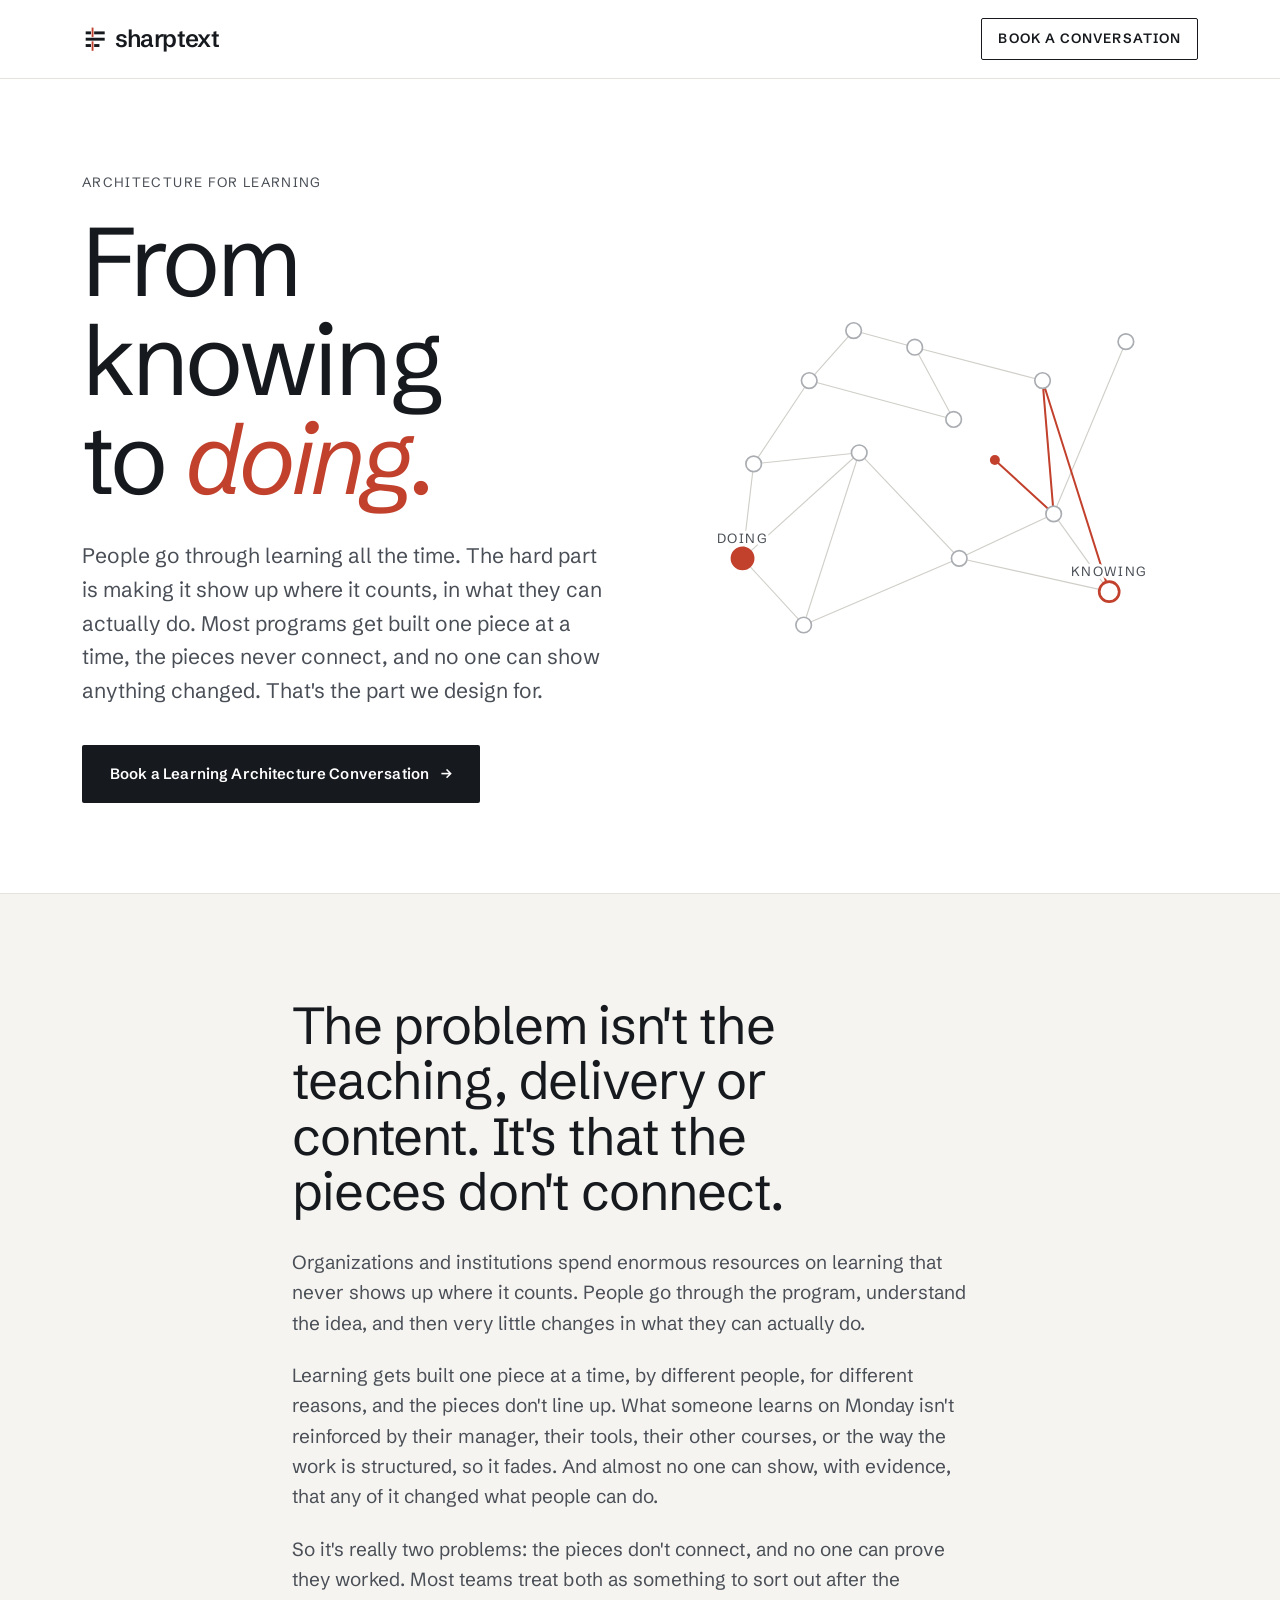
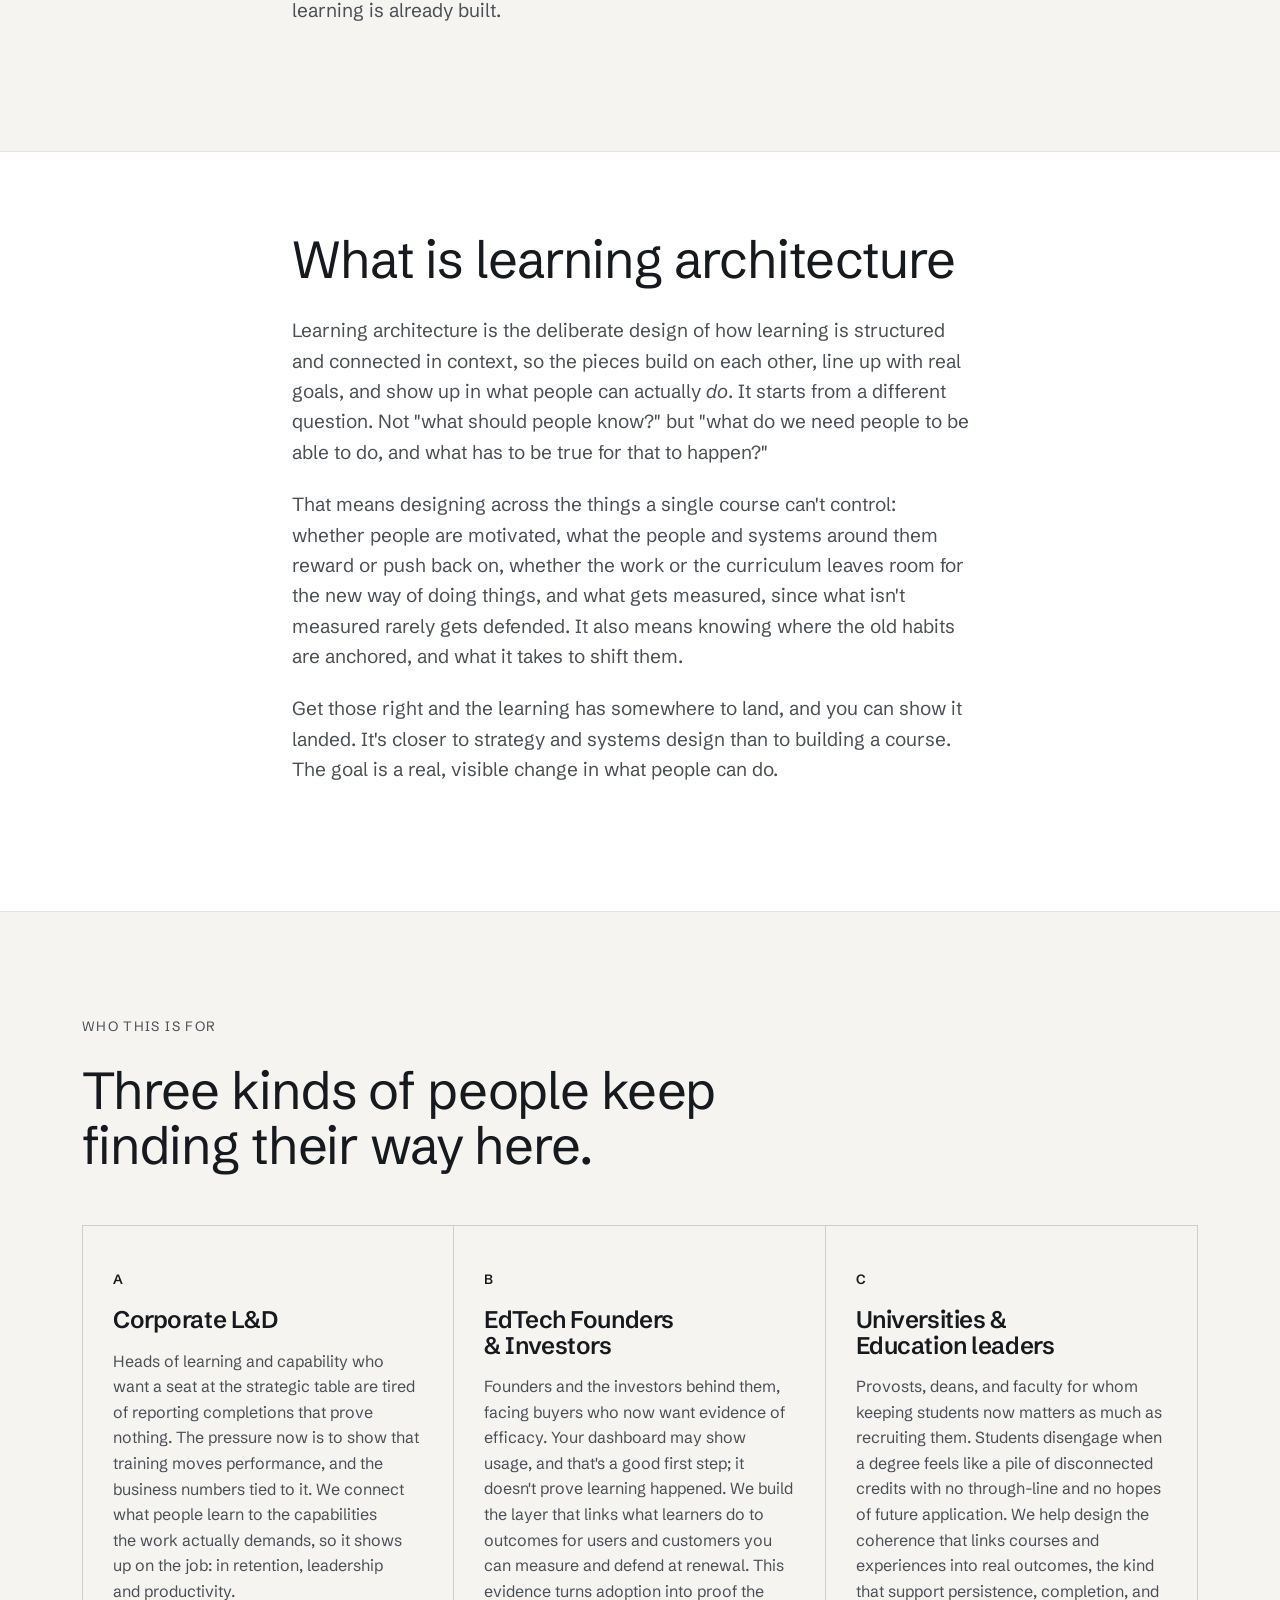
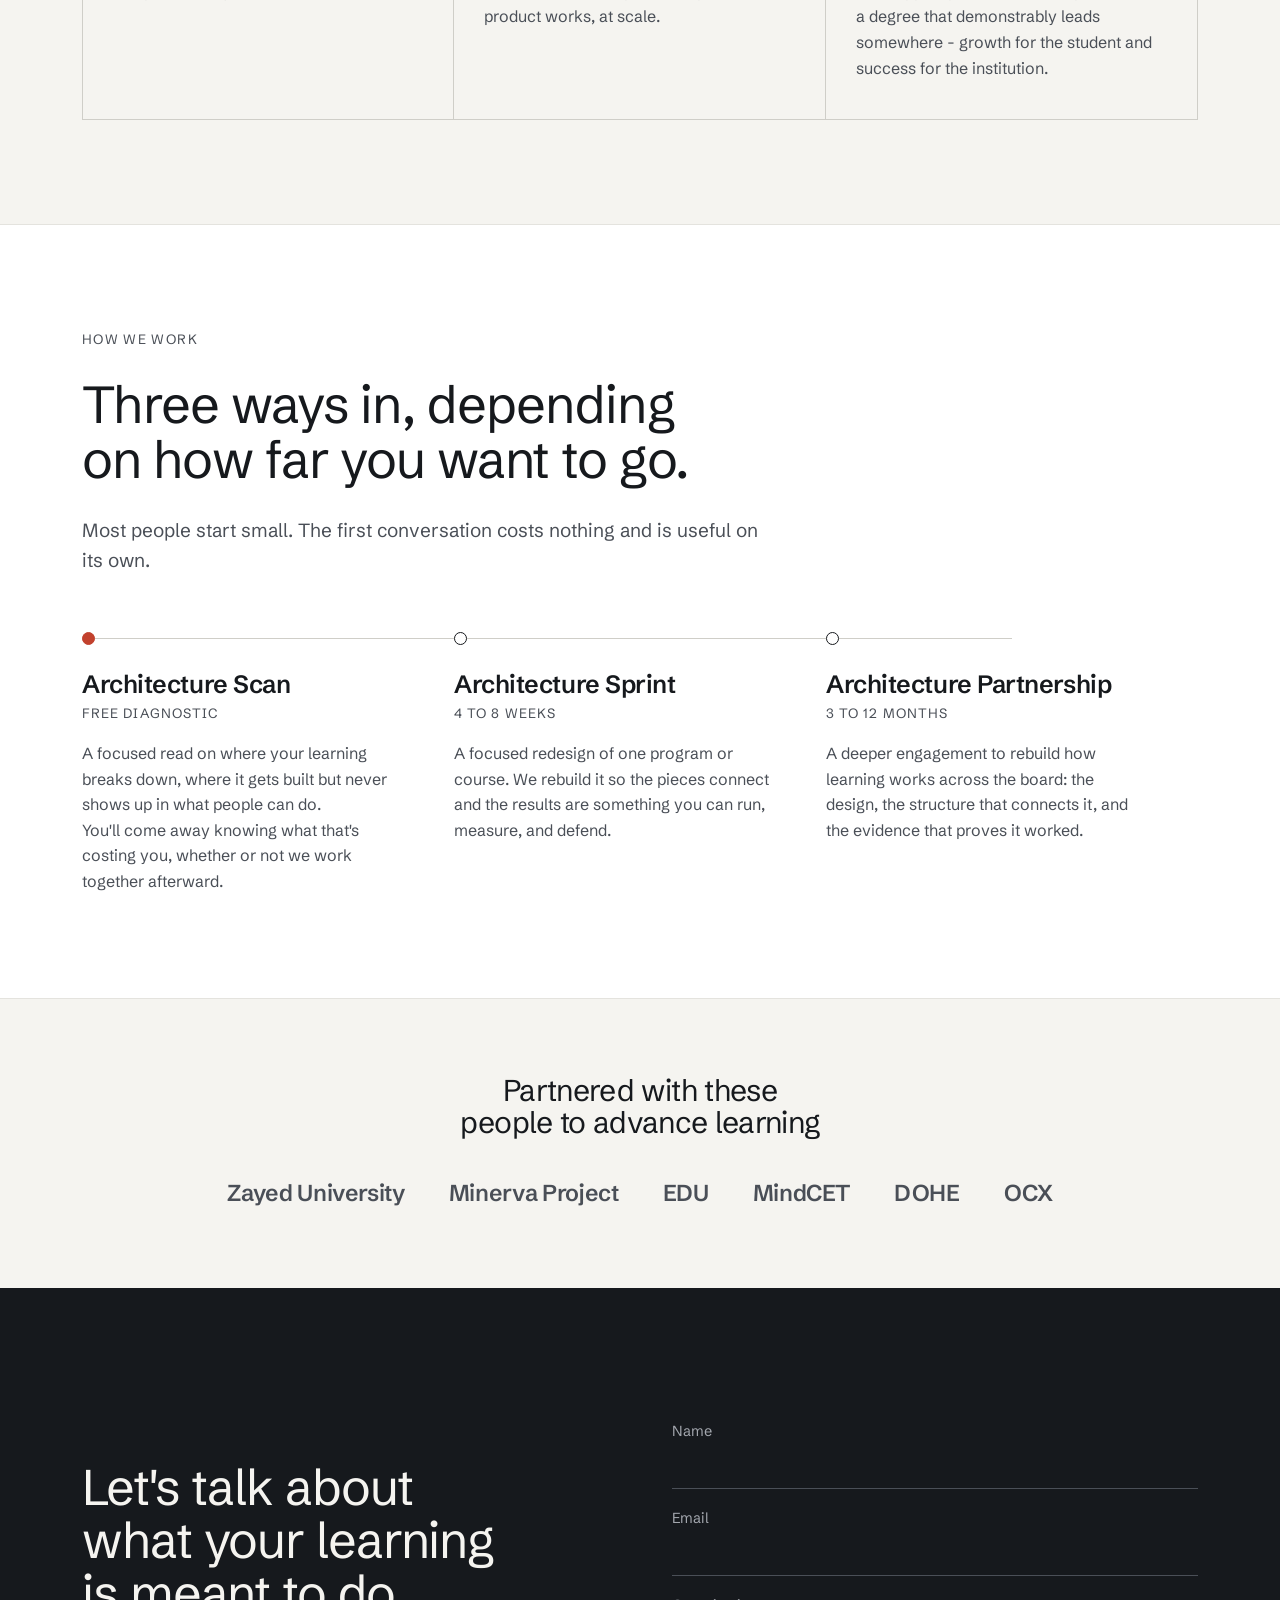
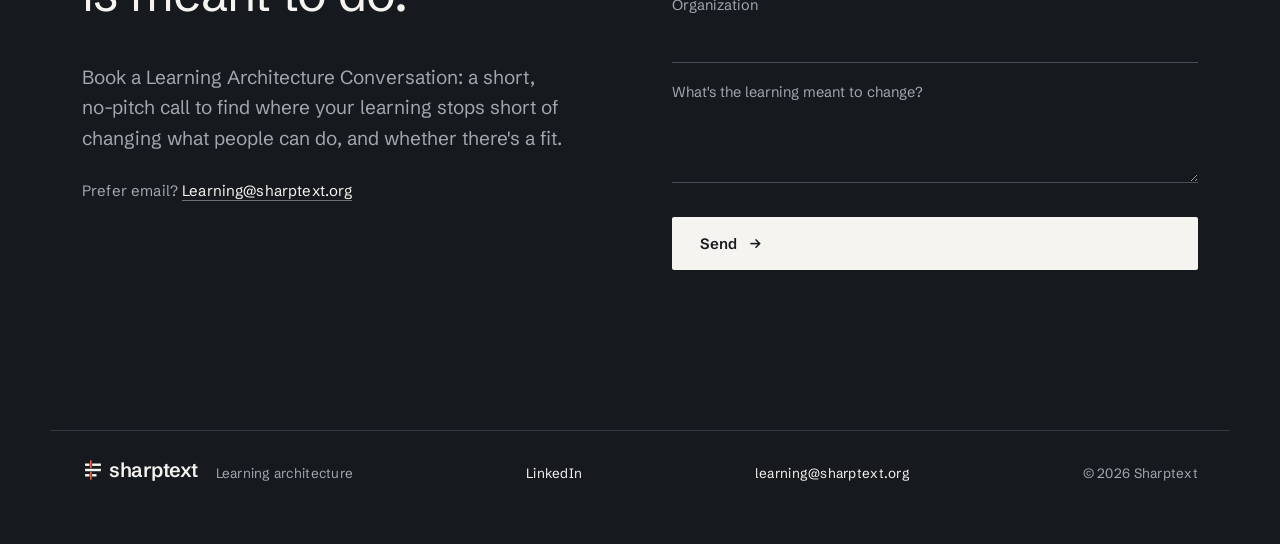
==== index.html @ fb8ef8d9 "Remove generic design habits flagged in the slop audit Partner names set in type instead of placehol" ====
<!DOCTYPE html>
<html lang="en">
<head>
<meta charset="UTF-8">
<meta name="viewport" content="width=device-width, initial-scale=1.0">
<title>Sharptext: Architecture for learning</title>
<meta name="description" content="Sharptext is a learning architecture consultancy. We design how learning is structured and connected so it shows up in what people can actually do, with the evidence to prove it.">
<meta name="author" content="Sharptext">
<meta name="robots" content="index, follow">
<meta name="theme-color" content="#16191D">
<link rel="canonical" href="https://sharptext.org/">
    <!-- Google tag (gtag.js) -->
    <script async src="https://www.googletagmanager.com/gtag/js?id=G-4YLD39527L"></script>
    <script>
      window.dataLayer = window.dataLayer || [];
      function gtag(){dataLayer.push(arguments);}
      gtag('js', new Date());

      gtag('config', 'G-4YLD39527L');
    </script>

<!-- Icons & manifest -->
<link rel="icon" href="favicon.ico" sizes="32x32">
<link rel="icon" href="favicon.svg" type="image/svg+xml">
<link rel="apple-touch-icon" href="apple-touch-icon.png">
<link rel="manifest" href="site.webmanifest">

<!-- Social sharing (Open Graph + Twitter) -->
<meta property="og:title" content="Sharptext: Architecture for learning">
<meta property="og:description" content="We design how learning connects so it shows up in what people can do, with the evidence to prove it.">
<meta property="og:type" content="website">
<meta property="og:url" content="https://sharptext.org/">
<meta property="og:site_name" content="Sharptext">
<meta property="og:locale" content="en">
<meta property="og:image" content="https://sharptext.org/og-image.png">
<meta property="og:image:width" content="1200">
<meta property="og:image:height" content="630">
<meta property="og:image:alt" content="The Sharptext logo: three lines of text with a red thread woven through them, next to the word sharptext.">
<meta name="twitter:card" content="summary_large_image">
<meta name="twitter:title" content="Sharptext: Architecture for learning">
<meta name="twitter:description" content="We design how learning connects so it shows up in what people can do, with the evidence to prove it.">
<meta name="twitter:image" content="https://sharptext.org/og-image.png">
<meta name="twitter:image:alt" content="The Sharptext logo: three lines of text with a red thread woven through them, next to the word sharptext.">

<!-- Fonts: preconnect first, then the stylesheet. Edit the families below to change type. -->
<link rel="preconnect" href="https://fonts.googleapis.com">
<link rel="preconnect" href="https://fonts.gstatic.com" crossorigin>
<link href="https://fonts.googleapis.com/css2?family=Schibsted+Grotesk:ital,wght@0,400;0,600;1,400&display=swap" rel="stylesheet">

<!-- Logo component (<st-logo>) -->
<link rel="stylesheet" href="assets/brand/st-logo.css">
<script src="assets/brand/st-logo.js" defer></script>

<!-- Structured data: helps search engines understand who Sharptext is -->
<script type="application/ld+json">
{
  "@context": "https://schema.org",
  "@type": "ProfessionalService",
  "name": "Sharptext",
  "logo": "https://sharptext.org/icon-512.png",
  "description": "Learning architecture consultancy. We design how learning is structured and connected so it shows up in what people can actually do, with the evidence to prove it.",
  "url": "https://sharptext.org/",
  "email": "learning@sharptext.org",
  "founder": { "@type": "Person", "name": "Lucian Cosinschi", "sameAs": "https://www.linkedin.com/in/cosinschi/" },
  "areaServed": "Worldwide",
  "knowsAbout": ["Learning architecture", "Corporate L&D", "Higher education", "EdTech"]
}
</script>

<style>
  /* ---------- Brand tokens (Sharptext identity) ---------- */
  :root {
    --st-ink: #16191D;            /* text and dark surfaces */
    --st-paper: #FFFFFF;          /* page background */
    --st-paper-warm: #F5F4F0;     /* alternate sections, text on dark */
    --st-thread: #C2412D;         /* the single accent: 5.1:1 on paper, 4.7:1 on paper-warm */
    --st-thread-on-dark: #EE6A52; /* accent on dark surfaces: 5.7:1 on ink */
    --st-muted: #4A4F57;          /* secondary text: 8.2:1 on paper */

    /* Derived neutrals (not part of the brand palette, used for structure only) */
    --st-line: #E4E3DE;           /* hairline */
    --st-line-strong: #CFCEC8;    /* stronger hairline */
    --st-node: #A9ACB1;           /* inactive diagram nodes */
    --st-on-dark-muted: #A3A7AE;  /* secondary text on ink: 7.3:1 */
    --st-on-dark-line: #343940;   /* hairlines on ink */

    --st-font-display: 'Schibsted Grotesk', 'Helvetica Neue', Arial, sans-serif;
    --st-font-body: 'Schibsted Grotesk', 'Helvetica Neue', Arial, sans-serif;

    --max: 1180px;
  }

  * { box-sizing: border-box; }
  html { scroll-behavior: smooth; }

  /* Visible focus for keyboard users: the thread as a focus ring */
  a:focus-visible, button:focus-visible, input:focus-visible, textarea:focus-visible {
    outline: 2px solid var(--st-thread);
    outline-offset: 3px;
    border-radius: 2px;
  }
  .contact a:focus-visible, .contact button:focus-visible, .contact input:focus-visible, .contact textarea:focus-visible,
  footer.site a:focus-visible { outline-color: var(--st-thread-on-dark); }

  /* Skip link for screen-reader / keyboard users */
  .skip {
    position: absolute; left: 12px; top: -60px; z-index: 100;
    background: var(--st-ink); color: var(--st-paper);
    padding: 10px 16px; border-radius: 4px;
    font-family: var(--st-font-display); font-size: 13px;
    transition: top .2s;
  }
  .skip:focus { top: 12px; color: var(--st-paper); }

  body {
    margin: 0;
    background: var(--st-paper);
    color: var(--st-ink);
    font-family: var(--st-font-body);
    font-size: 18px;
    line-height: 1.6;
    -webkit-font-smoothing: antialiased;
    position: relative;
    overflow-x: hidden;
  }

  .wrap { max-width: var(--max); margin: 0 auto; padding: 0 32px; position: relative; z-index: 1; }

  h1, h2, h3 {
    font-family: var(--st-font-display);
    font-weight: 400;
    line-height: 1.06;
    letter-spacing: -0.022em;
    color: var(--st-ink);
    text-wrap: balance;
  }
  p { color: var(--st-muted); text-wrap: pretty; }
  a { color: var(--st-ink); text-decoration: none; transition: color .18s; }
  em { font-style: italic; }

  .mono {
    font-family: var(--st-font-display);
    font-size: 13.5px;
    letter-spacing: 0.1em;
    text-transform: uppercase;
    color: var(--st-muted);
  }

  .index { margin: 0 0 26px; }

  section { padding: 104px 0; position: relative; }
  section.follow-on { padding-top: 80px; }    /* continues the previous section's argument */
  section.logos { padding: 76px 0; }          /* a short strip, not a chapter */
  section.contact { padding: 132px 0 120px; } /* the close: more room around it */
  section + section { border-top: 1px solid var(--st-line); }

  /* ---------- Header ---------- */
  header.site {
    position: sticky; top: 0; z-index: 20;
    background: rgba(255,255,255,0.86);
    backdrop-filter: blur(10px);
    border-bottom: 1px solid var(--st-line);
  }
  header.site .wrap { display: flex; align-items: center; justify-content: space-between; padding-top: 18px; padding-bottom: 18px; }
  .brand { display: inline-flex; align-items: center; }
  .brand .st-logo { font-size: 24px; }
  .nav-cta { font-family: var(--st-font-display); font-weight: 600; font-size: 13.5px; letter-spacing: 0.08em; text-transform: uppercase; border: 1px solid var(--st-ink); padding: 9px 16px; border-radius: 2px; color: var(--st-ink); transition: .2s; }
  .nav-cta:hover { background: var(--st-ink); color: var(--st-paper); }

  /* ---------- Buttons ---------- */
  .btn {
    display: inline-flex; align-items: center; gap: 12px;
    background: var(--st-ink); color: var(--st-paper);
    font-family: var(--st-font-display); font-weight: 600;
    font-size: 15px; letter-spacing: 0.01em;
    padding: 17px 28px; border: none; border-radius: 2px;
    cursor: pointer; transition: background .18s, color .18s, transform .18s;
  }
  .btn:hover { background: var(--st-thread); color: var(--st-paper); transform: translateY(-1px); }
  .btn .arr { font-family: var(--st-font-display); }

  /* ---------- Hero ---------- */
  .hero { padding: 80px 0 90px; }
  .hero-grid { display: grid; grid-template-columns: 1.05fr 0.95fr; gap: 40px; align-items: center; }
  .hero h1 { font-size: clamp(52px, 7.6vw, 106px); font-weight: 400; letter-spacing: -0.035em; line-height: 1.02; margin: 18px 0 30px; }
  .hero h1 .doing { font-style: italic; color: var(--st-thread); }
  .hero .lede { font-size: clamp(18px, 2vw, 21px); max-width: 520px; margin: 0 0 38px; }
  .system-stage { position: relative; }
  .system-stage svg { width: 100%; height: auto; display: block; overflow: visible; }

  /* SVG system (animated network): the signal leaves a red thread behind it */
  .sys-edge { stroke: var(--st-line-strong); stroke-width: 1; fill: none; }   /* faint static web */
  .n { fill: var(--st-paper); stroke: var(--st-node); stroke-width: 1.5; transition: stroke .45s ease, stroke-width .45s ease; }
  .n.kn { stroke: var(--st-thread); stroke-width: 2.4; }                     /* active "knowing" (hollow) */
  .n.dg { stroke: var(--st-thread); fill: var(--st-thread); }                /* active "doing" (filled) */
  .trail { stroke: var(--st-thread); stroke-width: 1.8; fill: none; stroke-linecap: round; stroke-linejoin: round; }
  .signal { fill: var(--st-thread); }
  .svg-label { font-family: var(--st-font-display); font-size: 12px; letter-spacing: 0.12em; text-transform: uppercase; fill: var(--st-muted); }
  /* paper outline so labels stay fully readable over the network lines */
  .svg-label.halo { paint-order: stroke; stroke: var(--st-paper); stroke-width: 5px; stroke-linejoin: round; }

  /* ---------- Lead-in prose ---------- */
  .lead-in { max-width: 760px; }
  .lead-in h2 { font-size: clamp(32px, 4.3vw, 52px); font-weight: 400; margin: 0 0 28px; }
  .lead-in p { font-size: 19px; margin: 0 0 22px; max-width: 680px; }
  .panel { background: var(--st-paper-warm); }

  /* ---------- Audience cards ---------- */
  .cards { display: grid; grid-template-columns: repeat(3, 1fr); gap: 0; margin-top: 52px; border: 1px solid var(--st-line-strong); }
  .card { padding: 38px 30px; border-right: 1px solid var(--st-line-strong); transition: background .2s; }
  .card:last-child { border-right: none; }
  .card:hover { background: var(--st-paper); }
  .card .ci { color: var(--st-ink); font-weight: 600; letter-spacing: 0.04em; }
  .card h3 { font-size: 24px; font-weight: 600; letter-spacing: -0.018em; margin: 14px 0 16px; }
  .card p { font-size: 16px; margin: 0; }

  /* ---------- Tiers progression ---------- */
  .tiers { margin-top: 56px; }
  .axis { display: grid; grid-template-columns: repeat(3,1fr); gap: 0; position: relative; }
  .stop { padding: 0 28px 0 0; position: relative; }
  .stop .dot { width: 13px; height: 13px; border-radius: 50%; background: var(--st-paper); border: 1.5px solid var(--st-ink); position: relative; z-index: 2; }
  .stop.free .dot { background: var(--st-thread); border-color: var(--st-thread); }
  .stop .rail { position: absolute; top: 6px; left: 0; right: 0; height: 1px; background: var(--st-line-strong); z-index: 1; }
  .stop:last-child .rail { right: 50%; }
  .stop h3 { font-size: 25px; font-weight: 600; letter-spacing: -0.018em; margin: 26px 0 6px; }
  .stop .meta { font-family: var(--st-font-display); font-size: 13.5px; letter-spacing: 0.08em; color: var(--st-muted); text-transform: uppercase; }
  .stop p { font-size: 16px; margin: 16px 0 0; padding-right: 24px; }

  /* ---------- Logos ---------- */
  .logos { text-align: center; }
  .logos h2 { font-family: var(--st-font-display); font-weight: 400; font-size: clamp(22px,3vw,30px); color: var(--st-ink); max-width: 620px; margin: 0 auto 36px; }
  /* Partner names set in type until real logo files are supplied (see README) */
  .partners { list-style: none; margin: 0 auto; padding: 0; max-width: 860px; display: flex; flex-wrap: wrap; justify-content: center; gap: 14px 44px; }
  .partners li { font-family: var(--st-font-display); font-weight: 600; font-size: clamp(19px, 2.2vw, 23px); letter-spacing: -0.015em; color: var(--st-muted); }

  /* ---------- Contact (dark surface) ---------- */
  .contact { background: var(--st-ink); color: var(--st-paper-warm); border-top: none; }
  .contact .wrap { z-index: 2; }
  .contact .mono { color: var(--st-on-dark-muted); }
  .contact-grid { display: grid; grid-template-columns: 1fr 1fr; gap: 64px; align-items: start; }
  .contact h2 { color: var(--st-paper-warm); font-size: clamp(32px,4.3vw,50px); font-weight: 400; max-width: 520px; }
  .contact .lede { color: var(--st-on-dark-muted); font-size: 19px; max-width: 480px; margin: 22px 0 0; }
  .contact .alt { color: var(--st-on-dark-muted); font-size: 15px; margin-top: 26px; font-family: var(--st-font-display); letter-spacing: 0.01em; }
  .contact .alt a { color: var(--st-paper-warm); border-bottom: 1px solid rgba(245,244,240,0.4); transition: color .18s, border-color .18s; }
  .contact .alt a:hover { color: var(--st-thread-on-dark); border-bottom-color: var(--st-thread-on-dark); }
  form { display: grid; gap: 18px; }
  form label { font-family: var(--st-font-display); font-size: 14.5px; color: var(--st-on-dark-muted); display:block; margin-bottom: 8px; }
  form input, form textarea { width:100%; background: transparent; border:none; border-bottom: 1px solid #4A4F57; color: var(--st-paper); font-family: inherit; font-size: 17px; padding: 8px 2px; transition: border-color .2s; }
  form input:focus, form textarea:focus { outline:none; border-color: var(--st-thread-on-dark); }
  form textarea { resize: vertical; min-height: 70px; }
  .contact form .btn { margin-top: 8px; background: var(--st-paper-warm); color: var(--st-ink); }
  .contact form .btn:hover { background: var(--st-thread-on-dark); color: var(--st-ink); }

  /* ---------- Footer (dark surface) ---------- */
  footer.site { background: var(--st-ink); color: var(--st-on-dark-muted); padding: 40px 0 56px; font-family: var(--st-font-display); font-size: 13.5px; letter-spacing: 0.02em; }
  footer.site .wrap { display:flex; justify-content: space-between; align-items: center; flex-wrap: wrap; gap: 14px 28px; border-top:1px solid var(--st-on-dark-line); padding-top: 28px; }
  footer.site a { color: var(--st-paper-warm); }
  footer.site a:hover { color: var(--st-thread-on-dark); }
  footer.site .foot-brand { display: inline-flex; align-items: center; gap: 18px; }
  footer.site .foot-brand .st-logo { font-size: 20px; }
  footer.site .foot-brand a:hover .st-logo { color: #F5F4F0; } /* the wordmark never takes the thread colour */

  /* ---------- Reveal ---------- */
  .js .reveal { opacity: 0; transform: translateY(18px); transition: opacity .7s ease, transform .7s ease; }
  .js .reveal.in { opacity: 1; transform: none; }
  @media print { .js .reveal { opacity: 1; transform: none; } }

  @media (prefers-reduced-motion: reduce) {
    .edge.draw { animation: none; stroke-dashoffset: 0; }
    .pulse { animation: none; opacity: .8; }
    .reveal, .js .reveal { opacity: 1; transform: none; transition: none; }
  }

  /* ---------- Responsive ---------- */
  @media (max-width: 900px) {
    .hero-grid { grid-template-columns: 1fr; gap: 8px; }
    .system-stage { order: -1; max-width: 420px; margin: 0 auto 10px; }
    .cards { grid-template-columns: 1fr; }
    .card { border-right: none; border-bottom: 1px solid var(--st-line-strong); }
    .card:last-child { border-bottom: none; }
    .axis { grid-template-columns: 1fr; gap: 38px; }
    .stop .rail { display: none; }
    .contact-grid { grid-template-columns: 1fr; gap: 40px; }
  }
  @media (max-width: 760px) {
    .wrap { padding: 0 22px; }
    section { padding: 76px 0; }
    section.follow-on { padding-top: 60px; }
    section.logos { padding: 60px 0; }
    section.contact { padding: 92px 0 84px; }
    .brand .st-logo { font-size: 19px; }
  }
</style>
</head>
<body>
<script>document.documentElement.className += ' js';</script>

<a href="#top" class="skip">Skip to content</a>

<header class="site">
  <div class="wrap">
    <a href="./" class="brand" aria-label="Sharptext home">
      <st-logo class="st-logo"><span class="st-logo__word">sharptext</span></st-logo>
    </a>
    <a href="#talk" class="nav-cta">Book a conversation</a>
  </div>
</header>

<main id="top">

  <!-- HERO -->
  <section class="hero">
    <div class="wrap hero-grid">
      <div>
        <p class="mono">Architecture&nbsp;for&nbsp;learning</p>
        <h1>From knowing<br>to <span class="doing">doing.</span></h1>
        <p class="lede">People go through learning all the time. The hard part is making it show up where it counts, in what they can actually do. Most programs get built one piece at a time, the pieces never connect, and no one can show anything changed. That's the part we design for.</p>
        <a href="#talk" class="btn">Book a Learning Architecture Conversation <span class="arr">&rarr;</span></a>
      </div>

      <div class="system-stage" aria-hidden="true">
        <!-- Animated network. Node positions and behavior live in the script at the bottom of the page. -->
        <svg id="sys" viewBox="0 0 460 460" role="img">
          <title>An animated learning network: a signal finds a wandering path from a highlighted knowing node to a doing node, drawing a red thread behind it that stays in place.</title>
          <g id="sys-edges"></g>
          <path id="sys-trail" class="trail" fill="none"></path>
          <g id="sys-nodes"></g>
          <circle id="sys-dot" class="signal" r="4.5" style="display:none"></circle>
          <text id="sys-lblK" class="svg-label halo" style="display:none">knowing</text>
          <text id="sys-lblD" class="svg-label halo" style="display:none">doing</text>
        </svg>
      </div>
    </div>
  </section>

  <!-- THE PROBLEM -->
  <section class="panel">
    <div class="wrap lead-in">
      <h2>The problem isn't the teaching, delivery or content. It's that the pieces don't connect.</h2>
      <p>Organizations and institutions spend enormous resources on learning that never shows up where it counts. People go through the program, understand the idea, and then very little changes in what they can actually do.</p>
      <p>Learning gets built one piece at a time, by different people, for different reasons, and the pieces don't line up. What someone learns on Monday isn't reinforced by their manager, their tools, their other courses, or the way the work is structured, so it fades. And almost no one can show, with evidence, that any of it changed what people can do.</p>
      <p>So it's really two problems: the pieces don't connect, and no one can prove they worked. Most teams treat both as something to sort out after the learning is already built.</p>
    </div>
  </section>

  <!-- THE APPROACH -->
  <section class="follow-on">
    <div class="wrap lead-in">
      <h2>What is learning architecture</h2>
      <p>Learning architecture is the deliberate design of how learning is structured and connected in context, so the pieces build on each other, line up with real goals, and show up in what people can actually <em>do</em>. It starts from a different question. Not "what should people know?" but "what do we need people to be able to do, and what has to be true for that to happen?"</p>
      <p>That means designing across the things a single course can't control: whether people are motivated, what the people and systems around them reward or push back on, whether the work or the curriculum leaves room for the new way of doing things, and what gets measured, since what isn't measured rarely gets defended. It also means knowing where the old habits are anchored, and what it takes to shift them.</p>
      <p>Get those right and the learning has somewhere to land, and you can show it landed. It's closer to strategy and systems design than to building a course. The goal is a real, visible change in what people can do.</p>
    </div>
  </section>

  <!-- AUDIENCES -->
  <section class="panel">
    <div class="wrap">
      <p class="mono index">Who this is for</p>
      <div class="lead-in"><h2>Three kinds of people keep finding their way here.</h2></div>
      <div class="cards">
        <div class="card">
          <span class="mono ci">A</span>
          <h3>Corporate L&amp;D</h3>
          <p>Heads of learning and capability who want a seat at the strategic table are tired of reporting completions that prove nothing. The pressure now is to show that training moves performance, and the business numbers tied to it. We connect what people learn to the capabilities the work actually demands, so it shows up on the job: in retention, leadership and productivity.</p>
        </div>
        <div class="card">
          <span class="mono ci">B</span>
          <h3>EdTech Founders &amp; Investors</h3>
          <p>Founders and the investors behind them, facing buyers who now want evidence of efficacy. Your dashboard may show usage, and that's a good first step; it doesn't prove learning happened. We build the layer that links what learners do to outcomes for users and customers you can measure and defend at renewal. This evidence turns adoption into proof the product works, at scale.</p>
        </div>
        <div class="card">
          <span class="mono ci">C</span>
          <h3>Universities &amp; Education leaders</h3>
          <p>Provosts, deans, and faculty for whom keeping students now matters as much as recruiting them. Students disengage when a degree feels like a pile of disconnected credits with no through-line and no hopes of future application. We help design the coherence that links courses and experiences into real outcomes, the kind that support persistence, completion, and a degree that demonstrably leads somewhere - growth for the student and success for the institution.</p>
        </div>
      </div>
    </div>
  </section>

  <!-- TIERS -->
  <section>
    <div class="wrap">
      <p class="mono index">How we work</p>
      <div class="lead-in"><h2>Three ways in, depending on how far you want to go.</h2><p>Most people start small. The first conversation costs nothing and is useful on its own.</p></div>
      <div class="tiers">
        <div class="axis">
          <div class="stop free">
            <div class="rail"></div><div class="dot"></div>
            <h3>Architecture Scan</h3>
            <div class="meta">Free diagnostic</div>
            <p>A focused read on where your learning breaks down, where it gets built but never shows up in what people can do. You'll come away knowing what that's costing you, whether or not we work together afterward.</p>
          </div>
          <div class="stop">
            <div class="rail"></div><div class="dot"></div>
            <h3>Architecture Sprint</h3>
            <div class="meta">4 to 8 weeks</div>
            <p>A focused redesign of one program or course. We rebuild it so the pieces connect and the results are something you can run, measure, and defend.</p>
          </div>
          <div class="stop">
            <div class="rail"></div><div class="dot"></div>
            <h3>Architecture Partnership</h3>
            <div class="meta">3 to 12 months</div>
            <p>A deeper engagement to rebuild how learning works across the board: the design, the structure that connects it, and the evidence that proves it worked.</p>
          </div>
        </div>
      </div>
    </div>
  </section>

  <!-- LOGOS -->
  <section class="panel logos">
    <div class="wrap">
      <h2>Partnered with these people to advance learning</h2>
      <ul class="partners">
        <li>Zayed University</li>
        <li>Minerva Project</li>
        <li>EDU</li>
        <li>MindCET</li>
        <li>DOHE</li>
        <li>OCX</li>
      </ul>
    </div>
  </section>

  <!-- CONTACT -->
  <section class="contact" id="talk">
    <div class="wrap">
      <div class="contact-grid">
        <div>
          <h2>Let's talk about what your learning is meant to do.</h2>
          <p class="lede">Book a Learning Architecture Conversation: a short, no-pitch call to find where your learning stops short of changing what people can do, and whether there's a fit.</p>
          <p class="alt">Prefer email? <a href="mailto:Learning@sharptext.org">Learning@sharptext.org</a></p>
        </div>
        <div>
          <!-- FORMSPREE: replace YOUR_FORM_ID with the ID from your Formspree form (see README) -->
          <form action="https://formspree.io/f/xjgdvzky" method="POST">
            <div><label for="name">Name</label><input type="text" id="name" name="name" required></div>
            <div><label for="email">Email</label><input type="email" id="email" name="email" required></div>
            <div><label for="org">Organization</label><input type="text" id="org" name="organization"></div>
            <div><label for="message">What's the learning meant to change?</label><textarea id="message" name="message"></textarea></div>
            <input type="hidden" name="_subject" value="Learning Architecture Conversation: new enquiry">
            <button type="submit" class="btn">Send <span class="arr">&rarr;</span></button>
          </form>
        </div>
      </div>
    </div>
  </section>

</main>

<footer class="site">
  <div class="wrap">
    <span class="foot-brand">
      <a href="./" aria-label="Sharptext home"><st-logo class="st-logo st-logo--dark"><span class="st-logo__word">sharptext</span></st-logo></a>
      <span>Learning architecture</span>
    </span>
    <span><a href="https://www.linkedin.com/in/cosinschi/" target="_blank" rel="noopener">LinkedIn</a></span>
    <span><a href="mailto:learning@sharptext.org">learning@sharptext.org</a></span>
    <span>© 2026 Sharptext</span>
  </div>
</footer>

<script>
  // Fade sections in on scroll. Content is visible by default: it is only hidden
  // when the observer exists to show it again, and everything shows for printing.
  if ('IntersectionObserver' in window) {
    const showAll = () => document.querySelectorAll('.reveal').forEach(el => el.classList.add('in'));
    const obs = new IntersectionObserver((entries) => {
      entries.forEach(e => { if (e.isIntersecting) { e.target.classList.add('in'); obs.unobserve(e.target); } });
    }, { threshold: 0.12 });
    document.querySelectorAll('section .wrap > *').forEach((el) => {
      if (el.closest('.hero')) return;
      el.classList.add('reveal');
      obs.observe(el);
    });
    window.addEventListener('beforeprint', showAll);
  }

  /* ----------------------------------------------------------------
     Hero network animation.
     A signal wanders a jagged path, once, from one highlighted "knowing"
     node to a "doing" node, painting a red trail behind it.
     The trail then stays in place.
     Tweak NODES / EDGES below to reshape the network.
  ---------------------------------------------------------------- */
  (function () {
    const svg = document.getElementById('sys');
    if (!svg) return;
    const NS = 'http://www.w3.org/2000/svg';

    // Node positions (viewBox is 0 0 460 460)
    const NODES = [
      [60,215],[50,300],[105,360],[155,205],[240,175],[320,140],[395,105],
      [150,95],[245,300],[110,140],[330,260],[380,330],[205,110]
    ];
    // Faint static web (pairs of node indices)
    const EDGES = [
      [0,1],[1,2],[0,3],[1,3],[2,3],[2,8],[3,8],[8,10],[4,12],[12,7],
      [7,9],[9,0],[4,9],[5,10],[10,11],[10,6],[5,12],[8,11]
    ];

    const gEdges = svg.querySelector('#sys-edges');
    const gNodes = svg.querySelector('#sys-nodes');
    const trail  = svg.querySelector('#sys-trail');
    const dot    = svg.querySelector('#sys-dot');
    const lblK   = svg.querySelector('#sys-lblK');
    const lblD   = svg.querySelector('#sys-lblD');

    EDGES.forEach(([a,b]) => {
      const l = document.createElementNS(NS,'line');
      l.setAttribute('x1',NODES[a][0]); l.setAttribute('y1',NODES[a][1]);
      l.setAttribute('x2',NODES[b][0]); l.setAttribute('y2',NODES[b][1]);
      l.setAttribute('class','sys-edge');
      gEdges.appendChild(l);
    });
    const circ = NODES.map(([x,y]) => {
      const c = document.createElementNS(NS,'circle');
      c.setAttribute('cx',x); c.setAttribute('cy',y); c.setAttribute('r',7);
      c.setAttribute('class','n');
      gNodes.appendChild(c); return c;
    });

    const dist = (a,b) => Math.hypot(NODES[a][0]-NODES[b][0], NODES[a][1]-NODES[b][1]);
    const easeInOut = t => t < 0.5 ? 2*t*t : 1 - Math.pow(-2*t+2,2)/2;

    function placeLabel(el, i) {
      const [x,y] = NODES[i];
      const lx = Math.max(30, Math.min(430, x));
      const ly = y > 70 ? y - 14 : y + 22;
      el.setAttribute('x',lx); el.setAttribute('y',ly);
      el.setAttribute('text-anchor','middle');
      el.style.display = '';
    }
    function resetNodes() {
      circ.forEach(c => { c.setAttribute('class','n'); c.setAttribute('r',7); });
    }
    function pickPair() {
      let a,b,t=0;
      do { a = Math.random()*NODES.length|0; b = Math.random()*NODES.length|0; t++; }
      while ((a===b || dist(a,b) < 190) && t < 80);
      return [a,b];
    }
    // Build a wandering, non-direct route through a few scattered nodes.
    function buildRoute(ks,ke) {
      const ax = NODES[ke][0]-NODES[ks][0], ay = NODES[ke][1]-NODES[ks][1];
      const L = Math.hypot(ax,ay) || 1, ux = ax/L, uy = ay/L;
      const proj = i => (NODES[i][0]-NODES[ks][0])*ux + (NODES[i][1]-NODES[ks][1])*uy;
      let cand = [];
      for (let i=0;i<NODES.length;i++){ if(i===ks||i===ke) continue; const p=proj(i); if(p>L*0.05 && p<L*0.95) cand.push(i); }
      for (let i=cand.length-1;i>0;i--){ const j=Math.random()*(i+1)|0; [cand[i],cand[j]]=[cand[j],cand[i]]; }
      let mid = cand.slice(0, 3 + (Math.random()*3|0));
      mid.sort((a,b)=> proj(a)-proj(b));
      for (let i=0;i<mid.length-1;i++){ if(Math.random()<0.5){ [mid[i],mid[i+1]]=[mid[i+1],mid[i]]; } }
      return [ks, ...mid, ke];
    }

    let raf = null;
    function cycle() {
      const [ks,ke] = pickPair();
      const route = buildRoute(ks,ke);
      const d = 'M' + route.map(i => NODES[i][0]+','+NODES[i][1]).join(' L');
      trail.setAttribute('d', d);
      const L = trail.getTotalLength();
      trail.style.transition = 'none';
      trail.style.opacity = '1';
      trail.setAttribute('stroke-dasharray', L + ' ' + (L+1));
      trail.setAttribute('stroke-dashoffset', L);   // fully hidden ahead of the dot

      resetNodes();
      circ[ks].setAttribute('class','n kn'); circ[ks].setAttribute('r',9);
      circ[ke].setAttribute('class','n dg'); circ[ke].setAttribute('r',10);
      placeLabel(lblK, ks); placeLabel(lblD, ke);

      dot.style.transition = 'none';
      dot.style.opacity = '1';
      dot.style.display = '';

      const dur = Math.min(5200, Math.max(2800, L*7));
      const t0 = performance.now();
      function frame(now) {
        let t = (now - t0)/dur; if (t>1) t = 1;
        const cur = L * easeInOut(t);
        const pt = trail.getPointAtLength(cur);
        dot.setAttribute('cx', pt.x); dot.setAttribute('cy', pt.y);
        trail.setAttribute('stroke-dashoffset', L - cur);  // reveal only where the dot has been
        if (t < 1) raf = requestAnimationFrame(frame);
        else finish();
      }
      raf = requestAnimationFrame(frame);
    }
    // Once the signal arrives, the thread stays: no loop, nothing keeps moving.
    function finish() {
      dot.style.transition = 'opacity .6s ease'; dot.style.opacity = '0';
    }

    if (window.matchMedia('(prefers-reduced-motion: reduce)').matches) {
      // Static state: one knowing, one doing, full route drawn.
      const ks = 0, ke = 6, route = buildRoute(ks,ke);
      trail.setAttribute('d', 'M' + route.map(i => NODES[i][0]+','+NODES[i][1]).join(' L'));
      const L = trail.getTotalLength();
      trail.setAttribute('stroke-dasharray', L + ' ' + (L+1));
      trail.setAttribute('stroke-dashoffset', 0); trail.style.opacity = '1';
      circ[ks].setAttribute('class','n kn'); circ[ks].setAttribute('r',9);
      circ[ke].setAttribute('class','n dg'); circ[ke].setAttribute('r',10);
      const pt = trail.getPointAtLength(L);
      dot.setAttribute('cx',pt.x); dot.setAttribute('cy',pt.y); dot.style.display = '';
      placeLabel(lblK, ks); placeLabel(lblD, ke);
    } else {
      cycle();
    }
  })();
</script>

</body>
</html>
---- assets/brand/st-logo.css ----
/*
  Sharptext logo component styles. Pair with st-logo.js.
  Proportions from the brand spec: symbol height = 1.1 x wordmark font size,
  gap = 0.26 x font size. Set the size with font-size on .st-logo.
  Minimum: wordmark 16px; symbol alone 16px.
*/
.st-logo {
  --st-thread: #C2412D;
  display: inline-flex; align-items: center; gap: 0.26em;
  color: #16191D;
  font-family: 'Schibsted Grotesk', sans-serif;
  font-weight: 600; letter-spacing: -0.026em; line-height: 1;
  font-size: 24px;
  white-space: nowrap;
}
.st-logo__symbol { display: block; width: 1.1em; height: 1.1em; flex: none; }
.st-logo__word { display: block; }

/* Reserve the symbol's space until the component script has run (no layout shift) */
.js st-logo:not(:defined)::before { content: ""; display: block; width: 1.1em; height: 1.1em; flex: none; }

/* Colour versions (primary is the default) */
.st-logo--dark  { color: #F5F4F0; --st-thread: #EE6A52; }
.st-logo--black { color: #000000; --st-thread: #000000; }
.st-logo--white { color: #FFFFFF; --st-thread: #FFFFFF; }
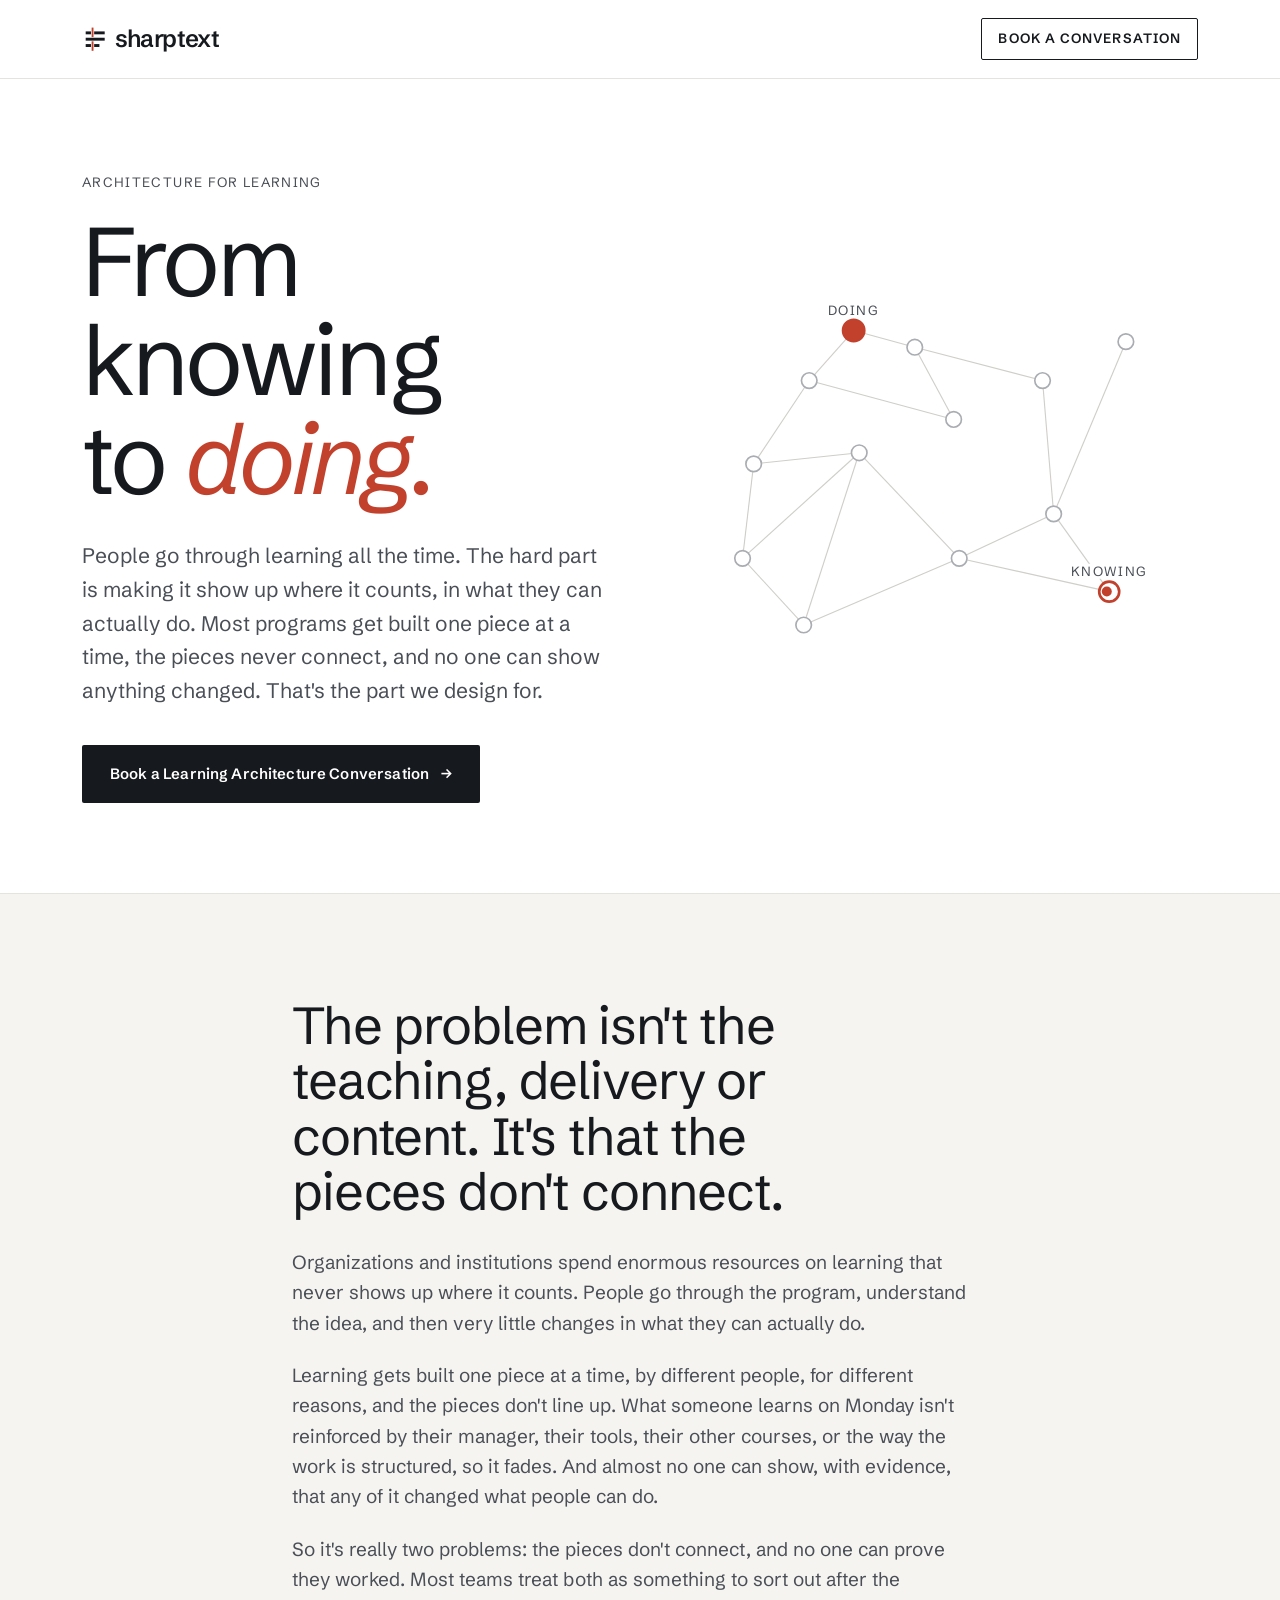
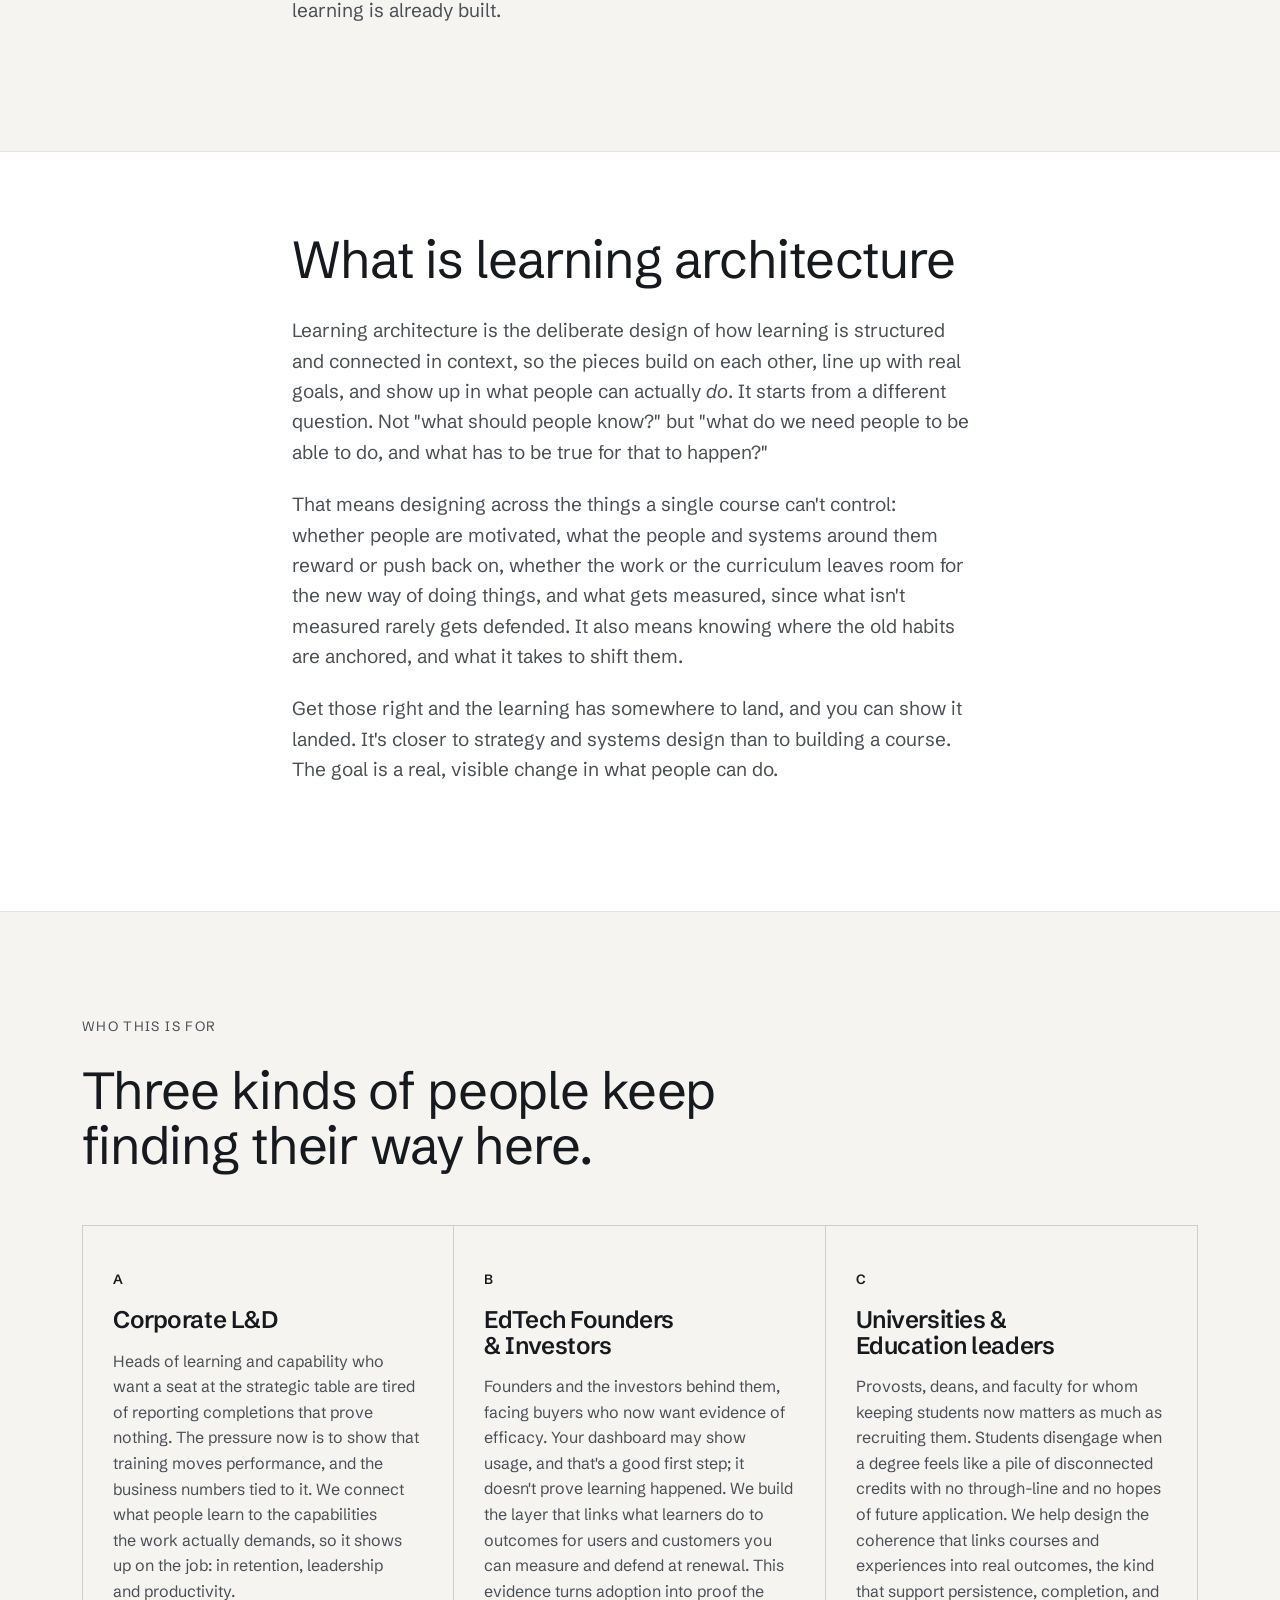
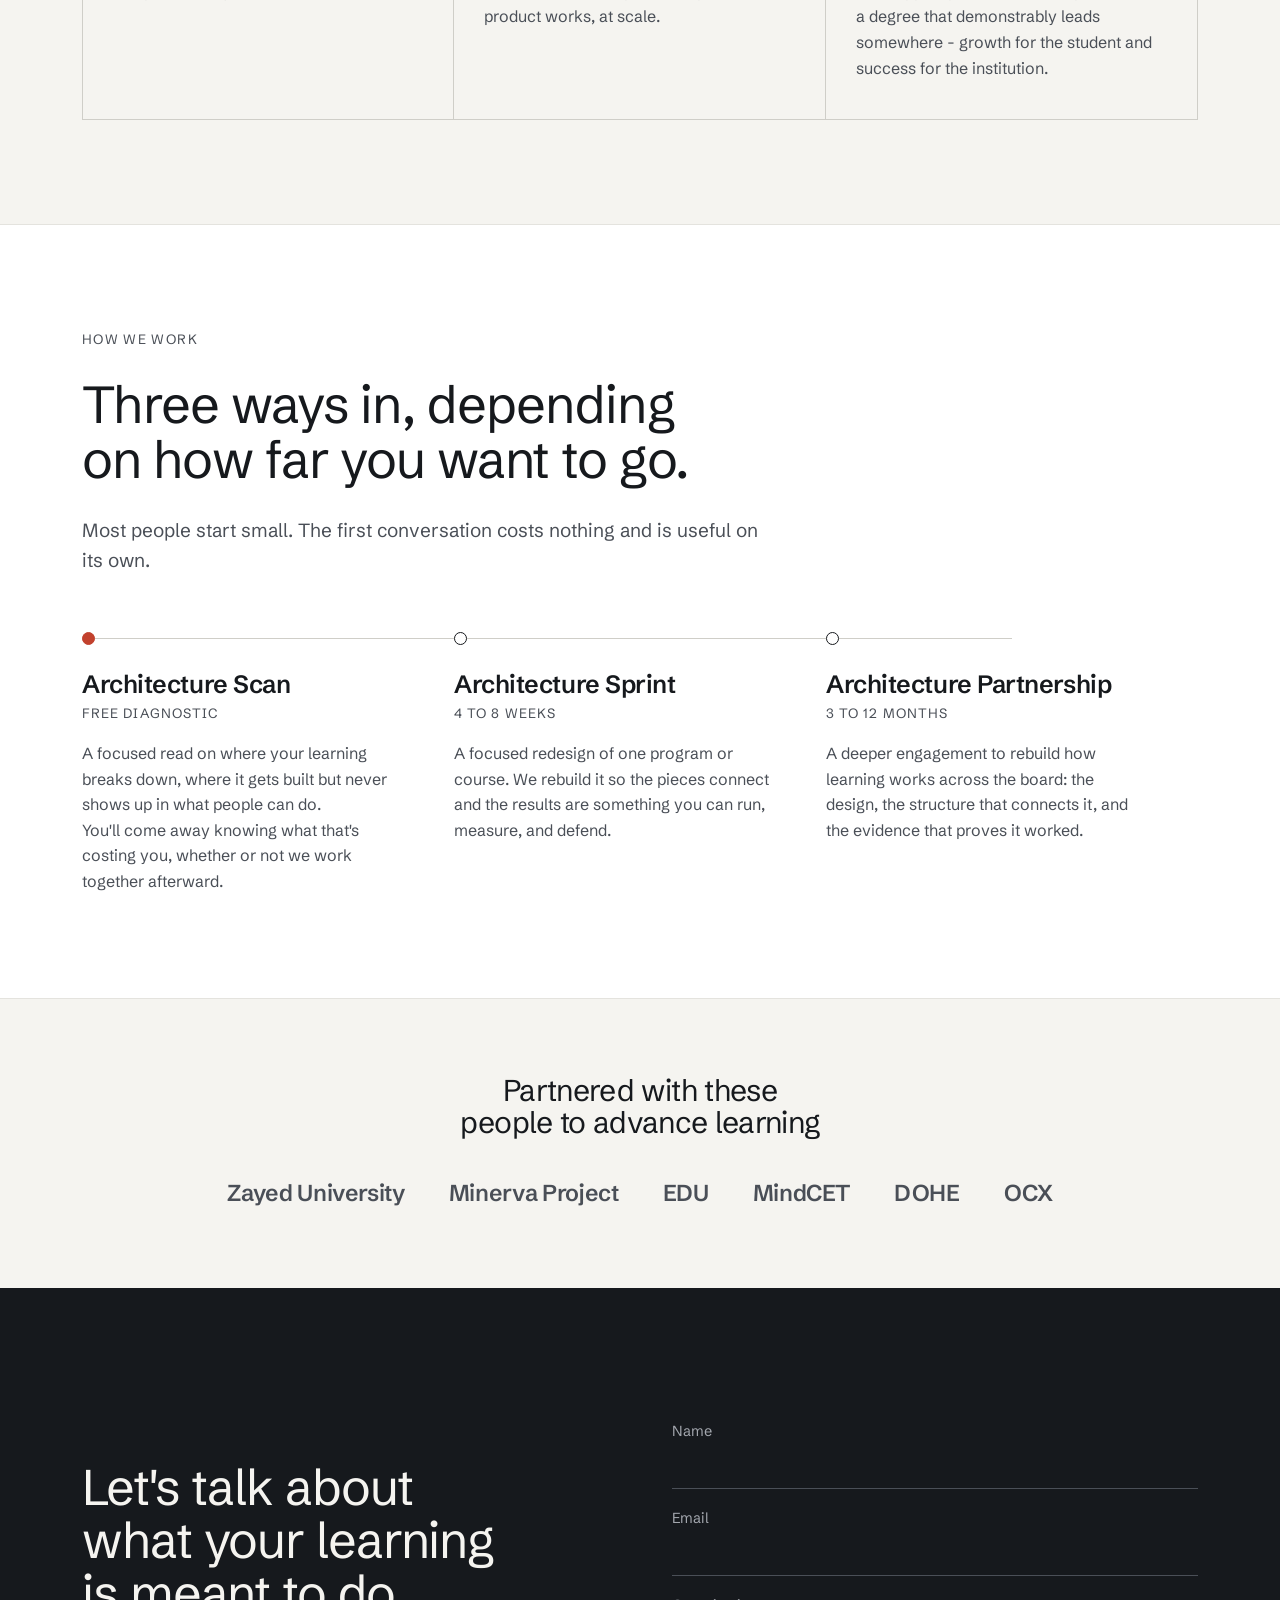
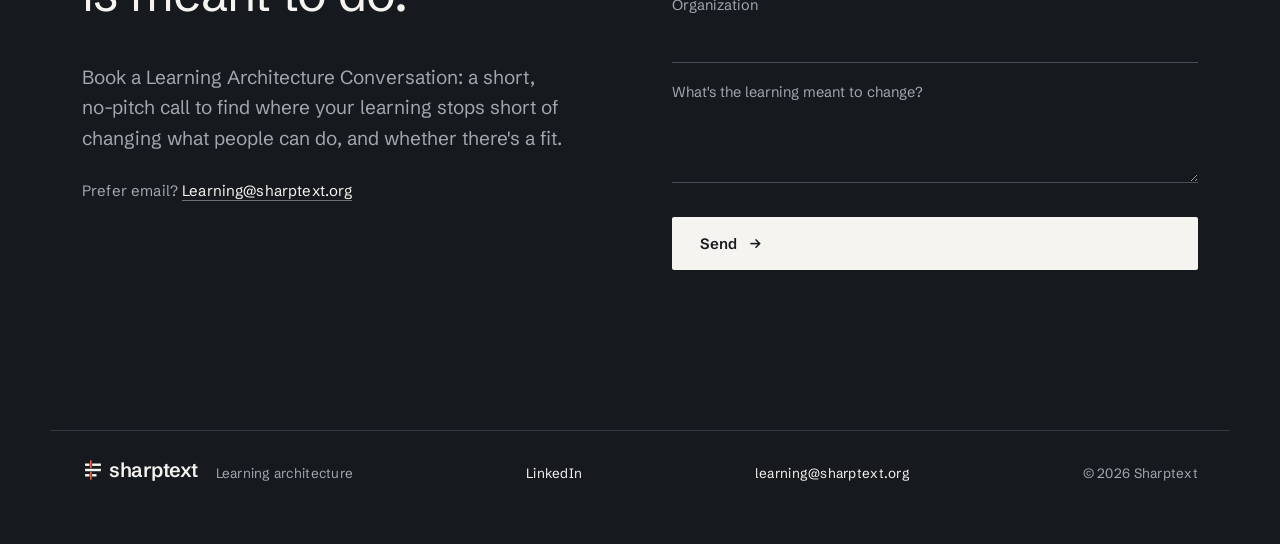
==== commit 7e729437: "Add intro animation: the red thread forms the logo Only knowing and doing are visible at first. On s" ====
--- a/index.html
+++ b/index.html
@@ -50,6 +50,28 @@
 <!-- Logo component (<st-logo>) -->
 <link rel="stylesheet" href="assets/brand/st-logo.css">
 <script src="assets/brand/st-logo.js" defer></script>
+
+<!-- Intro animation: decide before first paint whether it plays (once per session; ?intro forces it) -->
+<link rel="stylesheet" href="assets/brand/st-intro.css">
+<script>
+  (function () {
+    try {
+      var d = document.documentElement, force = /[?&]intro\b/.test(location.search), seen = false;
+      try { seen = !!sessionStorage.getItem('st-intro-seen'); } catch (e) {}
+      var calm = window.matchMedia && matchMedia('(prefers-reduced-motion: reduce)').matches;
+      if (force || (!seen && !calm && !location.hash)) {
+        d.classList.add('st-intro');
+        // Safety net: if the intro script never starts, show the site anyway.
+        setTimeout(function () {
+          if (window.stIntroStarted) return;
+          d.classList.remove('st-intro');
+          document.dispatchEvent(new Event('st-intro-done'));
+        }, 3000);
+      }
+    } catch (e) {}
+  })();
+</script>
+<script src="assets/brand/st-intro.js" defer></script>
 
 <!-- Structured data: helps search engines understand who Sharptext is -->
 <script type="application/ld+json">
@@ -594,6 +616,7 @@
       dot.style.transition = 'opacity .6s ease'; dot.style.opacity = '0';
     }
 
+    function start() {
     if (window.matchMedia('(prefers-reduced-motion: reduce)').matches) {
       // Static state: one knowing, one doing, full route drawn.
       const ks = 0, ke = 6, route = buildRoute(ks,ke);
@@ -609,6 +632,13 @@
     } else {
       cycle();
     }
+    }
+    // Hold the hero animation until the intro has handed over to the page.
+    if (document.documentElement.classList.contains('st-intro')) {
+      document.addEventListener('st-intro-done', start, { once: true });
+    } else {
+      start();
+    }
   })();
 </script>
 
--- a/assets/brand/st-intro.css
+++ b/assets/brand/st-intro.css
@@ -0,0 +1,59 @@
+/*
+  Intro: "knowing" and "doing" on an empty page; the dot finds its way, the trail
+  becomes the red thread, the lines weave through it, the lockup forms and flies
+  into the header while the site comes into view. Driven by st-intro.js.
+  Nothing here applies unless <html> has the class st-intro (set in the page head).
+*/
+html.st-intro { overflow: hidden; }
+html.st-intro header.site,
+html.st-intro main,
+html.st-intro footer.site { opacity: 0; }
+html.st-intro .brand { visibility: hidden; }
+html.st-intro.st-intro-reveal header.site,
+html.st-intro.st-intro-reveal main,
+html.st-intro.st-intro-reveal footer.site { opacity: 1; transition: opacity .9s ease .2s; }
+
+#st-intro {
+  position: fixed; inset: 0; z-index: 1000;
+  background-color: rgba(255,255,255,1);
+  transition: background-color .9s ease;
+}
+#st-intro.sti-fly { background-color: rgba(255,255,255,0); pointer-events: none; }
+
+.sti-svg { position: absolute; inset: 0; width: 100%; height: 100%; overflow: visible; }
+.sti-trail { fill: none; stroke: #C2412D; stroke-linejoin: round; stroke-linecap: butt; }
+.sti-node { fill: #FFFFFF; stroke: #C2412D; stroke-width: 2.4; transition: fill .35s ease; }
+.sti-node.sti-on { fill: #C2412D; }
+.sti-dot { fill: #C2412D; }
+
+.sti-label {
+  position: absolute; transform: translateX(-50%);
+  font-family: 'Schibsted Grotesk', 'Helvetica Neue', Arial, sans-serif;
+  font-size: 13.5px; letter-spacing: .12em; text-transform: uppercase;
+  color: #4A4F57; white-space: nowrap; line-height: 1;
+}
+.sti-node, .sti-label { opacity: 0; transition: opacity .8s ease, fill .35s ease; }
+#st-intro.sti-ready .sti-node, #st-intro.sti-ready .sti-label { opacity: 1; }
+#st-intro.sti-settle .sti-label { opacity: 0; transition-duration: .4s; }
+
+/* The lockup that forms in the middle of the screen */
+.sti-lockup { position: absolute; left: 0; top: 0; transition: transform .8s cubic-bezier(.2,.7,.2,1); }
+.sti-lockup .st-logo { font-size: clamp(40px, 8vw, 100px); transform-origin: 0 0; }
+.sti-lockup .st-logo__symbol { opacity: 0; }
+#st-intro.sti-symbol .st-logo__symbol { opacity: 1; }
+
+.sti-lockup .st-line {
+  transform: scaleX(0); transform-box: fill-box; transform-origin: 0 50%;
+  transition: transform .7s cubic-bezier(.3,.7,.2,1);
+}
+#st-intro.sti-weave .st-line { transform: scaleX(1); }
+#st-intro.sti-weave .st-line-mid { transition-delay: .14s; }
+#st-intro.sti-weave .st-line-bottom { transition-delay: .28s; }
+
+.sti-lockup .st-logo__word {
+  opacity: 0; transform: translateX(-.2em);
+  transition: opacity .6s ease, transform .8s cubic-bezier(.2,.7,.2,1);
+}
+#st-intro.sti-word .st-logo__word { opacity: 1; transform: none; }
+
+#st-intro.sti-fly .sti-lockup .st-logo { transition: transform 1s cubic-bezier(.65,0,.25,1); }
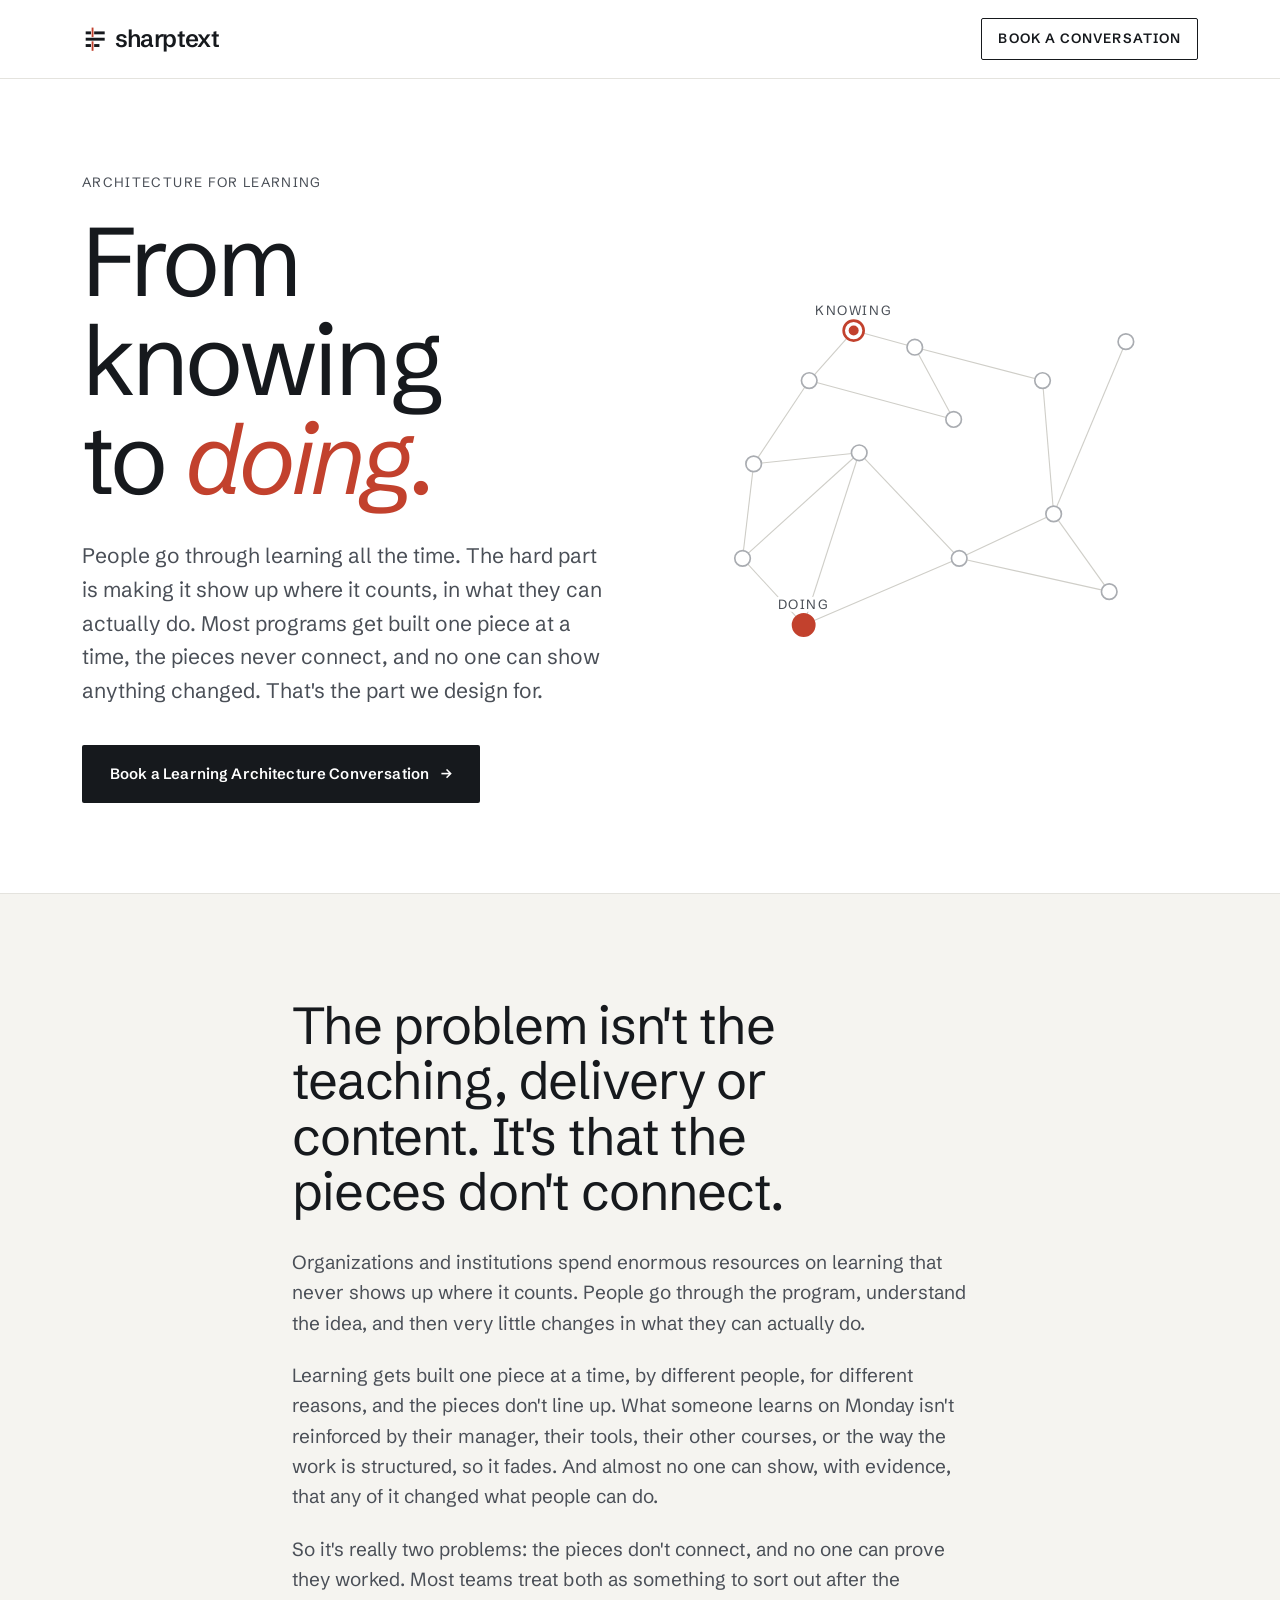
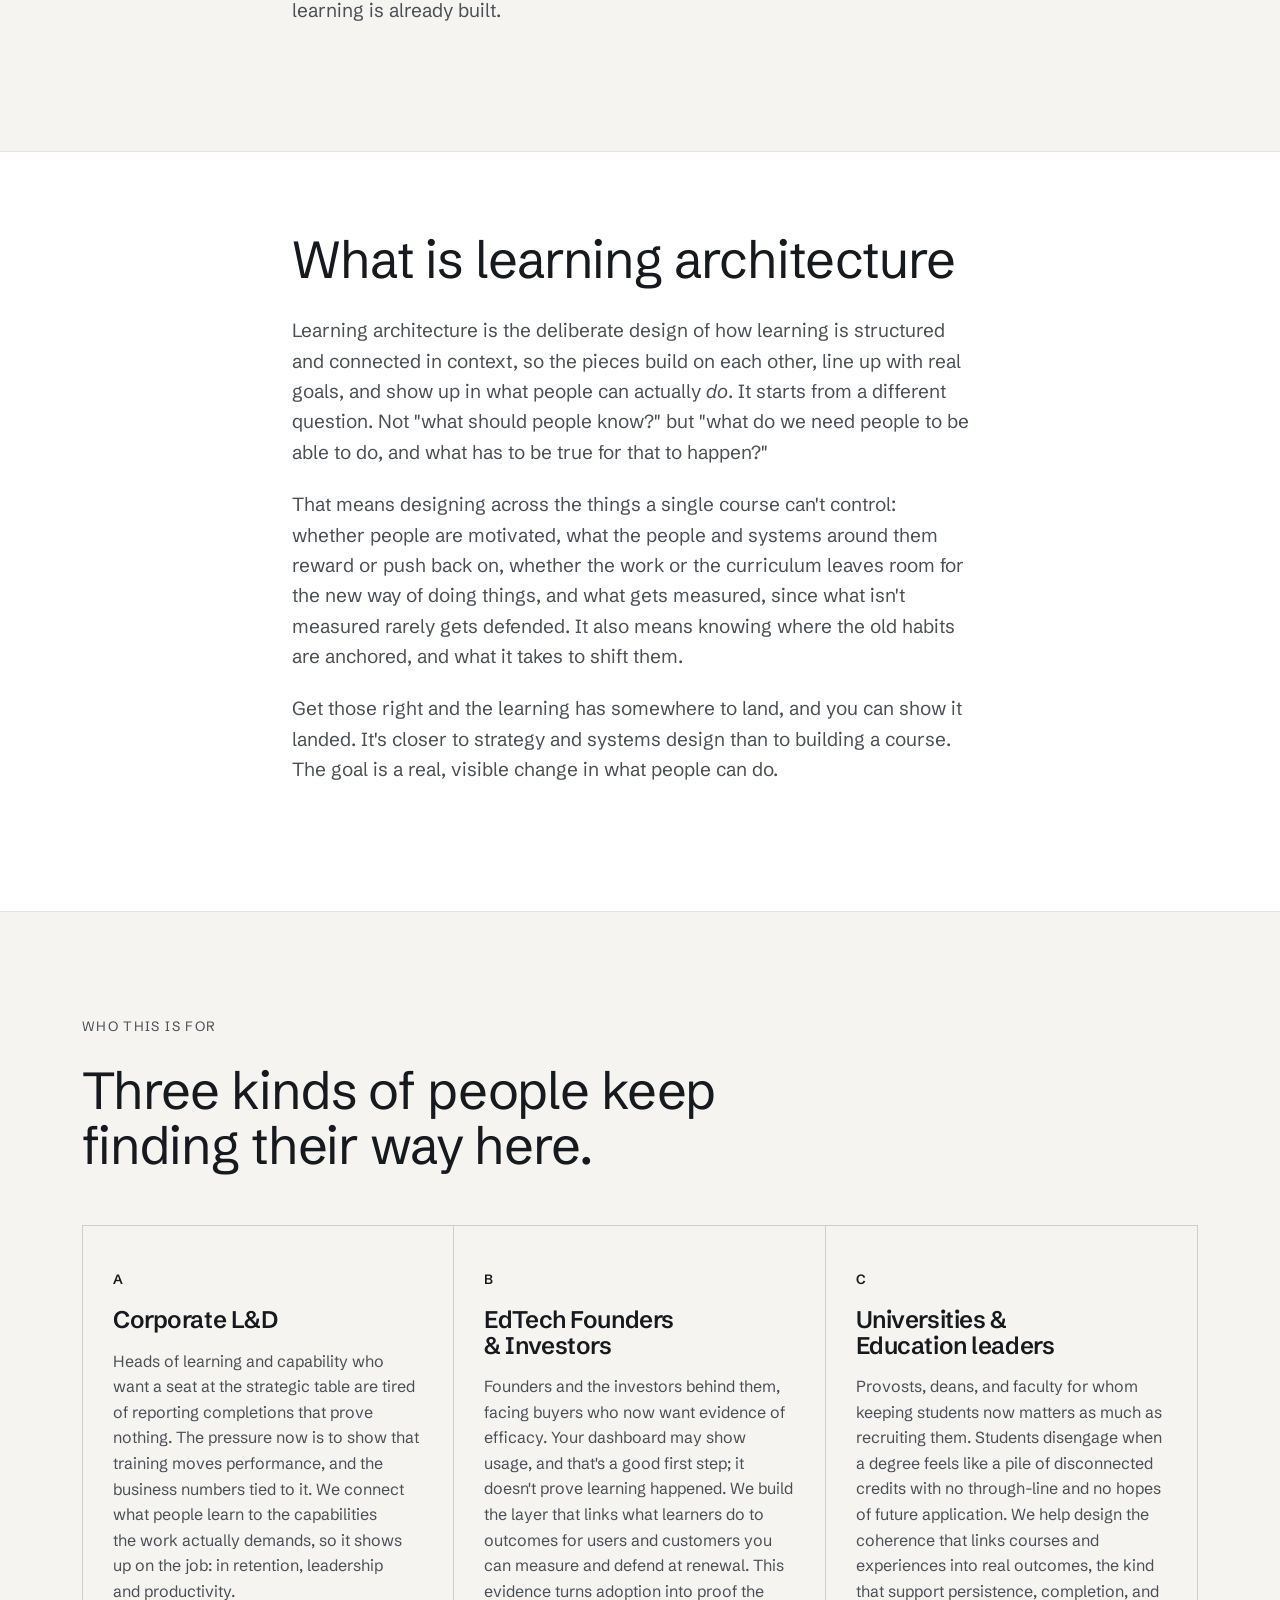
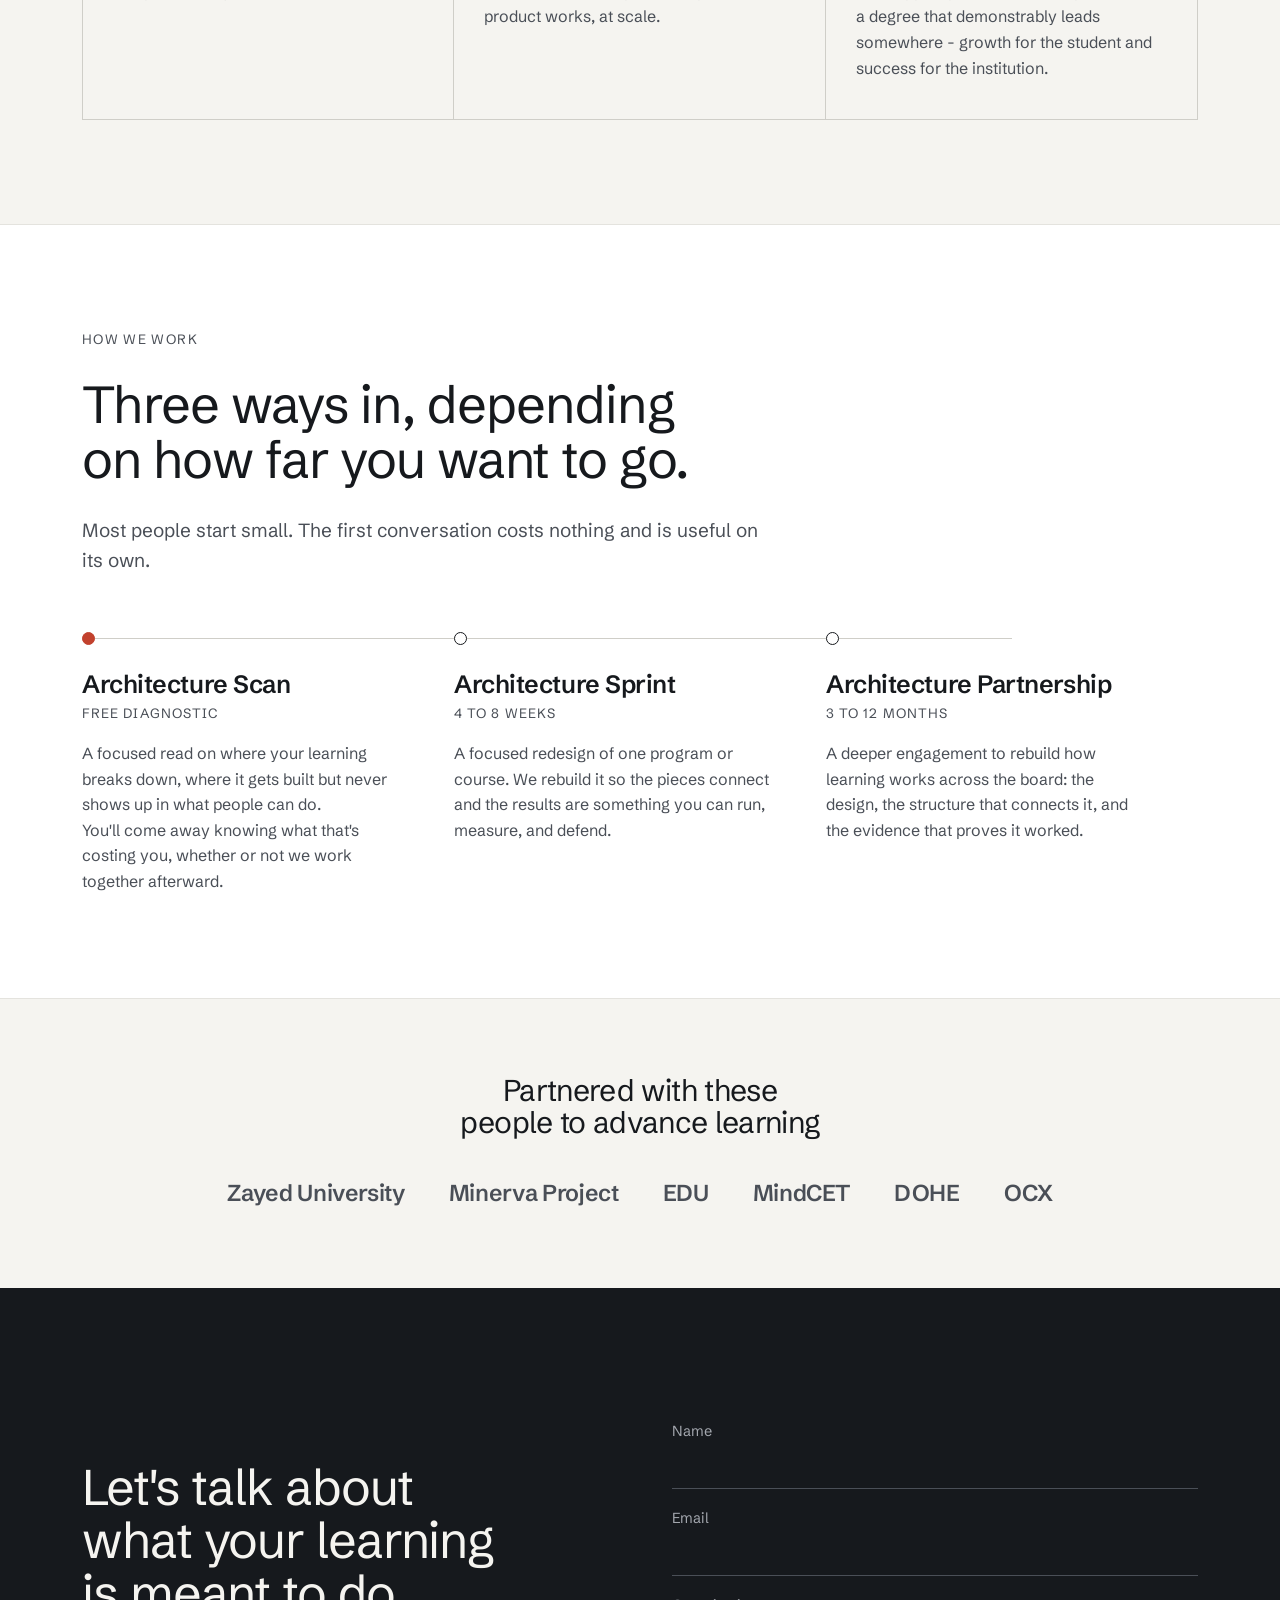
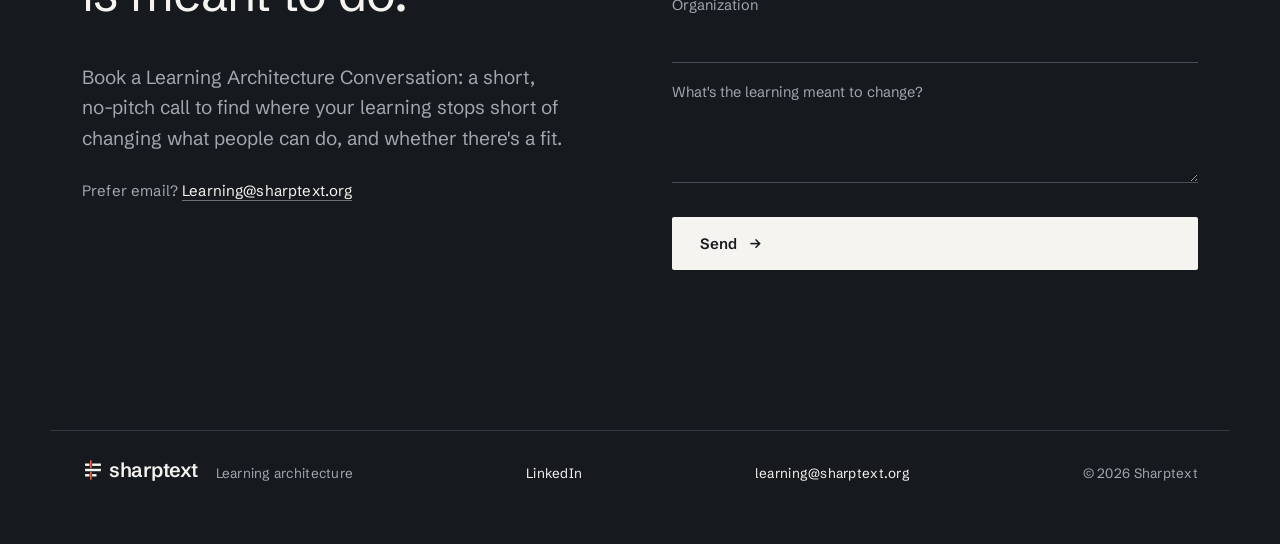
==== commit e7a4047f: "Add three intro variants and a side-by-side comparison page bridge: knowing to doing across, the arc" ====
--- a/index.html
+++ b/index.html
@@ -16,7 +16,8 @@
       function gtag(){dataLayer.push(arguments);}
       gtag('js', new Date());
 
-      gtag('config', 'G-4YLD39527L');
+      // Don't count page views from inside the intro comparison page (intro-lab.html)
+      if (window.top === window.self) gtag('config', 'G-4YLD39527L');
     </script>
 
 <!-- Icons & manifest -->
--- a/assets/brand/st-intro.css
+++ b/assets/brand/st-intro.css
@@ -57,3 +57,11 @@
 #st-intro.sti-word .st-logo__word { opacity: 1; transform: none; }
 
 #st-intro.sti-fly .sti-lockup .st-logo { transition: transform 1s cubic-bezier(.65,0,.25,1); }
+
+/* Loom variant: decoy dots on the lines, and the "right dots" the thread passes through */
+.sti-decoy { fill: #C9CBCF; transition: fill .3s ease, r .3s ease; }
+.sti-stop.sti-on { fill: #C2412D; r: 4.5px; }
+.sti-field, .sti-dots { opacity: 0; transition: opacity .8s ease; }
+#st-intro.sti-ready .sti-field, #st-intro.sti-ready .sti-dots { opacity: 1; }
+/* In the loom the three lines are already in place when the symbol appears */
+#st-intro.sti-lines-ready .sti-lockup .st-line { transition: none; transform: none; }
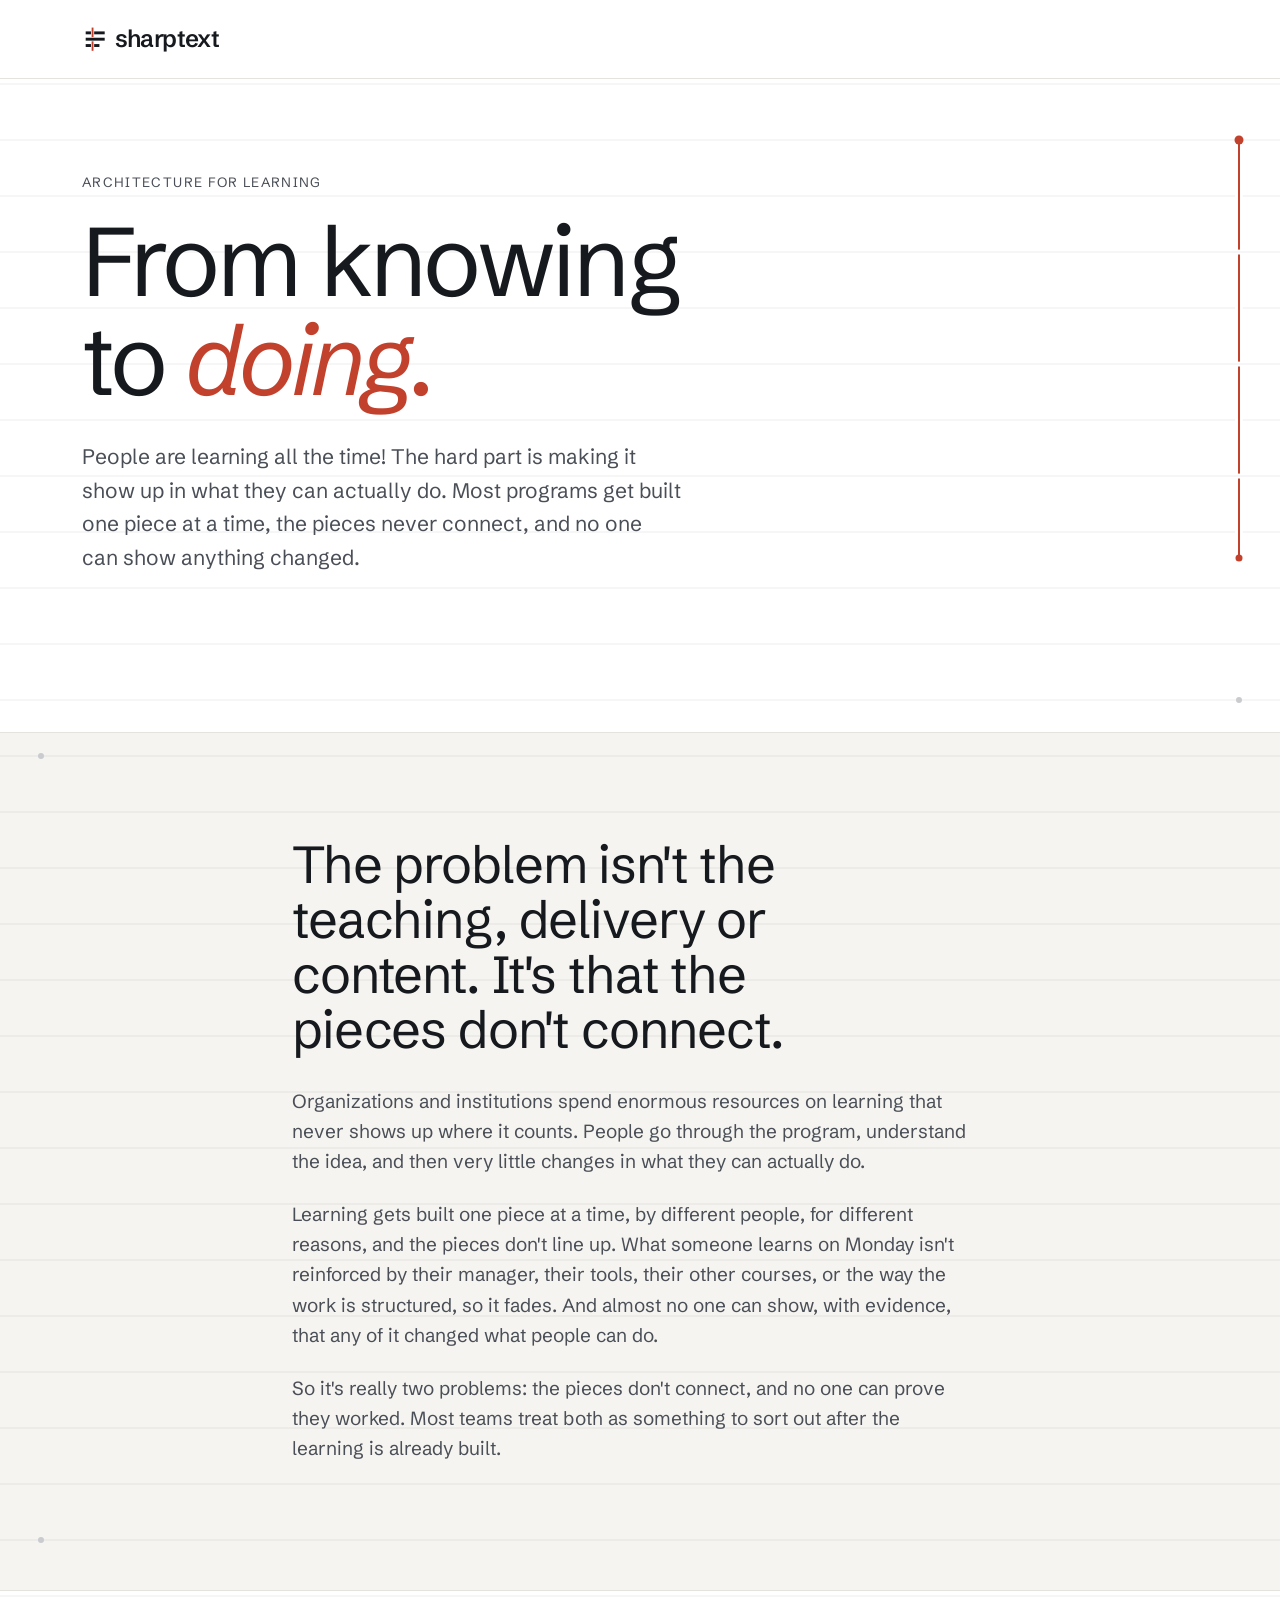
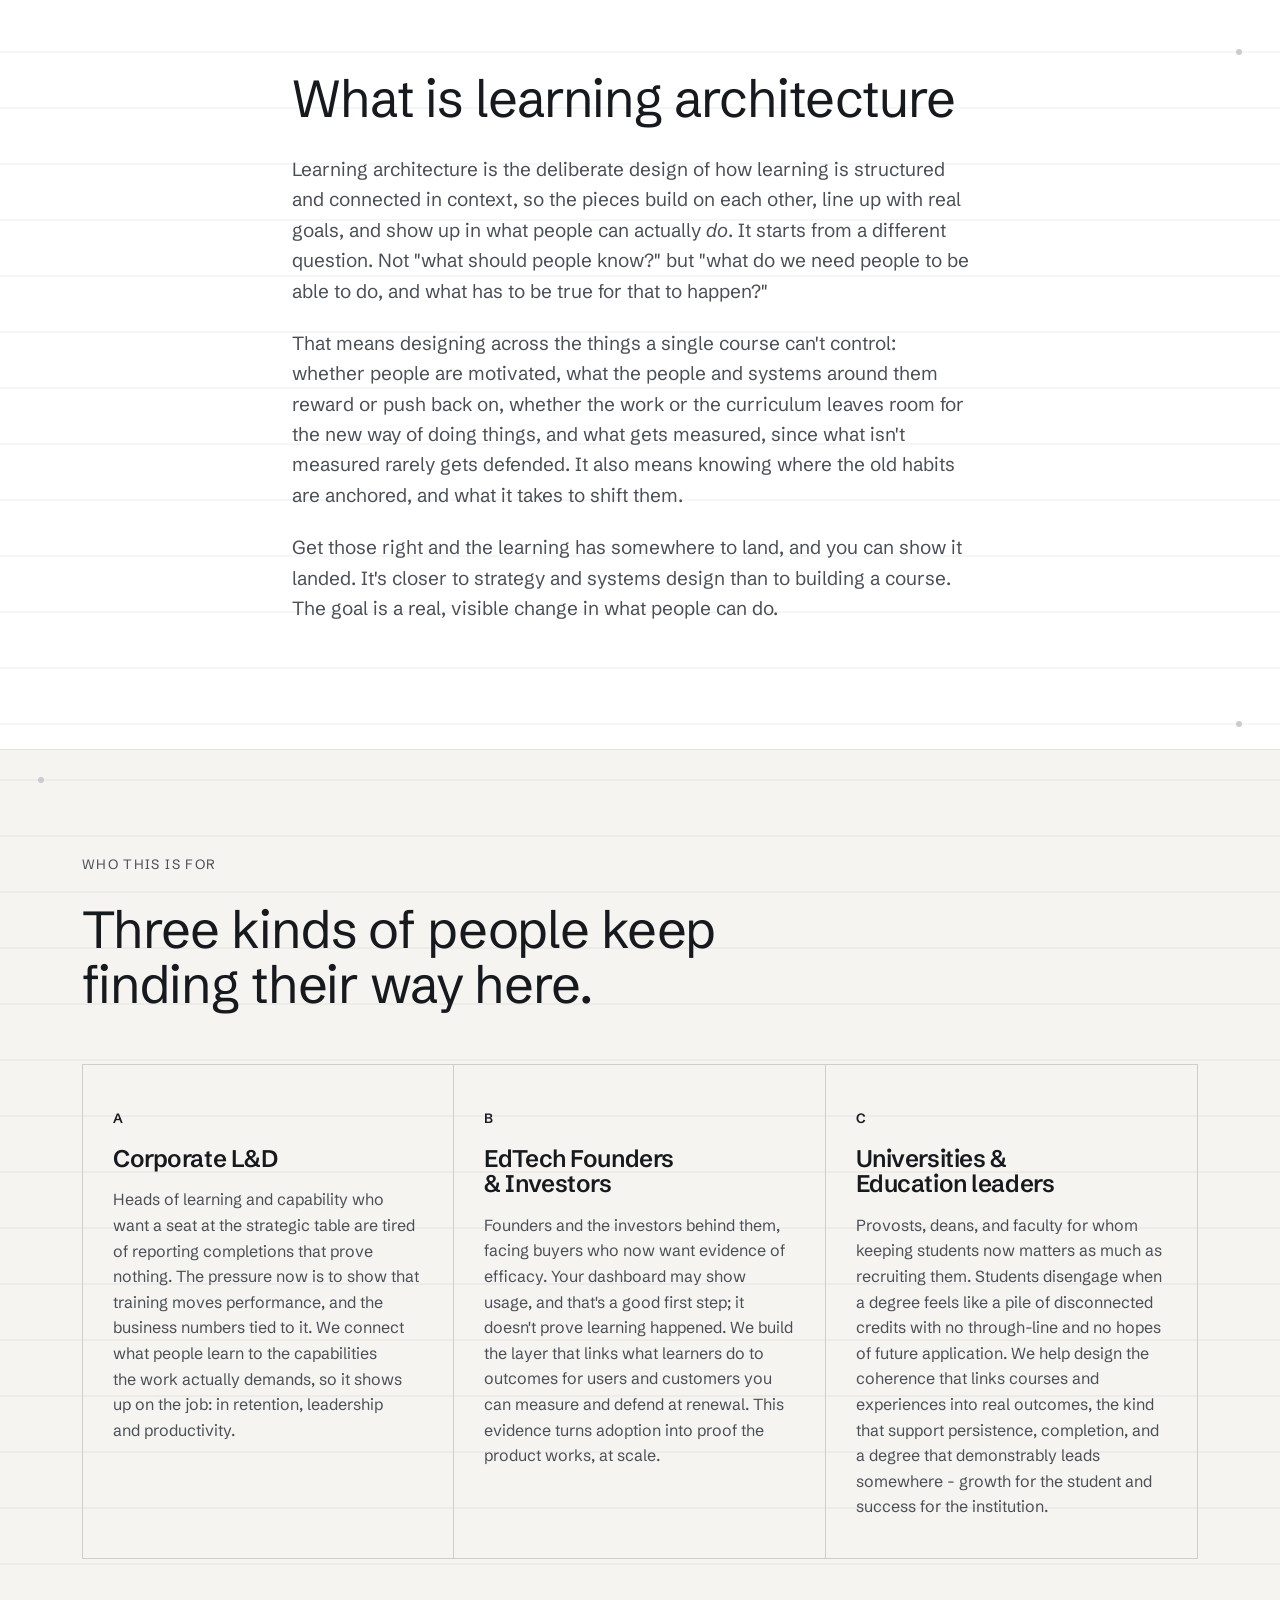
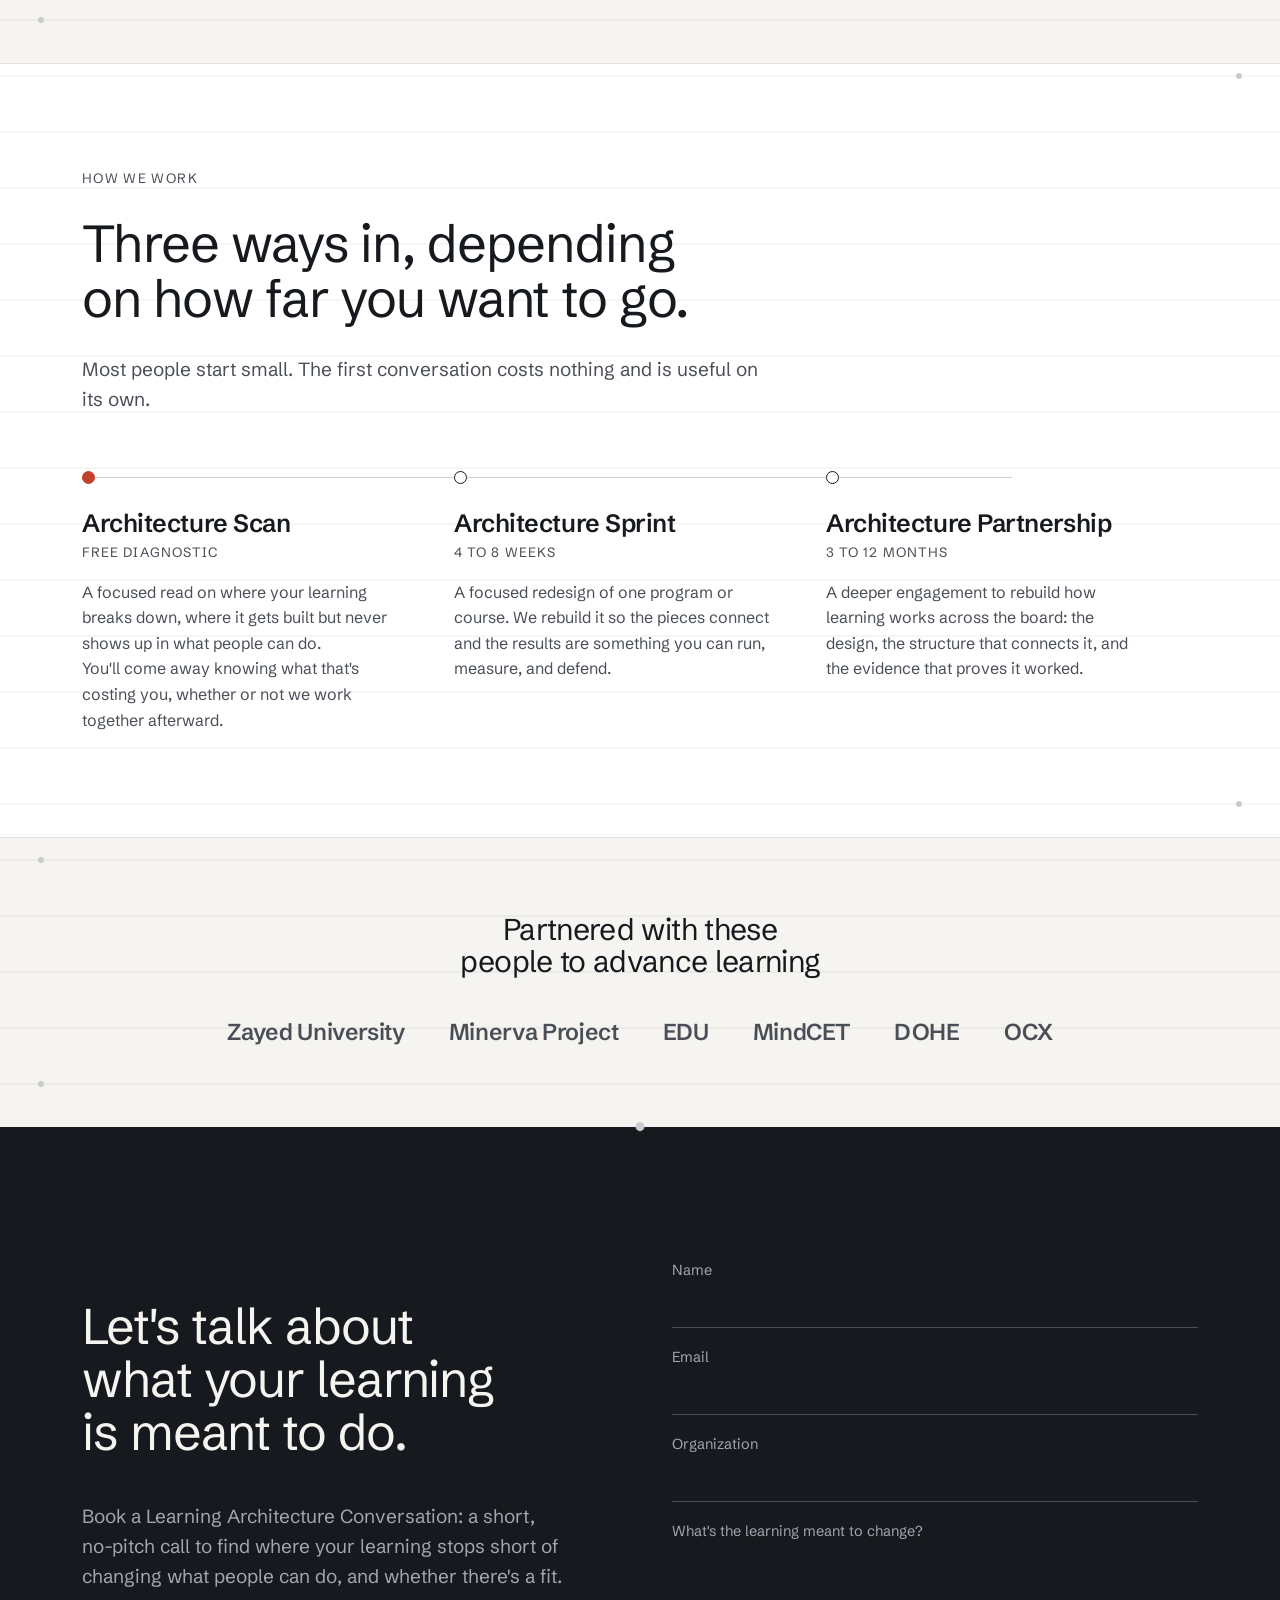
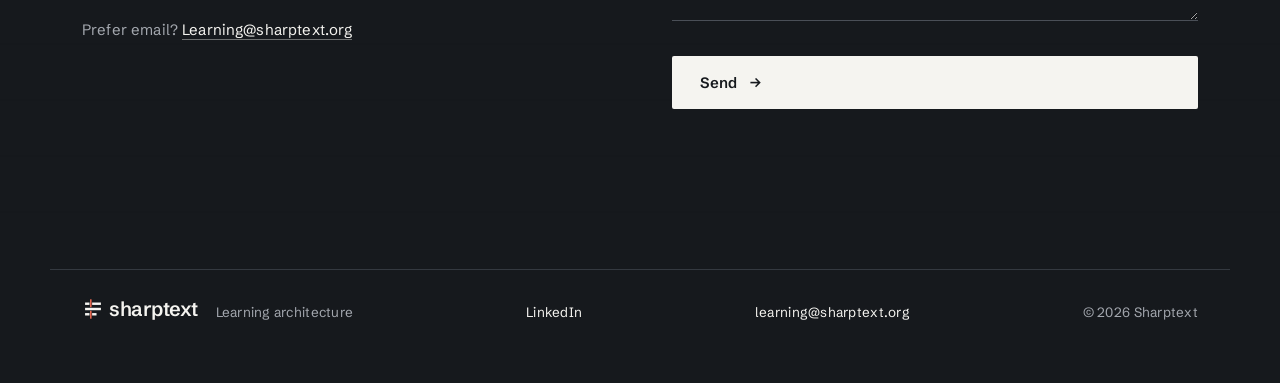
==== commit bd90aca1: "Loom intro family, woven background and scroll reveals Intro: in the loom, each line the thread touc" ====
--- a/index.html
+++ b/index.html
@@ -52,15 +52,28 @@
 <link rel="stylesheet" href="assets/brand/st-logo.css">
 <script src="assets/brand/st-logo.js" defer></script>
 
-<!-- Intro animation: decide before first paint whether it plays (once per session; ?intro forces it) -->
+<!-- Intro animation and woven background.
+     Decides before first paint whether the intro plays (once per session) and which variant.
+     DEFAULT_VARIANT is what visitors get: loom | warp | net | thread | bridge | converge,
+     or 'random' to split visitors across all of them. ?intro=<variant> forces one. -->
 <link rel="stylesheet" href="assets/brand/st-intro.css">
 <script>
   (function () {
+    var DEFAULT_VARIANT = 'loom';
+    var VARIANTS = ['loom', 'warp', 'net', 'thread', 'bridge', 'converge'];
     try {
-      var d = document.documentElement, force = /[?&]intro\b/.test(location.search), seen = false;
-      try { seen = !!sessionStorage.getItem('st-intro-seen'); } catch (e) {}
+      var d = document.documentElement, m = /[?&]intro(?:=([a-z]+))?(?:&|$)/.exec(location.search);
+      var seen = false, v = null;
+      try { seen = !!sessionStorage.getItem('st-intro-seen'); v = sessionStorage.getItem('st-intro-variant'); } catch (e) {}
+      var asked = m && m[1];
+      if (asked && VARIANTS.indexOf(asked) > -1) v = asked;
+      else if (m || !v) v = (asked === 'random') ? 'random' : DEFAULT_VARIANT;
+      if (v === 'random') v = VARIANTS[Math.floor(Math.random() * VARIANTS.length)];
+      if (VARIANTS.indexOf(v) < 0) v = 'loom';
+      window.stIntroVariant = v;
+      try { sessionStorage.setItem('st-intro-variant', v); } catch (e) {}
       var calm = window.matchMedia && matchMedia('(prefers-reduced-motion: reduce)').matches;
-      if (force || (!seen && !calm && !location.hash)) {
+      if (m || (!seen && !calm && !location.hash)) {
         d.classList.add('st-intro');
         // Safety net: if the intro script never starts, show the site anyway.
         setTimeout(function () {
@@ -72,6 +85,7 @@
     } catch (e) {}
   })();
 </script>
+<script src="assets/brand/st-loom.js" defer></script>
 <script src="assets/brand/st-intro.js" defer></script>
 
 <!-- Structured data: helps search engines understand who Sharptext is -->
@@ -204,23 +218,25 @@
 
   /* ---------- Hero ---------- */
   .hero { padding: 80px 0 90px; }
-  .hero-grid { display: grid; grid-template-columns: 1.05fr 0.95fr; gap: 40px; align-items: center; }
   .hero h1 { font-size: clamp(52px, 7.6vw, 106px); font-weight: 400; letter-spacing: -0.035em; line-height: 1.02; margin: 18px 0 30px; }
   .hero h1 .doing { font-style: italic; color: var(--st-thread); }
-  .hero .lede { font-size: clamp(18px, 2vw, 21px); max-width: 520px; margin: 0 0 38px; }
-  .system-stage { position: relative; }
-  .system-stage svg { width: 100%; height: auto; display: block; overflow: visible; }
-
-  /* SVG system (animated network): the signal leaves a red thread behind it */
-  .sys-edge { stroke: var(--st-line-strong); stroke-width: 1; fill: none; }   /* faint static web */
-  .n { fill: var(--st-paper); stroke: var(--st-node); stroke-width: 1.5; transition: stroke .45s ease, stroke-width .45s ease; }
-  .n.kn { stroke: var(--st-thread); stroke-width: 2.4; }                     /* active "knowing" (hollow) */
-  .n.dg { stroke: var(--st-thread); fill: var(--st-thread); }                /* active "doing" (filled) */
-  .trail { stroke: var(--st-thread); stroke-width: 1.8; fill: none; stroke-linecap: round; stroke-linejoin: round; }
-  .signal { fill: var(--st-thread); }
-  .svg-label { font-family: var(--st-font-display); font-size: 12px; letter-spacing: 0.12em; text-transform: uppercase; fill: var(--st-muted); }
-  /* paper outline so labels stay fully readable over the network lines */
-  .svg-label.halo { paint-order: stroke; stroke: var(--st-paper); stroke-width: 5px; stroke-linejoin: round; }
+  .hero .lede { font-size: clamp(18px, 2vw, 21px); max-width: 600px; margin: 0 0 26px; }
+  .hero .lede + .lede { margin-top: -18px; }
+  .thread-word { color: var(--st-thread); }
+
+  /* Revealed by scrolling: the closing line of the hero, then the header's call to action */
+  .js .on-scroll { opacity: 0; transform: translateY(8px); visibility: hidden; transition: opacity .7s ease, transform .7s ease, visibility 0s linear .7s; }
+  .js .on-scroll.shown { opacity: 1; transform: none; visibility: visible; transition: opacity .7s ease, transform .7s ease, visibility 0s; }
+  @media (prefers-reduced-motion: reduce) { .js .on-scroll { transition: none; } }
+
+  /* The woven background (assets/brand/st-loom.js): faint lines behind the page, and the red thread */
+  #st-loom { position: absolute; left: 0; top: 0; z-index: 0; pointer-events: none; overflow: visible; }
+  #st-loom .stl-lines path { fill: none; stroke: rgba(22,25,29,0.07); stroke-width: 1; }
+  #st-loom .stl-thread { fill: none; stroke: var(--st-thread); stroke-width: 2; stroke-linejoin: round; }
+  #st-loom .stl-stop { fill: #C9CBCF; transition: fill .3s ease; }
+  #st-loom .stl-stop.on { fill: var(--st-thread); }
+  #st-loom .stl-tip { fill: var(--st-thread); }
+  @media print { #st-loom { display: none; } }
 
   /* ---------- Lead-in prose ---------- */
   .lead-in { max-width: 760px; }
@@ -296,8 +312,6 @@
 
   /* ---------- Responsive ---------- */
   @media (max-width: 900px) {
-    .hero-grid { grid-template-columns: 1fr; gap: 8px; }
-    .system-stage { order: -1; max-width: 420px; margin: 0 auto 10px; }
     .cards { grid-template-columns: 1fr; }
     .card { border-right: none; border-bottom: 1px solid var(--st-line-strong); }
     .card:last-child { border-bottom: none; }
@@ -312,6 +326,7 @@
     section.logos { padding: 60px 0; }
     section.contact { padding: 92px 0 84px; }
     .brand .st-logo { font-size: 19px; }
+    .nav-cta { font-size: 12px; letter-spacing: 0.06em; padding: 8px 11px; }
   }
 </style>
 </head>
@@ -325,7 +340,7 @@
     <a href="./" class="brand" aria-label="Sharptext home">
       <st-logo class="st-logo"><span class="st-logo__word">sharptext</span></st-logo>
     </a>
-    <a href="#talk" class="nav-cta">Book a conversation</a>
+    <a href="#talk" class="nav-cta on-scroll" id="cta-top">Book a conversation</a>
   </div>
 </header>
 
@@ -333,26 +348,11 @@
 
   <!-- HERO -->
   <section class="hero">
-    <div class="wrap hero-grid">
-      <div>
-        <p class="mono">Architecture&nbsp;for&nbsp;learning</p>
-        <h1>From knowing<br>to <span class="doing">doing.</span></h1>
-        <p class="lede">People go through learning all the time. The hard part is making it show up where it counts, in what they can actually do. Most programs get built one piece at a time, the pieces never connect, and no one can show anything changed. That's the part we design for.</p>
-        <a href="#talk" class="btn">Book a Learning Architecture Conversation <span class="arr">&rarr;</span></a>
-      </div>
-
-      <div class="system-stage" aria-hidden="true">
-        <!-- Animated network. Node positions and behavior live in the script at the bottom of the page. -->
-        <svg id="sys" viewBox="0 0 460 460" role="img">
-          <title>An animated learning network: a signal finds a wandering path from a highlighted knowing node to a doing node, drawing a red thread behind it that stays in place.</title>
-          <g id="sys-edges"></g>
-          <path id="sys-trail" class="trail" fill="none"></path>
-          <g id="sys-nodes"></g>
-          <circle id="sys-dot" class="signal" r="4.5" style="display:none"></circle>
-          <text id="sys-lblK" class="svg-label halo" style="display:none">knowing</text>
-          <text id="sys-lblD" class="svg-label halo" style="display:none">doing</text>
-        </svg>
-      </div>
+    <div class="wrap">
+      <p class="mono">Architecture&nbsp;for&nbsp;learning</p>
+      <h1>From knowing<br>to <span class="doing">doing.</span></h1>
+      <p class="lede">People are learning all the time! The hard part is making it show up in what they can actually do. Most programs get built one piece at a time, the pieces never connect, and no one can show anything changed.</p>
+      <p class="lede on-scroll" id="red-thread-line">That's the <span class="thread-word">red thread</span> we design for.</p>
     </div>
   </section>
 
@@ -500,146 +500,26 @@
     window.addEventListener('beforeprint', showAll);
   }
 
-  /* ----------------------------------------------------------------
-     Hero network animation.
-     A signal wanders a jagged path, once, from one highlighted "knowing"
-     node to a "doing" node, painting a red trail behind it.
-     The trail then stays in place.
-     Tweak NODES / EDGES below to reshape the network.
-  ---------------------------------------------------------------- */
+  // Two scrolls reveal two things: first the hero's closing line, then (on a later,
+  // separate scroll) the "Book a conversation" button beside the logo.
+  // Keyboard users get both as soon as they press Tab.
   (function () {
-    const svg = document.getElementById('sys');
-    if (!svg) return;
-    const NS = 'http://www.w3.org/2000/svg';
-
-    // Node positions (viewBox is 0 0 460 460)
-    const NODES = [
-      [60,215],[50,300],[105,360],[155,205],[240,175],[320,140],[395,105],
-      [150,95],[245,300],[110,140],[330,260],[380,330],[205,110]
-    ];
-    // Faint static web (pairs of node indices)
-    const EDGES = [
-      [0,1],[1,2],[0,3],[1,3],[2,3],[2,8],[3,8],[8,10],[4,12],[12,7],
-      [7,9],[9,0],[4,9],[5,10],[10,11],[10,6],[5,12],[8,11]
-    ];
-
-    const gEdges = svg.querySelector('#sys-edges');
-    const gNodes = svg.querySelector('#sys-nodes');
-    const trail  = svg.querySelector('#sys-trail');
-    const dot    = svg.querySelector('#sys-dot');
-    const lblK   = svg.querySelector('#sys-lblK');
-    const lblD   = svg.querySelector('#sys-lblD');
-
-    EDGES.forEach(([a,b]) => {
-      const l = document.createElementNS(NS,'line');
-      l.setAttribute('x1',NODES[a][0]); l.setAttribute('y1',NODES[a][1]);
-      l.setAttribute('x2',NODES[b][0]); l.setAttribute('y2',NODES[b][1]);
-      l.setAttribute('class','sys-edge');
-      gEdges.appendChild(l);
-    });
-    const circ = NODES.map(([x,y]) => {
-      const c = document.createElementNS(NS,'circle');
-      c.setAttribute('cx',x); c.setAttribute('cy',y); c.setAttribute('r',7);
-      c.setAttribute('class','n');
-      gNodes.appendChild(c); return c;
-    });
-
-    const dist = (a,b) => Math.hypot(NODES[a][0]-NODES[b][0], NODES[a][1]-NODES[b][1]);
-    const easeInOut = t => t < 0.5 ? 2*t*t : 1 - Math.pow(-2*t+2,2)/2;
-
-    function placeLabel(el, i) {
-      const [x,y] = NODES[i];
-      const lx = Math.max(30, Math.min(430, x));
-      const ly = y > 70 ? y - 14 : y + 22;
-      el.setAttribute('x',lx); el.setAttribute('y',ly);
-      el.setAttribute('text-anchor','middle');
-      el.style.display = '';
+    const line = document.getElementById('red-thread-line');
+    const cta = document.getElementById('cta-top');
+    if (!line || !cta) return;
+    let stage = 0, firstAt = 0, firstY = 0;
+    const show = (el) => el.classList.add('shown');
+    function advance() {
+      if (document.documentElement.classList.contains('st-intro')) return;   // the intro owns the first scroll
+      const y = window.scrollY;
+      if (stage === 0 && y > 8) { show(line); stage = 1; firstAt = performance.now(); firstY = y; return; }
+      if (stage === 1 && performance.now() - firstAt > 700 && y > firstY + 60) { show(cta); stage = 2; }
+      if (stage === 2) window.removeEventListener('scroll', advance);
     }
-    function resetNodes() {
-      circ.forEach(c => { c.setAttribute('class','n'); c.setAttribute('r',7); });
-    }
-    function pickPair() {
-      let a,b,t=0;
-      do { a = Math.random()*NODES.length|0; b = Math.random()*NODES.length|0; t++; }
-      while ((a===b || dist(a,b) < 190) && t < 80);
-      return [a,b];
-    }
-    // Build a wandering, non-direct route through a few scattered nodes.
-    function buildRoute(ks,ke) {
-      const ax = NODES[ke][0]-NODES[ks][0], ay = NODES[ke][1]-NODES[ks][1];
-      const L = Math.hypot(ax,ay) || 1, ux = ax/L, uy = ay/L;
-      const proj = i => (NODES[i][0]-NODES[ks][0])*ux + (NODES[i][1]-NODES[ks][1])*uy;
-      let cand = [];
-      for (let i=0;i<NODES.length;i++){ if(i===ks||i===ke) continue; const p=proj(i); if(p>L*0.05 && p<L*0.95) cand.push(i); }
-      for (let i=cand.length-1;i>0;i--){ const j=Math.random()*(i+1)|0; [cand[i],cand[j]]=[cand[j],cand[i]]; }
-      let mid = cand.slice(0, 3 + (Math.random()*3|0));
-      mid.sort((a,b)=> proj(a)-proj(b));
-      for (let i=0;i<mid.length-1;i++){ if(Math.random()<0.5){ [mid[i],mid[i+1]]=[mid[i+1],mid[i]]; } }
-      return [ks, ...mid, ke];
-    }
-
-    let raf = null;
-    function cycle() {
-      const [ks,ke] = pickPair();
-      const route = buildRoute(ks,ke);
-      const d = 'M' + route.map(i => NODES[i][0]+','+NODES[i][1]).join(' L');
-      trail.setAttribute('d', d);
-      const L = trail.getTotalLength();
-      trail.style.transition = 'none';
-      trail.style.opacity = '1';
-      trail.setAttribute('stroke-dasharray', L + ' ' + (L+1));
-      trail.setAttribute('stroke-dashoffset', L);   // fully hidden ahead of the dot
-
-      resetNodes();
-      circ[ks].setAttribute('class','n kn'); circ[ks].setAttribute('r',9);
-      circ[ke].setAttribute('class','n dg'); circ[ke].setAttribute('r',10);
-      placeLabel(lblK, ks); placeLabel(lblD, ke);
-
-      dot.style.transition = 'none';
-      dot.style.opacity = '1';
-      dot.style.display = '';
-
-      const dur = Math.min(5200, Math.max(2800, L*7));
-      const t0 = performance.now();
-      function frame(now) {
-        let t = (now - t0)/dur; if (t>1) t = 1;
-        const cur = L * easeInOut(t);
-        const pt = trail.getPointAtLength(cur);
-        dot.setAttribute('cx', pt.x); dot.setAttribute('cy', pt.y);
-        trail.setAttribute('stroke-dashoffset', L - cur);  // reveal only where the dot has been
-        if (t < 1) raf = requestAnimationFrame(frame);
-        else finish();
-      }
-      raf = requestAnimationFrame(frame);
-    }
-    // Once the signal arrives, the thread stays: no loop, nothing keeps moving.
-    function finish() {
-      dot.style.transition = 'opacity .6s ease'; dot.style.opacity = '0';
-    }
-
-    function start() {
-    if (window.matchMedia('(prefers-reduced-motion: reduce)').matches) {
-      // Static state: one knowing, one doing, full route drawn.
-      const ks = 0, ke = 6, route = buildRoute(ks,ke);
-      trail.setAttribute('d', 'M' + route.map(i => NODES[i][0]+','+NODES[i][1]).join(' L'));
-      const L = trail.getTotalLength();
-      trail.setAttribute('stroke-dasharray', L + ' ' + (L+1));
-      trail.setAttribute('stroke-dashoffset', 0); trail.style.opacity = '1';
-      circ[ks].setAttribute('class','n kn'); circ[ks].setAttribute('r',9);
-      circ[ke].setAttribute('class','n dg'); circ[ke].setAttribute('r',10);
-      const pt = trail.getPointAtLength(L);
-      dot.setAttribute('cx',pt.x); dot.setAttribute('cy',pt.y); dot.style.display = '';
-      placeLabel(lblK, ks); placeLabel(lblD, ke);
-    } else {
-      cycle();
-    }
-    }
-    // Hold the hero animation until the intro has handed over to the page.
-    if (document.documentElement.classList.contains('st-intro')) {
-      document.addEventListener('st-intro-done', start, { once: true });
-    } else {
-      start();
-    }
+    if (window.matchMedia('(prefers-reduced-motion: reduce)').matches) { show(line); show(cta); return; }
+    window.addEventListener('scroll', advance, { passive: true });
+    window.addEventListener('keydown', function (e) { if (e.key === 'Tab') { show(line); show(cta); } });
+    cta.addEventListener('focus', function () { show(line); show(cta); });
   })();
 </script>
 
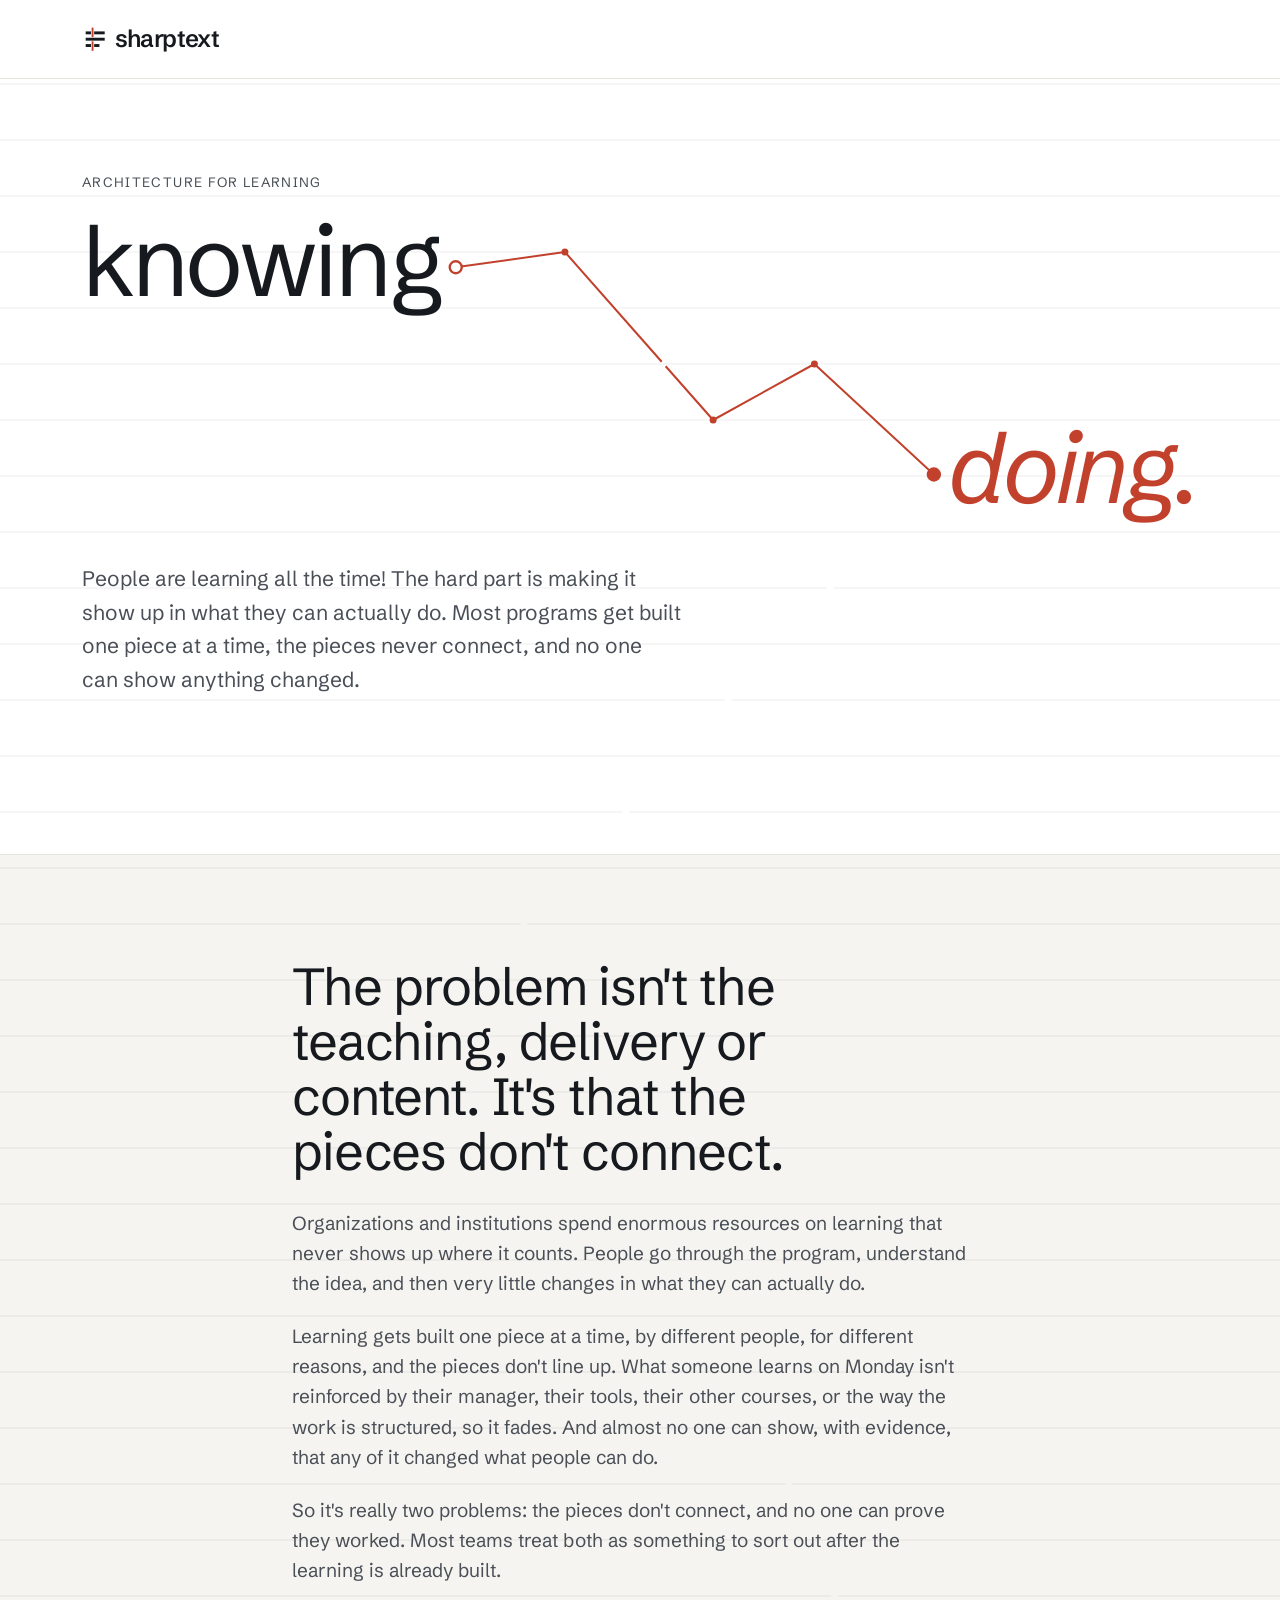
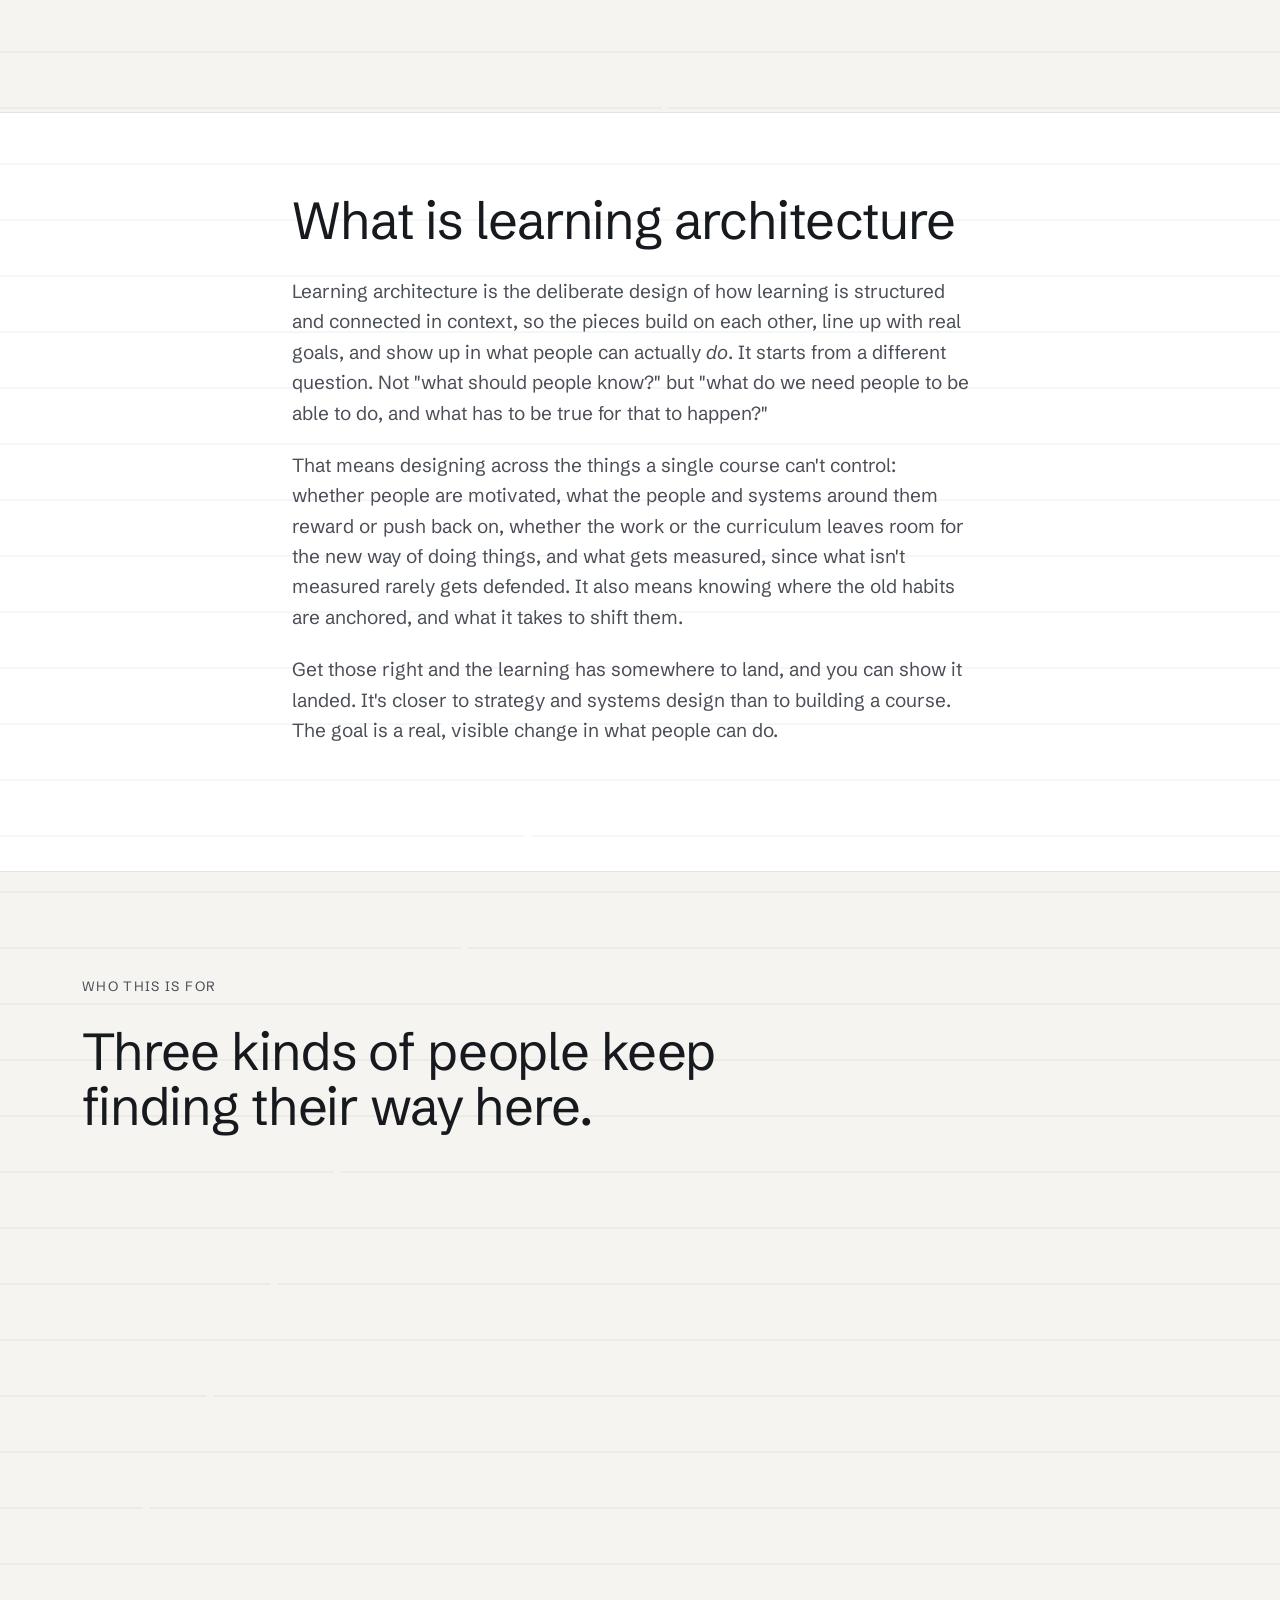
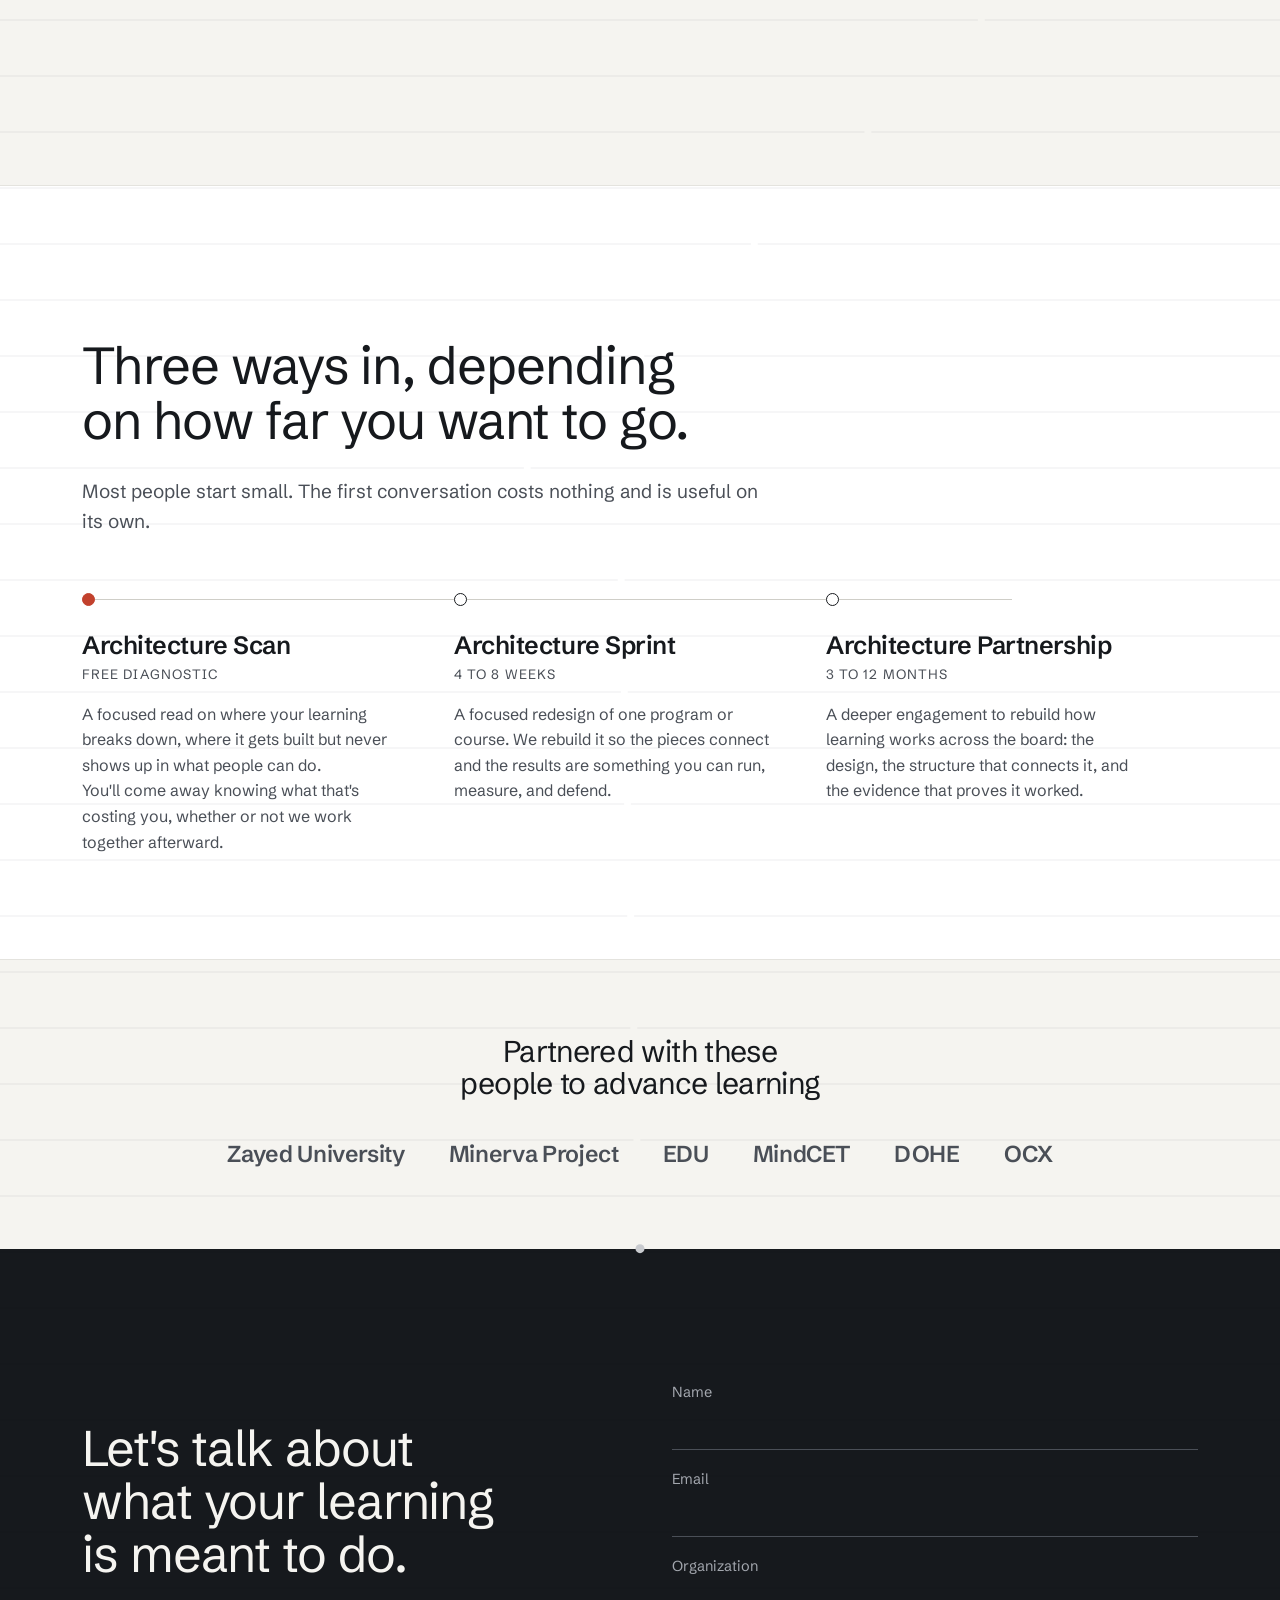
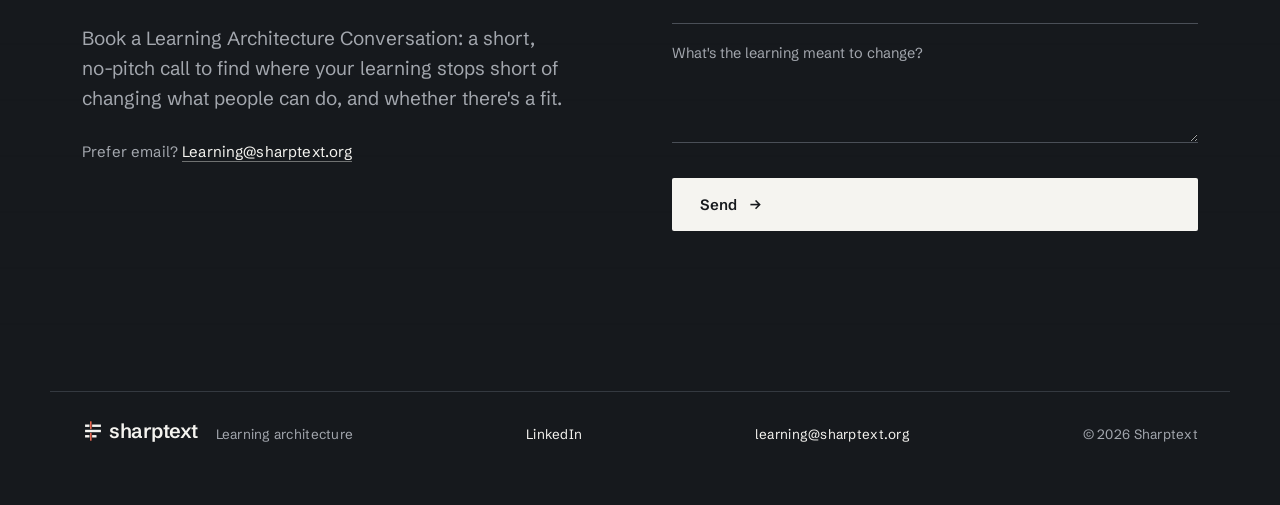
==== commit 744259dd: "Knowing and doing as the thread's nodes; thread through key words The hero heading is now just the t" ====
--- a/index.html
+++ b/index.html
@@ -54,18 +54,19 @@
 
 <!-- Intro animation and woven background.
      Decides before first paint whether the intro plays (once per session) and which variant.
-     DEFAULT_VARIANT is what visitors get: loom | warp | net | thread | bridge | converge,
-     or 'random' to split visitors across all of them. ?intro=<variant> forces one. -->
+     DEFAULT_VARIANT is what visitors get: loom | warp | net-h | net-v, or 'random' to
+     split visitors across all of them. ?intro=<variant> forces one. -->
 <link rel="stylesheet" href="assets/brand/st-intro.css">
 <script>
   (function () {
     var DEFAULT_VARIANT = 'loom';
-    var VARIANTS = ['loom', 'warp', 'net', 'thread', 'bridge', 'converge'];
+    var VARIANTS = ['loom', 'warp', 'net-h', 'net-v'];
     try {
-      var d = document.documentElement, m = /[?&]intro(?:=([a-z]+))?(?:&|$)/.exec(location.search);
+      var d = document.documentElement, m = /[?&]intro(?:=([a-z-]+))?(?:&|$)/.exec(location.search);
       var seen = false, v = null;
       try { seen = !!sessionStorage.getItem('st-intro-seen'); v = sessionStorage.getItem('st-intro-variant'); } catch (e) {}
       var asked = m && m[1];
+      if (asked === 'net') asked = 'net-h';
       if (asked && VARIANTS.indexOf(asked) > -1) v = asked;
       else if (m || !v) v = (asked === 'random') ? 'random' : DEFAULT_VARIANT;
       if (v === 'random') v = VARIANTS[Math.floor(Math.random() * VARIANTS.length)];
@@ -194,8 +195,7 @@
   /* ---------- Header ---------- */
   header.site {
     position: sticky; top: 0; z-index: 20;
-    background: rgba(255,255,255,0.86);
-    backdrop-filter: blur(10px);
+    background: rgba(255,255,255,0.96);
     border-bottom: 1px solid var(--st-line);
   }
   header.site .wrap { display: flex; align-items: center; justify-content: space-between; padding-top: 18px; padding-bottom: 18px; }
@@ -218,8 +218,12 @@
 
   /* ---------- Hero ---------- */
   .hero { padding: 80px 0 90px; }
-  .hero h1 { font-size: clamp(52px, 7.6vw, 106px); font-weight: 400; letter-spacing: -0.035em; line-height: 1.02; margin: 18px 0 30px; }
-  .hero h1 .doing { font-style: italic; color: var(--st-thread); }
+  .hero h1 { font-size: clamp(52px, 7.6vw, 106px); font-weight: 400; letter-spacing: -0.035em; line-height: 1.02; margin: 18px 0 44px; }
+  /* "knowing" top left, "doing." lower right: the red thread runs between them */
+  .kd-k, .kd-d { display: block; width: fit-content; }
+  .kd-d { margin-left: auto; margin-top: clamp(64px, 12vh, 130px); font-style: italic; color: var(--st-thread); }
+  @media (max-width: 760px) { .kd-d { margin-top: clamp(150px, 24vh, 200px); } }
+  .sr-only { position: absolute; width: 1px; height: 1px; padding: 0; margin: -1px; overflow: hidden; clip: rect(0 0 0 0); white-space: nowrap; border: 0; }
   .hero .lede { font-size: clamp(18px, 2vw, 21px); max-width: 600px; margin: 0 0 26px; }
   .hero .lede + .lede { margin-top: -18px; }
   .thread-word { color: var(--st-thread); }
@@ -229,14 +233,23 @@
   .js .on-scroll.shown { opacity: 1; transform: none; visibility: visible; transition: opacity .7s ease, transform .7s ease, visibility 0s; }
   @media (prefers-reduced-motion: reduce) { .js .on-scroll { transition: none; } }
 
-  /* The woven background (assets/brand/st-loom.js): faint lines behind the page, and the red thread */
-  #st-loom { position: absolute; left: 0; top: 0; z-index: 0; pointer-events: none; overflow: visible; }
+  /* The woven background (assets/brand/st-loom.js): a static layer of faint lines, and the
+     red thread on a layer of its own that is redrawn as the page scrolls */
+  #st-loom, #st-thread { position: absolute; left: 0; top: 0; z-index: 0; pointer-events: none; overflow: visible; }
+  #st-thread { will-change: transform; }
   #st-loom .stl-lines path { fill: none; stroke: rgba(22,25,29,0.07); stroke-width: 1; }
-  #st-loom .stl-thread { fill: none; stroke: var(--st-thread); stroke-width: 2; stroke-linejoin: round; }
-  #st-loom .stl-stop { fill: #C9CBCF; transition: fill .3s ease; }
-  #st-loom .stl-stop.on { fill: var(--st-thread); }
-  #st-loom .stl-tip { fill: var(--st-thread); }
-  @media print { #st-loom { display: none; } }
+  #st-thread .stl-thread { fill: none; stroke: var(--st-thread); stroke-width: 2; stroke-linejoin: round; }
+  #st-thread .stl-stop { fill: #C9CBCF; transition: fill .3s ease; }
+  #st-thread .stl-stop.on { fill: var(--st-thread); }
+  #st-thread .stl-node { fill: var(--st-paper); stroke: var(--st-thread); stroke-width: 2.4; }
+  #st-thread .stl-node-d, #st-thread .stl-node-d.on { fill: var(--st-thread); }
+  #st-thread .stl-node.on:not(.stl-node-d) { fill: var(--st-paper); }
+  #st-thread .stl-tip { fill: var(--st-thread); }
+  /* Key words the thread runs under; they take its colour as it reaches them */
+  .thread-mark { white-space: nowrap; transition: color .5s ease; }
+  .thread-mark.lit { color: var(--st-thread); }
+  html.st-measuring .reveal { transform: none !important; transition: none !important; }
+  @media print { #st-loom, #st-thread { display: none; } }
 
   /* ---------- Lead-in prose ---------- */
   .lead-in { max-width: 760px; }
@@ -350,7 +363,7 @@
   <section class="hero">
     <div class="wrap">
       <p class="mono">Architecture&nbsp;for&nbsp;learning</p>
-      <h1>From knowing<br>to <span class="doing">doing.</span></h1>
+      <h1 class="kd"><span class="sr-only">From </span><span class="kd-k" id="kd-knowing">knowing</span><span class="sr-only"> to </span><span class="kd-d" id="kd-doing">doing.</span></h1>
       <p class="lede">People are learning all the time! The hard part is making it show up in what they can actually do. Most programs get built one piece at a time, the pieces never connect, and no one can show anything changed.</p>
       <p class="lede on-scroll" id="red-thread-line">That's the <span class="thread-word">red thread</span> we design for.</p>
     </div>
@@ -359,10 +372,10 @@
   <!-- THE PROBLEM -->
   <section class="panel">
     <div class="wrap lead-in">
-      <h2>The problem isn't the teaching, delivery or content. It's that the pieces don't connect.</h2>
+      <h2>The problem isn't the teaching, delivery or content. It's that the <span class="thread-mark">pieces don't connect.</span></h2>
       <p>Organizations and institutions spend enormous resources on learning that never shows up where it counts. People go through the program, understand the idea, and then very little changes in what they can actually do.</p>
       <p>Learning gets built one piece at a time, by different people, for different reasons, and the pieces don't line up. What someone learns on Monday isn't reinforced by their manager, their tools, their other courses, or the way the work is structured, so it fades. And almost no one can show, with evidence, that any of it changed what people can do.</p>
-      <p>So it's really two problems: the pieces don't connect, and no one can prove they worked. Most teams treat both as something to sort out after the learning is already built.</p>
+      <p>So it's really two problems: the pieces don't connect, and <span class="thread-mark">no one can prove</span> they worked. Most teams treat both as something to sort out after the learning is already built.</p>
     </div>
   </section>
 
@@ -370,9 +383,9 @@
   <section class="follow-on">
     <div class="wrap lead-in">
       <h2>What is learning architecture</h2>
-      <p>Learning architecture is the deliberate design of how learning is structured and connected in context, so the pieces build on each other, line up with real goals, and show up in what people can actually <em>do</em>. It starts from a different question. Not "what should people know?" but "what do we need people to be able to do, and what has to be true for that to happen?"</p>
+      <p>Learning architecture is the deliberate design of how learning is structured and <span class="thread-mark">connected</span> in context, so the pieces build on each other, line up with real goals, and show up in what people can actually <em>do</em>. It starts from a different question. Not "what should people know?" but "what do we need people to be able to do, and what has to be true for that to happen?"</p>
       <p>That means designing across the things a single course can't control: whether people are motivated, what the people and systems around them reward or push back on, whether the work or the curriculum leaves room for the new way of doing things, and what gets measured, since what isn't measured rarely gets defended. It also means knowing where the old habits are anchored, and what it takes to shift them.</p>
-      <p>Get those right and the learning has somewhere to land, and you can show it landed. It's closer to strategy and systems design than to building a course. The goal is a real, visible change in what people can do.</p>
+      <p>Get those right and the learning has somewhere to land, and you can show it landed. It's closer to strategy and systems design than to building a course. The goal is a real, <span class="thread-mark">visible change</span> in what people can do.</p>
     </div>
   </section>
 
@@ -385,17 +398,17 @@
         <div class="card">
           <span class="mono ci">A</span>
           <h3>Corporate L&amp;D</h3>
-          <p>Heads of learning and capability who want a seat at the strategic table are tired of reporting completions that prove nothing. The pressure now is to show that training moves performance, and the business numbers tied to it. We connect what people learn to the capabilities the work actually demands, so it shows up on the job: in retention, leadership and productivity.</p>
+          <p>Heads of learning and capability who want a seat at the strategic table are tired of reporting completions that prove nothing. The pressure now is to show that training moves performance, and the business numbers tied to it. We connect what people learn to the capabilities the work actually demands, so it shows up <span class="thread-mark">on the job</span>: in retention, leadership and productivity.</p>
         </div>
         <div class="card">
           <span class="mono ci">B</span>
           <h3>EdTech Founders &amp; Investors</h3>
-          <p>Founders and the investors behind them, facing buyers who now want evidence of efficacy. Your dashboard may show usage, and that's a good first step; it doesn't prove learning happened. We build the layer that links what learners do to outcomes for users and customers you can measure and defend at renewal. This evidence turns adoption into proof the product works, at scale.</p>
+          <p>Founders and the investors behind them, facing buyers who now want evidence of efficacy. Your dashboard may show usage, and that's a good first step; it doesn't prove learning happened. We build the layer that links what learners do to outcomes for users and customers you can <span class="thread-mark">measure and defend</span> at renewal. This evidence turns adoption into proof the product works, at scale.</p>
         </div>
         <div class="card">
           <span class="mono ci">C</span>
           <h3>Universities &amp; Education leaders</h3>
-          <p>Provosts, deans, and faculty for whom keeping students now matters as much as recruiting them. Students disengage when a degree feels like a pile of disconnected credits with no through-line and no hopes of future application. We help design the coherence that links courses and experiences into real outcomes, the kind that support persistence, completion, and a degree that demonstrably leads somewhere - growth for the student and success for the institution.</p>
+          <p>Provosts, deans, and faculty for whom keeping students now matters as much as recruiting them. Students disengage when a degree feels like a pile of disconnected credits with no through-line and no hopes of future application. We help design the coherence that links courses and experiences into real outcomes, the kind that support persistence, completion, and a degree that demonstrably <span class="thread-mark">leads somewhere</span> - growth for the student and success for the institution.</p>
         </div>
       </div>
     </div>
@@ -405,7 +418,7 @@
   <section>
     <div class="wrap">
       <p class="mono index">How we work</p>
-      <div class="lead-in"><h2>Three ways in, depending on how far you want to go.</h2><p>Most people start small. The first conversation costs nothing and is useful on its own.</p></div>
+      <div class="lead-in"><h2>Three ways in, depending on how far you want to go.</h2><p>Most people start small. The first conversation <span class="thread-mark">costs nothing</span> and is useful on its own.</p></div>
       <div class="tiers">
         <div class="axis">
           <div class="stop free">
--- a/assets/brand/st-intro.css
+++ b/assets/brand/st-intro.css
@@ -1,67 +1,43 @@
 /*
-  Intro: "knowing" and "doing" on an empty page; the dot finds its way, the trail
-  becomes the red thread, the lines weave through it, the lockup forms and flies
-  into the header while the site comes into view. Driven by st-intro.js.
-  Nothing here applies unless <html> has the class st-intro (set in the page head).
+  Intro (driven by st-intro.js). Nothing here applies unless <html> has the class
+  st-intro, set in the page head before first paint.
+
+  While it plays, only the loom and the heading's two words ("knowing", "doing")
+  are visible: the hero's text block sits above the overlay, with everything in it
+  except the heading hidden. The rest of the page fades in at the end.
 */
 html.st-intro { overflow: hidden; }
 html.st-intro header.site,
-html.st-intro main,
-html.st-intro footer.site { opacity: 0; }
+html.st-intro footer.site,
+html.st-intro main > section:not(.hero),
+html.st-intro .hero .mono,
+html.st-intro .hero .lede { opacity: 0; }
 html.st-intro .brand { visibility: hidden; }
+html.st-intro .hero .wrap { z-index: 1001; }          /* the two words stay above the overlay */
+
 html.st-intro.st-intro-reveal header.site,
-html.st-intro.st-intro-reveal main,
-html.st-intro.st-intro-reveal footer.site { opacity: 1; transition: opacity .9s ease .2s; }
+html.st-intro.st-intro-reveal footer.site,
+html.st-intro.st-intro-reveal main > section:not(.hero),
+html.st-intro.st-intro-reveal .hero .mono,
+html.st-intro.st-intro-reveal .hero .lede:not(.on-scroll) { opacity: 1; transition: opacity .9s ease .15s; }
+html.st-intro.st-intro-reveal .brand { visibility: visible; }
 
 #st-intro {
   position: fixed; inset: 0; z-index: 1000;
   background-color: rgba(255,255,255,1);
   transition: background-color .9s ease;
 }
-#st-intro.sti-fly { background-color: rgba(255,255,255,0); pointer-events: none; }
+#st-intro.sti-reveal { background-color: rgba(255,255,255,0); pointer-events: none; }
 
-.sti-svg { position: absolute; inset: 0; width: 100%; height: 100%; overflow: visible; }
+.sti-svg { position: absolute; left: 0; top: 0; overflow: visible; }
 .sti-trail { fill: none; stroke: #C2412D; stroke-linejoin: round; stroke-linecap: butt; }
-.sti-node { fill: #FFFFFF; stroke: #C2412D; stroke-width: 2.4; transition: fill .35s ease; }
+.sti-node { fill: #FFFFFF; stroke: #C2412D; stroke-width: 2.4; opacity: 0; transition: opacity .6s ease, fill .35s ease; }
 .sti-node.sti-on { fill: #C2412D; }
+#st-intro.sti-ready .sti-node { opacity: 1; }
 .sti-dot { fill: #C2412D; }
+.sti-stop { fill: #C9CBCF; transition: fill .3s ease; }
+.sti-stop.sti-on { fill: #C2412D; }
 
-.sti-label {
-  position: absolute; transform: translateX(-50%);
-  font-family: 'Schibsted Grotesk', 'Helvetica Neue', Arial, sans-serif;
-  font-size: 13.5px; letter-spacing: .12em; text-transform: uppercase;
-  color: #4A4F57; white-space: nowrap; line-height: 1;
-}
-.sti-node, .sti-label { opacity: 0; transition: opacity .8s ease, fill .35s ease; }
-#st-intro.sti-ready .sti-node, #st-intro.sti-ready .sti-label { opacity: 1; }
-#st-intro.sti-settle .sti-label { opacity: 0; transition-duration: .4s; }
-
-/* The lockup that forms in the middle of the screen */
-.sti-lockup { position: absolute; left: 0; top: 0; transition: transform .8s cubic-bezier(.2,.7,.2,1); }
-.sti-lockup .st-logo { font-size: clamp(40px, 8vw, 100px); transform-origin: 0 0; }
-.sti-lockup .st-logo__symbol { opacity: 0; }
-#st-intro.sti-symbol .st-logo__symbol { opacity: 1; }
-
-.sti-lockup .st-line {
-  transform: scaleX(0); transform-box: fill-box; transform-origin: 0 50%;
-  transition: transform .7s cubic-bezier(.3,.7,.2,1);
-}
-#st-intro.sti-weave .st-line { transform: scaleX(1); }
-#st-intro.sti-weave .st-line-mid { transition-delay: .14s; }
-#st-intro.sti-weave .st-line-bottom { transition-delay: .28s; }
-
-.sti-lockup .st-logo__word {
-  opacity: 0; transform: translateX(-.2em);
-  transition: opacity .6s ease, transform .8s cubic-bezier(.2,.7,.2,1);
-}
-#st-intro.sti-word .st-logo__word { opacity: 1; transform: none; }
-
-#st-intro.sti-fly .sti-lockup .st-logo { transition: transform 1s cubic-bezier(.65,0,.25,1); }
-
-/* Loom variant: decoy dots on the lines, and the "right dots" the thread passes through */
-.sti-decoy { fill: #C9CBCF; transition: fill .3s ease, r .3s ease; }
-.sti-stop.sti-on { fill: #C2412D; r: 4.5px; }
-.sti-field, .sti-dots { opacity: 0; transition: opacity .8s ease; }
-#st-intro.sti-ready .sti-field, #st-intro.sti-ready .sti-dots { opacity: 1; }
-/* In the loom the three lines are already in place when the symbol appears */
-#st-intro.sti-lines-ready .sti-lockup .st-line { transition: none; transform: none; }
+/* At the reveal, the overlay's loom and the flown logo lines hand over to the page's own */
+#st-intro.sti-reveal .sti-field,
+#st-intro.sti-reveal .sti-logo { opacity: 0; transition: opacity .9s ease .1s; }
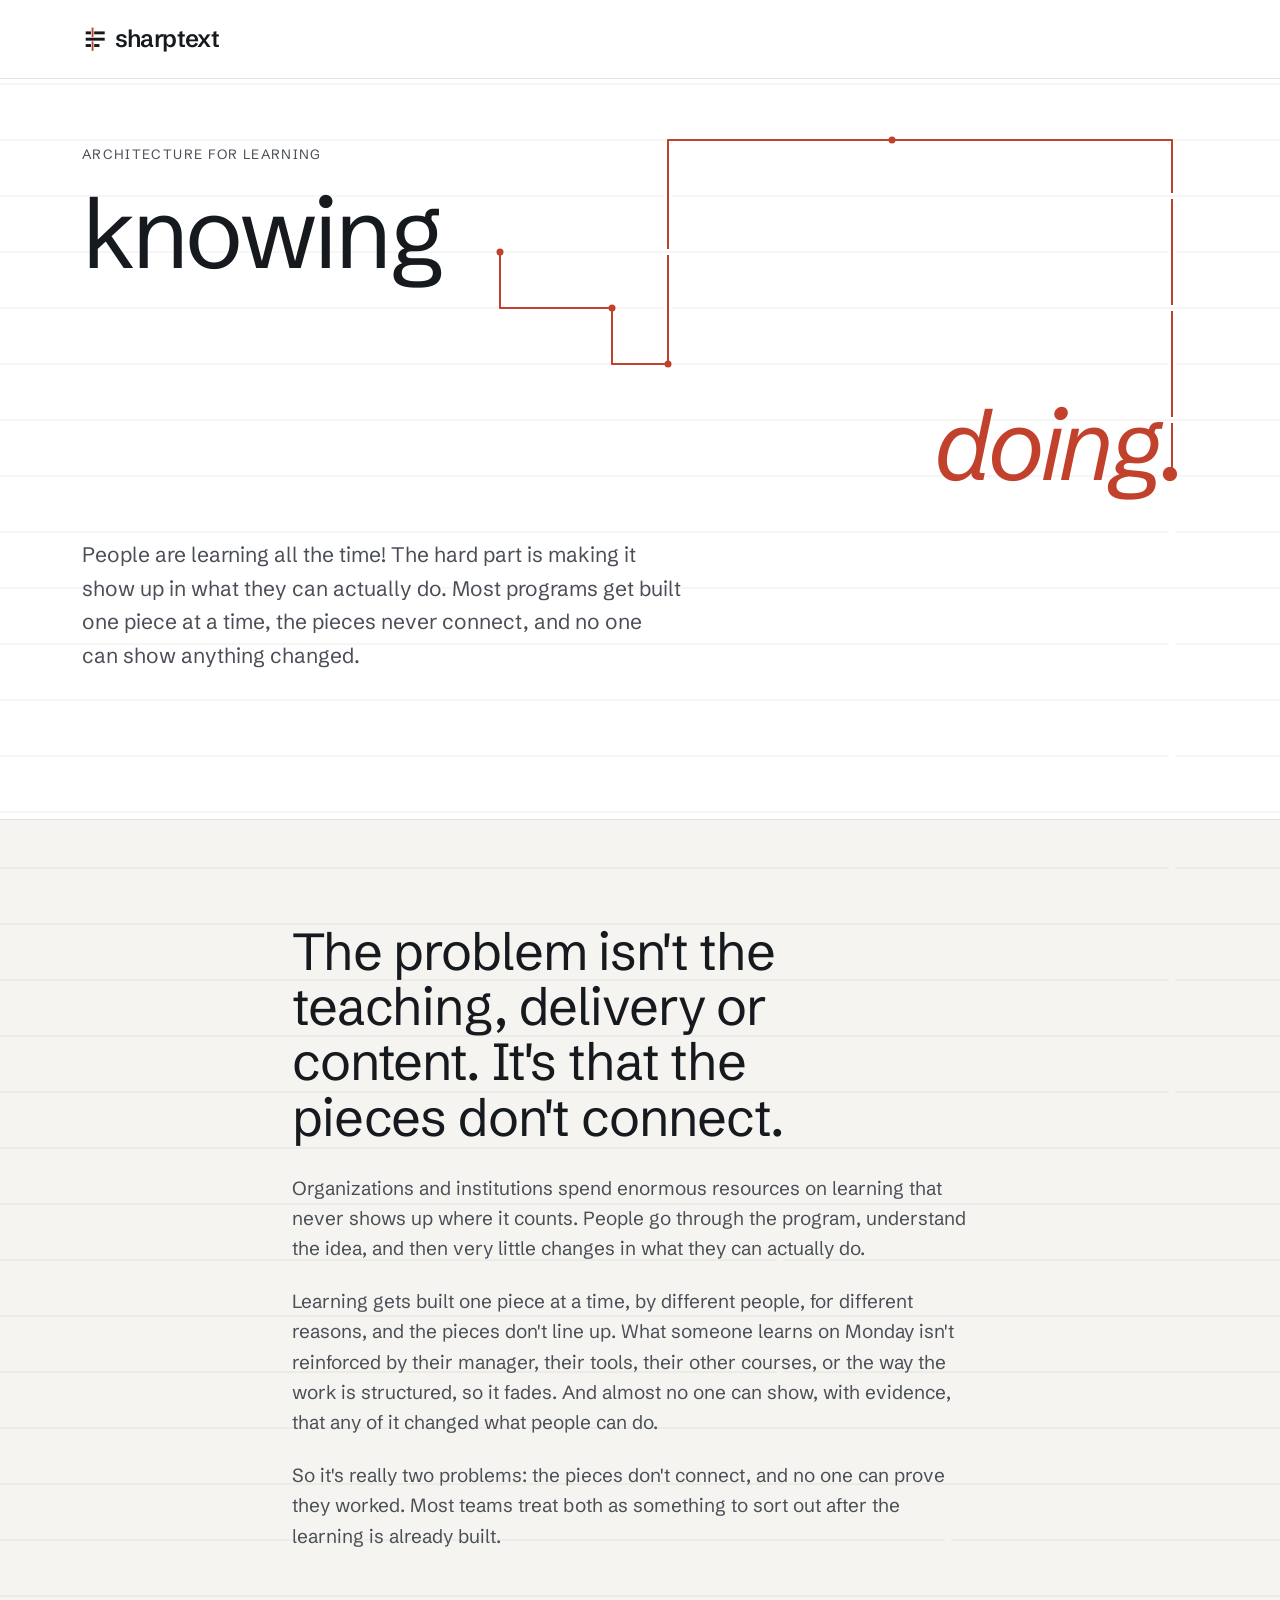
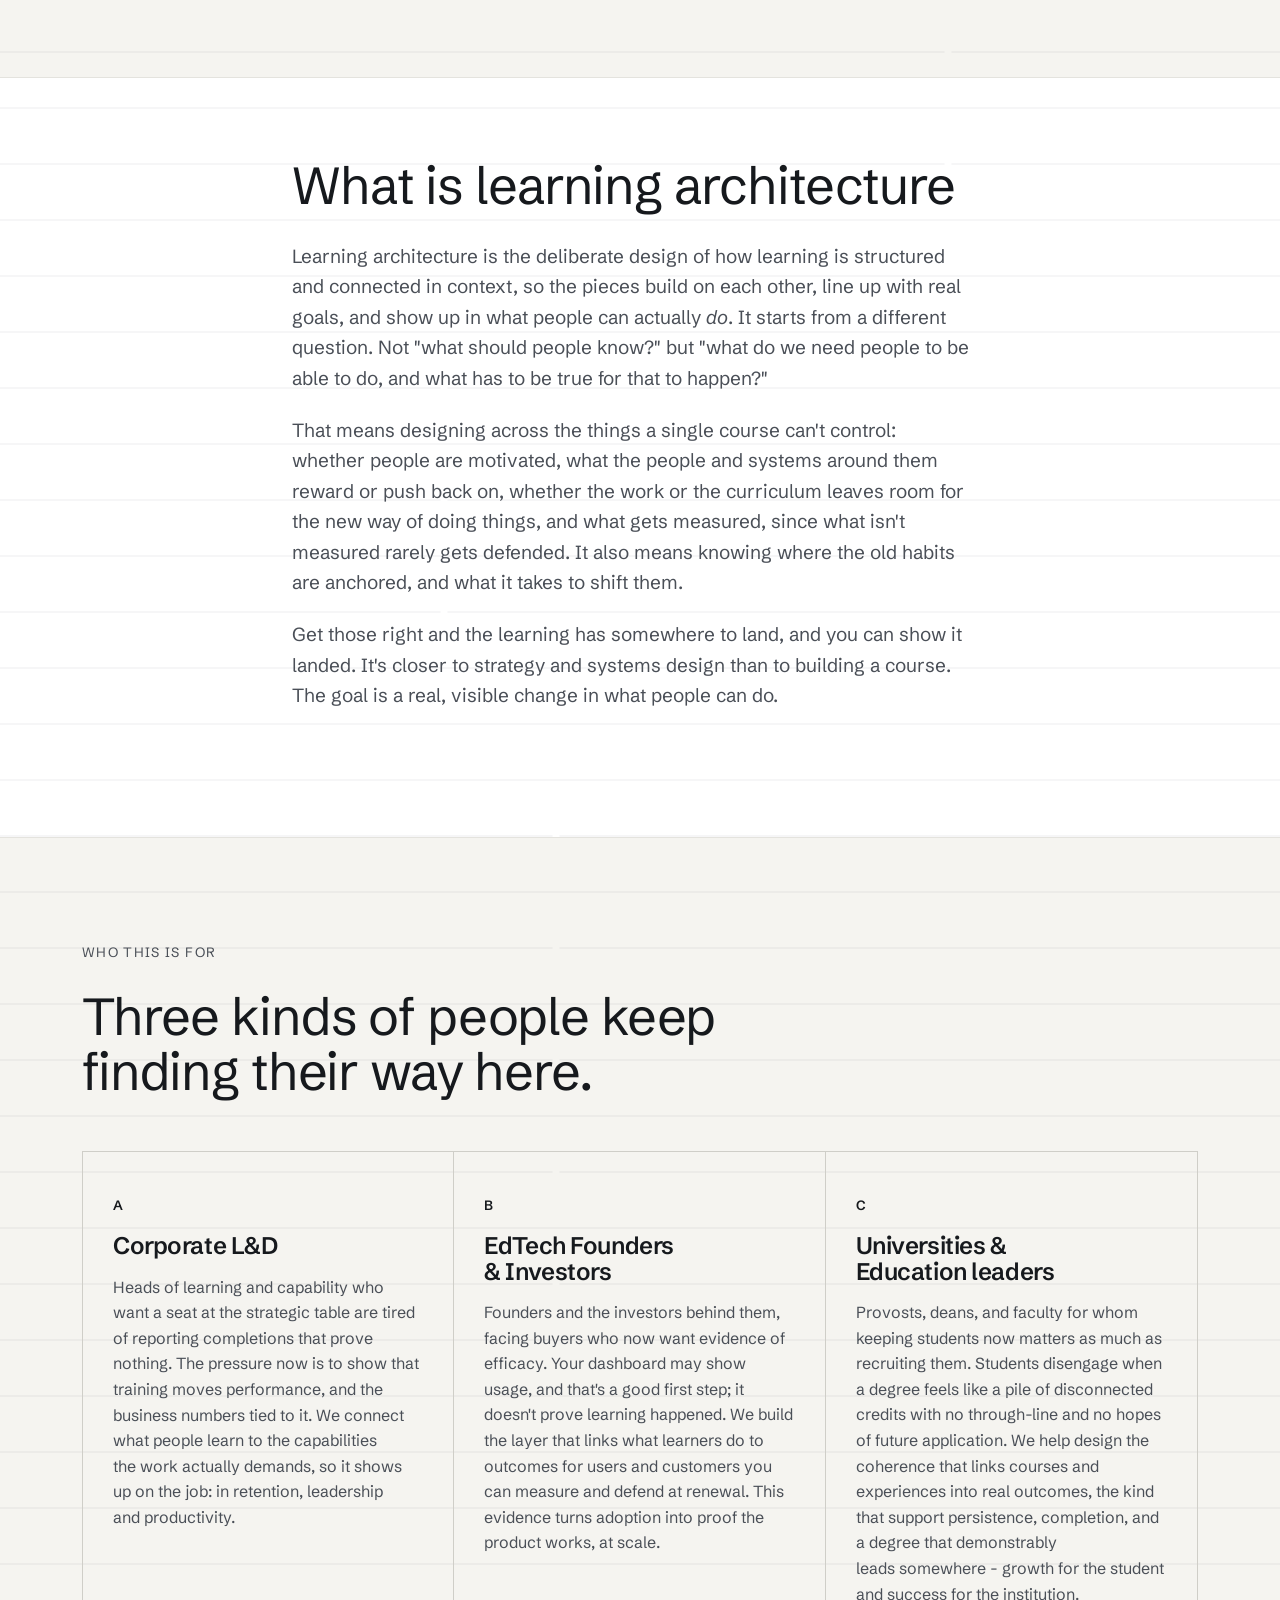
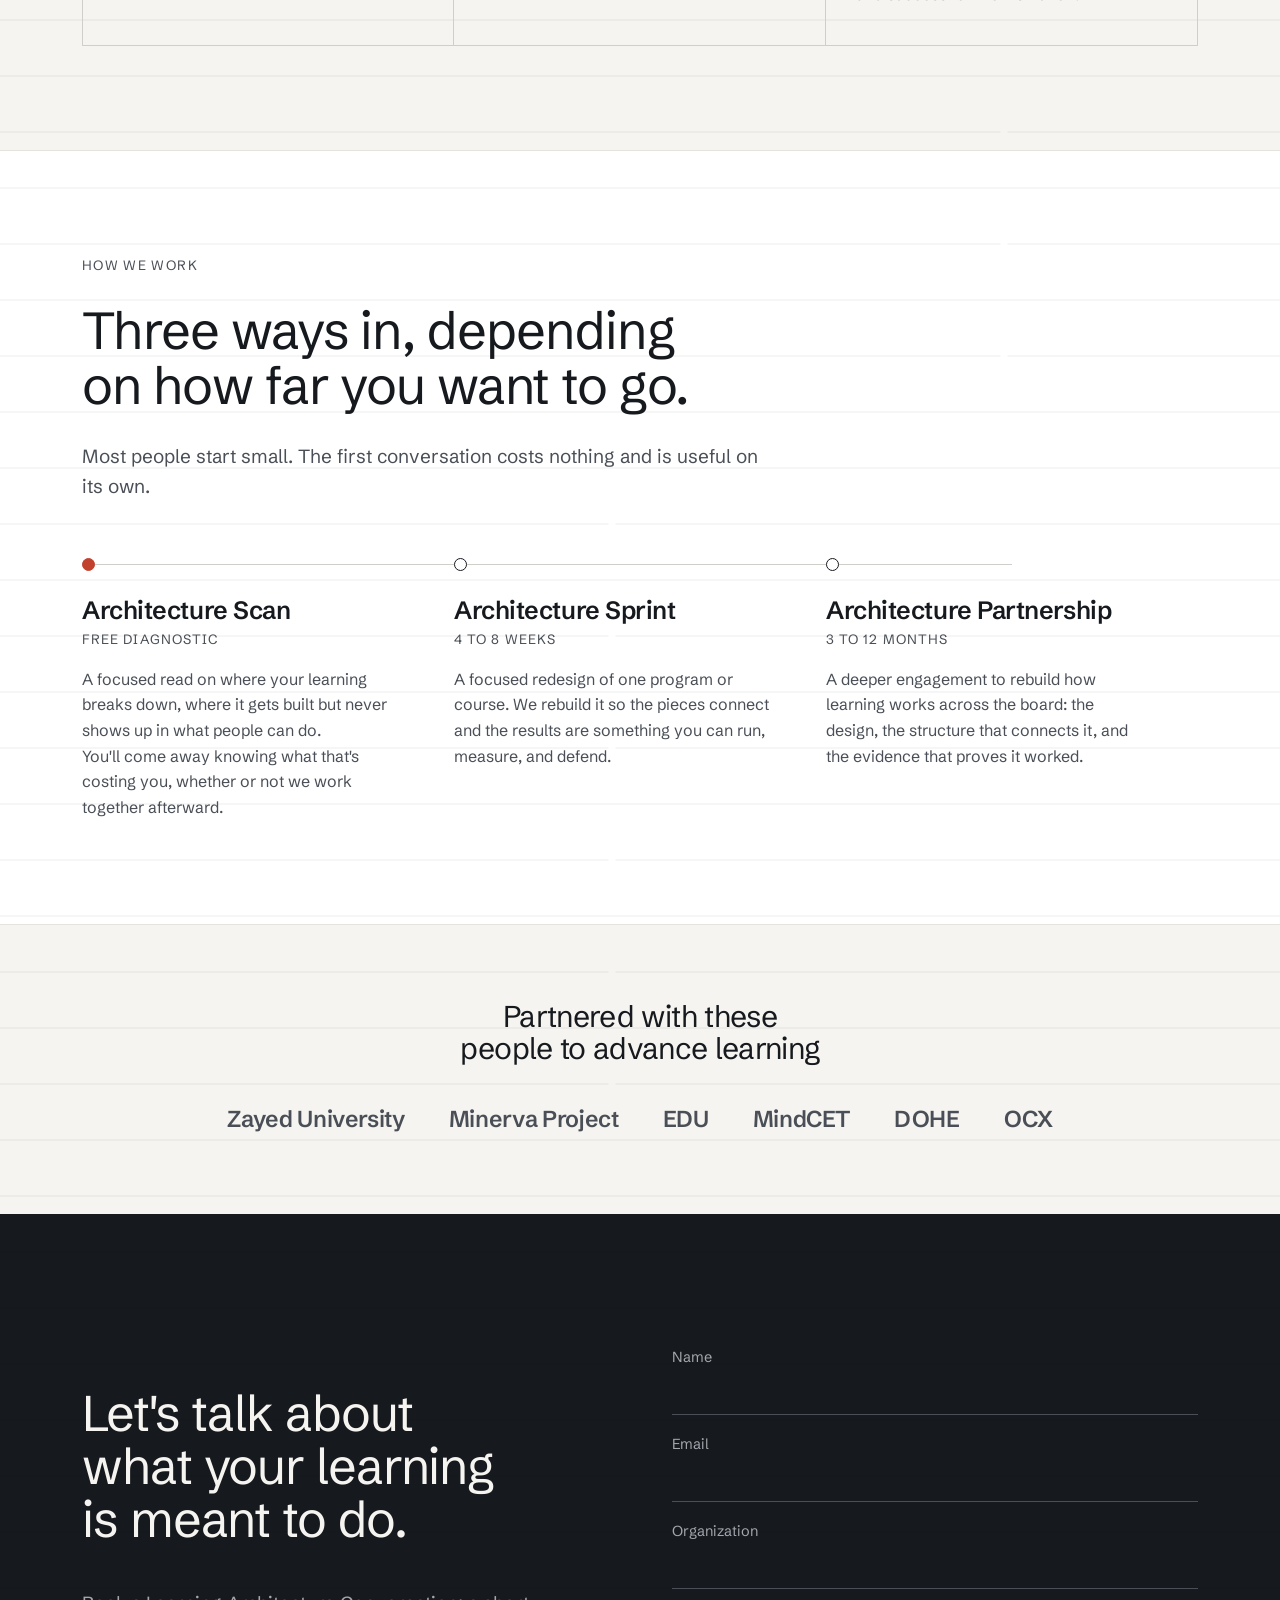
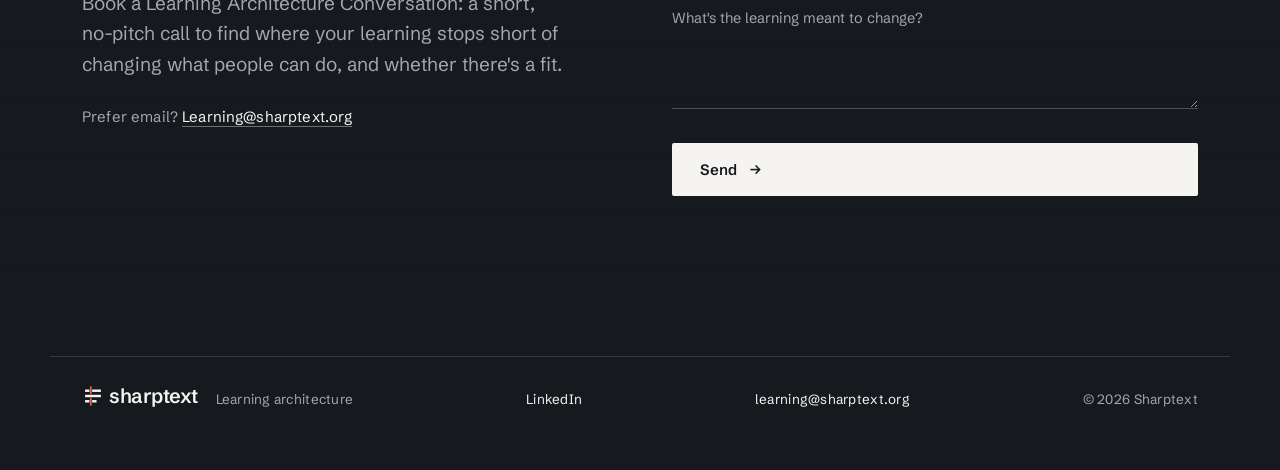
==== commit 0067bc1d: "Thread on the net, logo in the middle, a pause, and the line ends in the full stop The red thread no" ====
--- a/index.html
+++ b/index.html
@@ -217,16 +217,26 @@
   .btn .arr { font-family: var(--st-font-display); }
 
   /* ---------- Hero ---------- */
-  .hero { padding: 80px 0 90px; }
-  .hero h1 { font-size: clamp(52px, 7.6vw, 106px); font-weight: 400; letter-spacing: -0.035em; line-height: 1.02; margin: 18px 0 44px; }
+  .hero { padding: 52px 0 90px; }
+  .hero h1 { font-size: clamp(52px, 7.6vw, 106px); font-weight: 400; letter-spacing: -0.035em; line-height: 1.02; margin: 18px 0 30px; }
   /* "knowing" top left, "doing." lower right: the red thread runs between them */
   .kd-k, .kd-d { display: block; width: fit-content; }
-  .kd-d { margin-left: auto; margin-top: clamp(64px, 12vh, 130px); font-style: italic; color: var(--st-thread); }
-  @media (max-width: 760px) { .kd-d { margin-top: clamp(150px, 24vh, 200px); } }
+  .kd-d { margin-left: auto; margin-top: clamp(72px, 14vh, 160px); font-style: italic; color: var(--st-thread); }
+  @media (max-width: 760px) {
+    .hero { padding-top: 30px; }
+    .kd-d { margin-top: clamp(140px, 21vh, 190px); }
+    .hero .lede { font-size: 17px; line-height: 1.55; }
+  }
   .sr-only { position: absolute; width: 1px; height: 1px; padding: 0; margin: -1px; overflow: hidden; clip: rect(0 0 0 0); white-space: nowrap; border: 0; }
-  .hero .lede { font-size: clamp(18px, 2vw, 21px); max-width: 600px; margin: 0 0 26px; }
-  .hero .lede + .lede { margin-top: -18px; }
-  .thread-word { color: var(--st-thread); }
+  .hero .lede { font-size: clamp(18px, 2vw, 21px); max-width: 600px; margin: 0 0 18px; }
+  .hero .rt-line { font-family: var(--st-font-display); font-weight: 600; font-size: clamp(23px, 2.6vw, 31px); line-height: 1.25; letter-spacing: -0.012em; color: var(--st-ink); margin: 6px 0 0; }
+  .rt-line .thread-word {
+    color: var(--st-thread);
+    background: linear-gradient(var(--st-thread), var(--st-thread)) no-repeat 0 100% / 0% 2px;
+    padding-bottom: 3px;
+    transition: background-size 1s cubic-bezier(.3,.7,.2,1) .5s;
+  }
+  .rt-line.shown .thread-word { background-size: 100% 2px; }
 
   /* Revealed by scrolling: the closing line of the hero, then the header's call to action */
   .js .on-scroll { opacity: 0; transform: translateY(8px); visibility: hidden; transition: opacity .7s ease, transform .7s ease, visibility 0s linear .7s; }
@@ -241,9 +251,6 @@
   #st-thread .stl-thread { fill: none; stroke: var(--st-thread); stroke-width: 2; stroke-linejoin: round; }
   #st-thread .stl-stop { fill: #C9CBCF; transition: fill .3s ease; }
   #st-thread .stl-stop.on { fill: var(--st-thread); }
-  #st-thread .stl-node { fill: var(--st-paper); stroke: var(--st-thread); stroke-width: 2.4; }
-  #st-thread .stl-node-d, #st-thread .stl-node-d.on { fill: var(--st-thread); }
-  #st-thread .stl-node.on:not(.stl-node-d) { fill: var(--st-paper); }
   #st-thread .stl-tip { fill: var(--st-thread); }
   /* Key words the thread runs under; they take its colour as it reaches them */
   .thread-mark { white-space: nowrap; transition: color .5s ease; }
@@ -363,9 +370,9 @@
   <section class="hero">
     <div class="wrap">
       <p class="mono">Architecture&nbsp;for&nbsp;learning</p>
-      <h1 class="kd"><span class="sr-only">From </span><span class="kd-k" id="kd-knowing">knowing</span><span class="sr-only"> to </span><span class="kd-d" id="kd-doing">doing.</span></h1>
+      <h1 class="kd"><span class="sr-only">From </span><span class="kd-k" id="kd-knowing">knowing</span><span class="sr-only"> to </span><span class="kd-d" id="kd-doing">doing<span id="kd-dot">.</span></span></h1>
       <p class="lede">People are learning all the time! The hard part is making it show up in what they can actually do. Most programs get built one piece at a time, the pieces never connect, and no one can show anything changed.</p>
-      <p class="lede on-scroll" id="red-thread-line">That's the <span class="thread-word">red thread</span> we design for.</p>
+      <p class="lede rt-line on-scroll" id="red-thread-line">That's the <span class="thread-word">red thread</span> we design for.</p>
     </div>
   </section>
 
@@ -513,24 +520,34 @@
     window.addEventListener('beforeprint', showAll);
   }
 
-  // Two scrolls reveal two things: first the hero's closing line, then (on a later,
-  // separate scroll) the "Book a conversation" button beside the logo.
+  // After the intro (or on arrival), a pause, then the hero's closing line appears on its own.
+  // The "Book a conversation" button beside the logo appears only on a later scroll.
   // Keyboard users get both as soon as they press Tab.
   (function () {
     const line = document.getElementById('red-thread-line');
     const cta = document.getElementById('cta-top');
     if (!line || !cta) return;
-    let stage = 0, firstAt = 0, firstY = 0;
+    let lineShown = false, shownAt = 0, shownY = 0;
     const show = (el) => el.classList.add('shown');
-    function advance() {
-      if (document.documentElement.classList.contains('st-intro')) return;   // the intro owns the first scroll
-      const y = window.scrollY;
-      if (stage === 0 && y > 8) { show(line); stage = 1; firstAt = performance.now(); firstY = y; return; }
-      if (stage === 1 && performance.now() - firstAt > 700 && y > firstY + 60) { show(cta); stage = 2; }
-      if (stage === 2) window.removeEventListener('scroll', advance);
+    function showLine() {
+      if (lineShown) return;
+      lineShown = true; shownAt = performance.now(); shownY = window.scrollY;
+      show(line);
+      window.addEventListener('scroll', onScroll, { passive: true });
     }
+    function onScroll() {
+      if (performance.now() - shownAt > 900 && Math.abs(window.scrollY - shownY) > 40) {
+        show(cta);
+        window.removeEventListener('scroll', onScroll);
+      }
+    }
+    const PAUSE = 1600;
     if (window.matchMedia('(prefers-reduced-motion: reduce)').matches) { show(line); show(cta); return; }
-    window.addEventListener('scroll', advance, { passive: true });
+    if (document.documentElement.classList.contains('st-intro')) {
+      document.addEventListener('st-intro-done', () => setTimeout(showLine, PAUSE), { once: true });
+    } else {
+      setTimeout(showLine, PAUSE);
+    }
     window.addEventListener('keydown', function (e) { if (e.key === 'Tab') { show(line); show(cta); } });
     cta.addEventListener('focus', function () { show(line); show(cta); });
   })();
--- a/assets/brand/st-intro.css
+++ b/assets/brand/st-intro.css
@@ -14,30 +14,46 @@
 html.st-intro .hero .lede { opacity: 0; }
 html.st-intro .brand { visibility: hidden; }
 html.st-intro .hero .wrap { z-index: 1001; }          /* the two words stay above the overlay */
+html.st-intro .hero h1 { transition: opacity .7s ease; }
+html.st-intro.st-intro-dim .hero h1 { opacity: .06; } /* while the logo forms in the middle */
 
 html.st-intro.st-intro-reveal header.site,
 html.st-intro.st-intro-reveal footer.site,
 html.st-intro.st-intro-reveal main > section:not(.hero),
-html.st-intro.st-intro-reveal .hero .mono,
 html.st-intro.st-intro-reveal .hero .lede:not(.on-scroll) { opacity: 1; transition: opacity .9s ease .15s; }
-html.st-intro.st-intro-reveal .brand { visibility: visible; }
 
 #st-intro {
   position: fixed; inset: 0; z-index: 1000;
   background-color: rgba(255,255,255,1);
   transition: background-color .9s ease;
 }
-#st-intro.sti-reveal { background-color: rgba(255,255,255,0); pointer-events: none; }
+#st-intro.sti-fly { background-color: rgba(255,255,255,0); pointer-events: none; }
 
 .sti-svg { position: absolute; left: 0; top: 0; overflow: visible; }
+.sti-weave { transition: opacity .7s ease; }
+#st-intro.sti-dim .sti-weave { opacity: .07; }
+#st-intro.sti-fly .sti-weave { opacity: 1; }
+#st-intro.sti-fly .sti-field { opacity: 0; transition: opacity .9s ease .1s; }   /* the page's own loom takes over */
 .sti-trail { fill: none; stroke: #C2412D; stroke-linejoin: round; stroke-linecap: butt; }
-.sti-node { fill: #FFFFFF; stroke: #C2412D; stroke-width: 2.4; opacity: 0; transition: opacity .6s ease, fill .35s ease; }
+.sti-dot { fill: #C2412D; }
+.sti-node { fill: #C9CBCF; opacity: 0; transition: opacity .6s ease, fill .3s ease; }
 .sti-node.sti-on { fill: #C2412D; }
 #st-intro.sti-ready .sti-node { opacity: 1; }
-.sti-dot { fill: #C2412D; }
-.sti-stop { fill: #C9CBCF; transition: fill .3s ease; }
-.sti-stop.sti-on { fill: #C2412D; }
 
-/* At the reveal, the overlay's loom and the flown logo lines hand over to the page's own */
-#st-intro.sti-reveal .sti-field,
-#st-intro.sti-reveal .sti-logo { opacity: 0; transition: opacity .9s ease .1s; }
+/* The logo that forms in the middle of the screen, and "Architecture for learning" beneath it */
+.sti-lockup { position: absolute; left: 0; top: 0; }
+.sti-lockup .st-logo { font-size: clamp(40px, 8vw, 100px); transform-origin: 0 0; }
+.sti-lockup .st-logo__symbol { opacity: 0; }
+#st-intro.sti-symbol .sti-lockup .st-logo__symbol { opacity: 1; }
+.sti-lockup .st-logo__word { opacity: 0; transform: translateX(-.15em); transition: opacity .7s ease, transform .9s cubic-bezier(.2,.7,.2,1); }
+#st-intro.sti-word .sti-lockup .st-logo__word { opacity: 1; transform: none; }
+#st-intro.sti-fly .sti-lockup .st-logo { transition: transform 1s cubic-bezier(.65,0,.25,1); }
+
+.sti-eyebrow {
+  position: absolute; left: 0; top: 0; margin: 0;
+  font-family: 'Schibsted Grotesk', 'Helvetica Neue', Arial, sans-serif;
+  font-size: 13.5px; letter-spacing: .1em; text-transform: uppercase; color: #4A4F57; white-space: nowrap;
+  opacity: 0; transition: opacity .8s ease;
+}
+#st-intro.sti-eyebrow-in .sti-eyebrow { opacity: 1; }
+#st-intro.sti-fly .sti-eyebrow { transition: transform 1s cubic-bezier(.65,0,.25,1); }
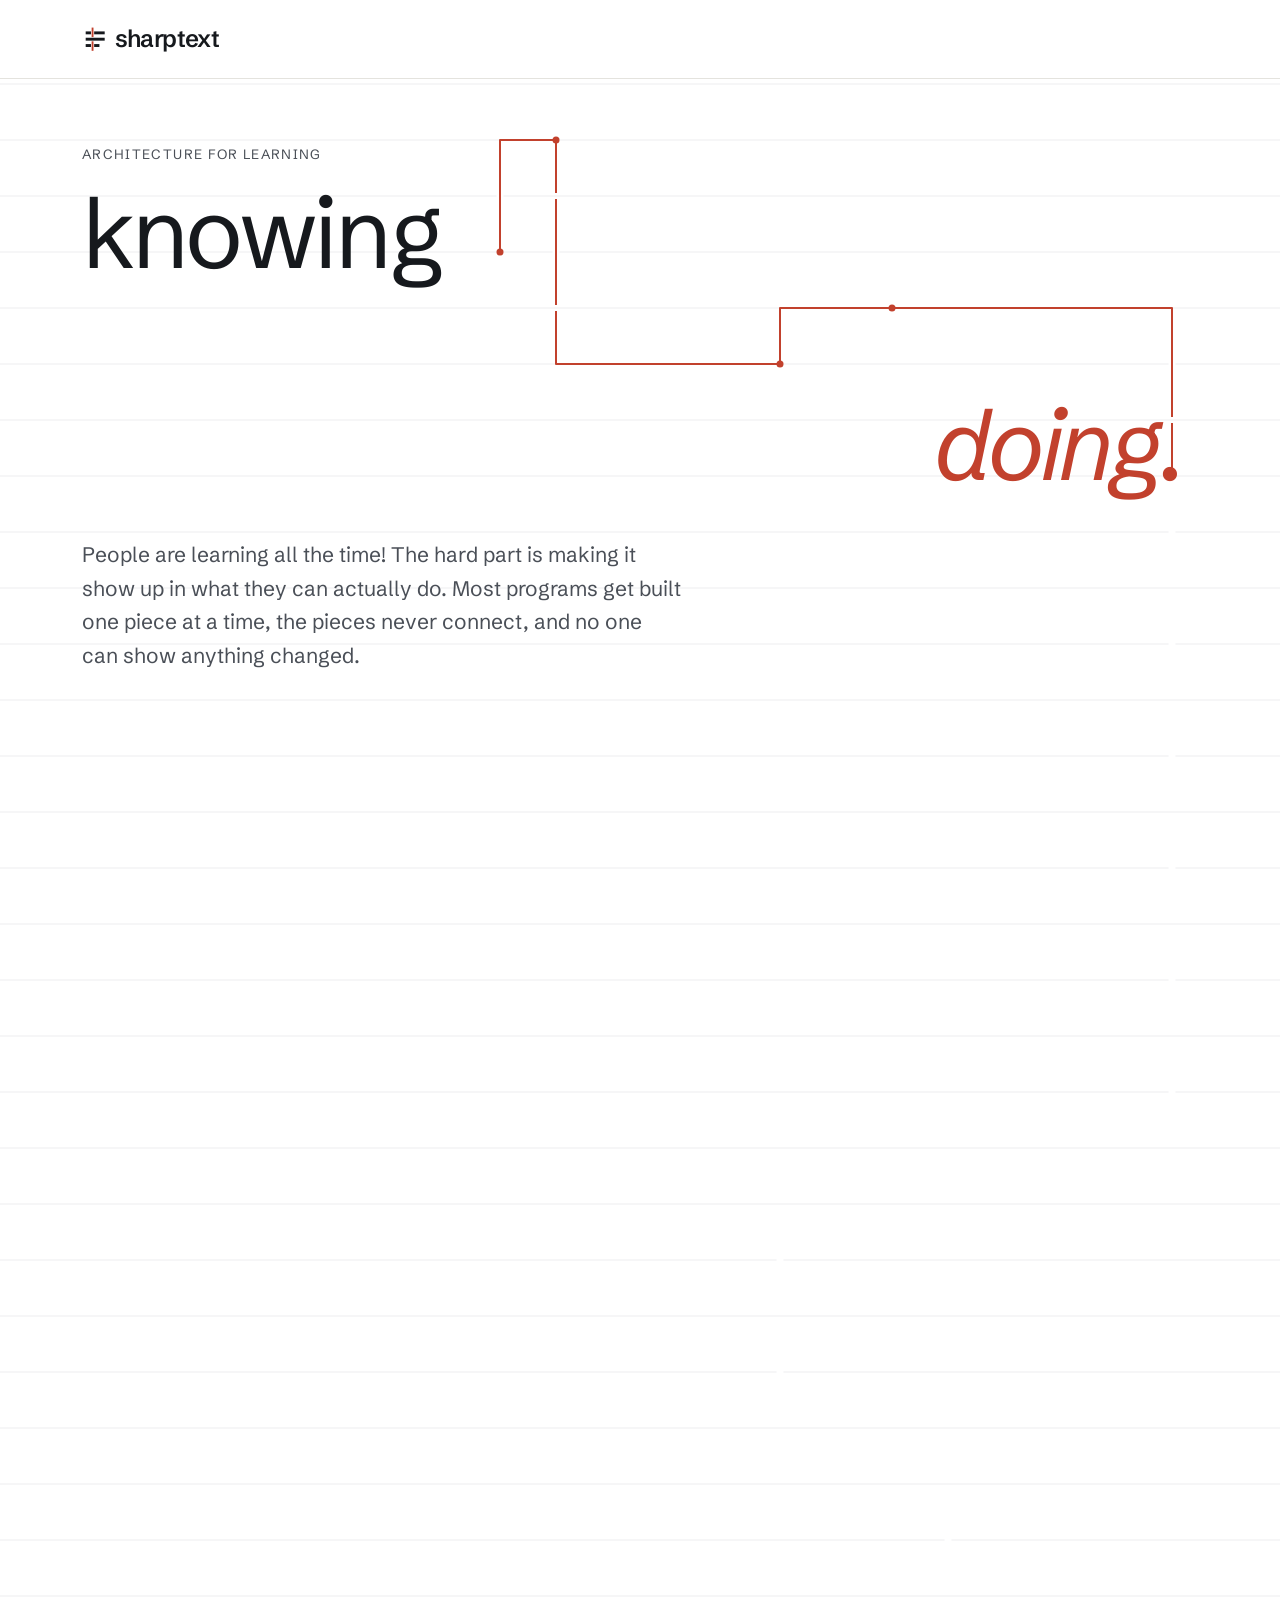
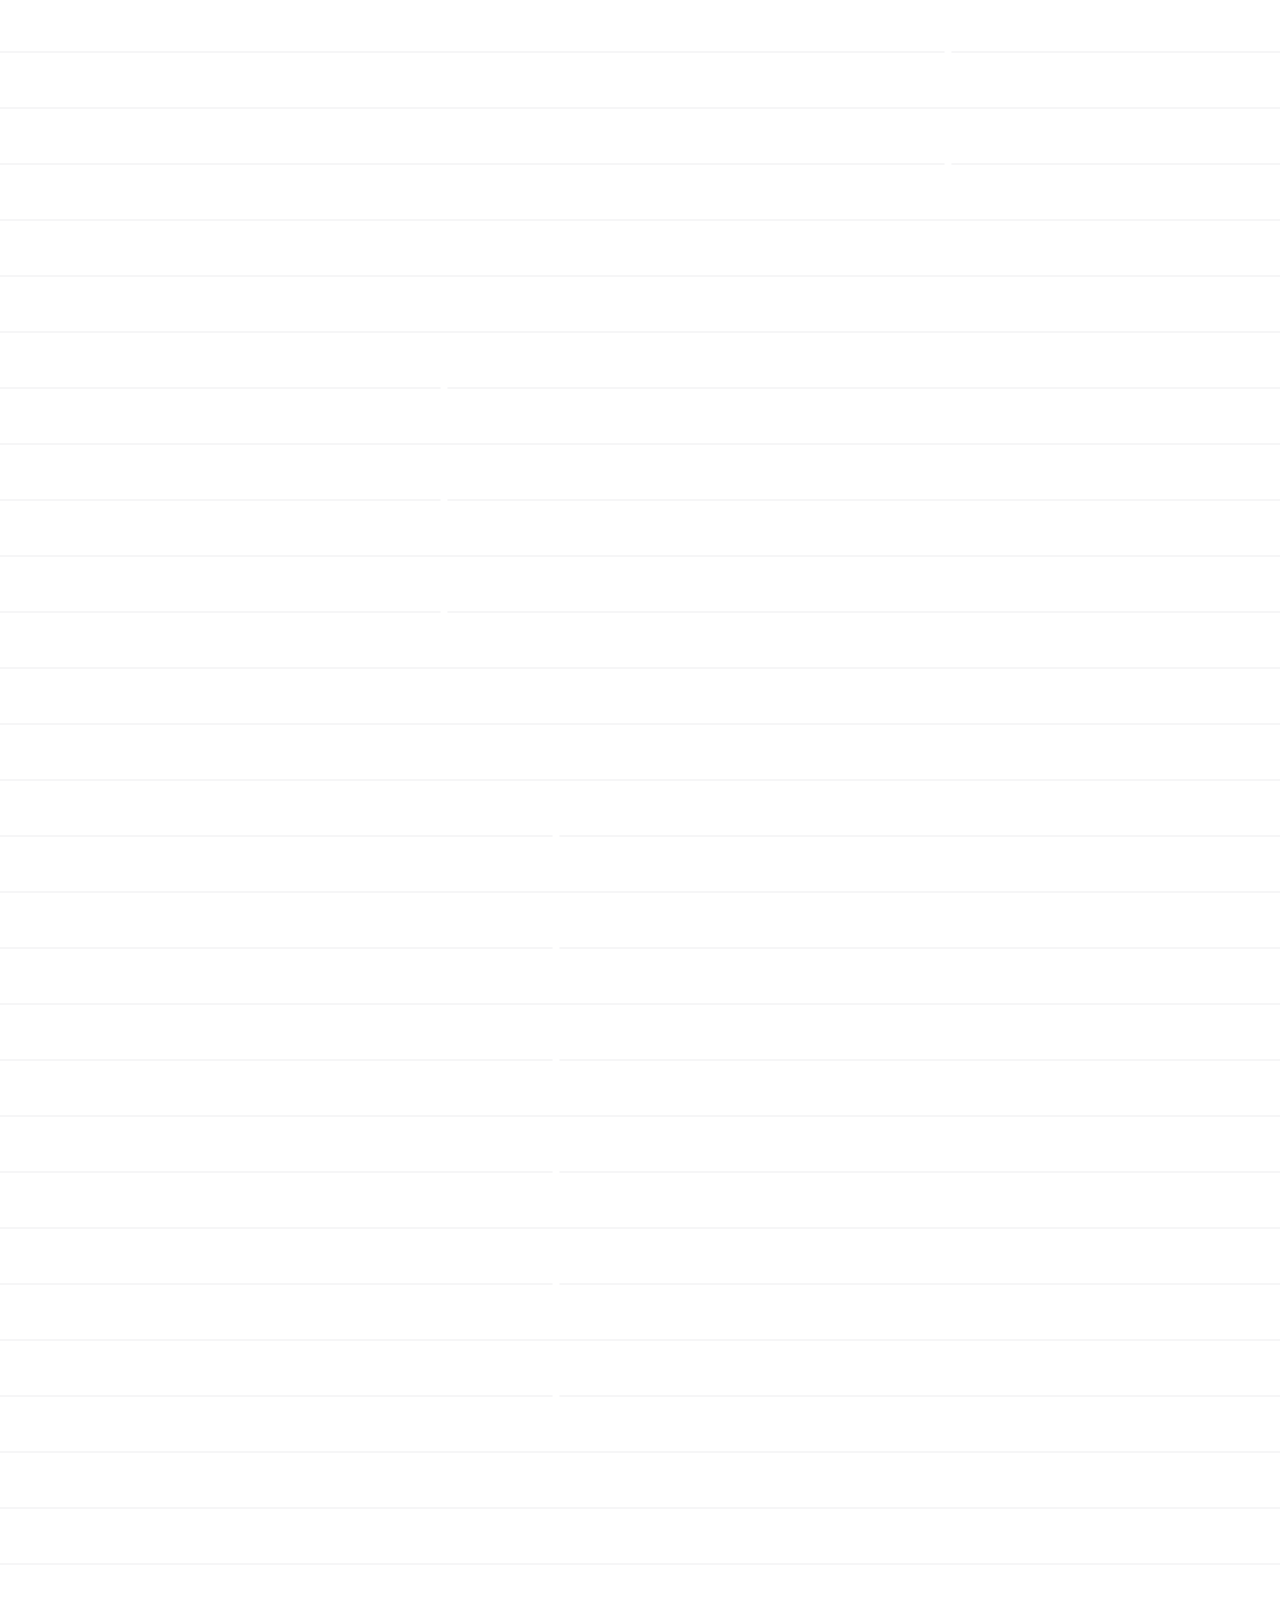
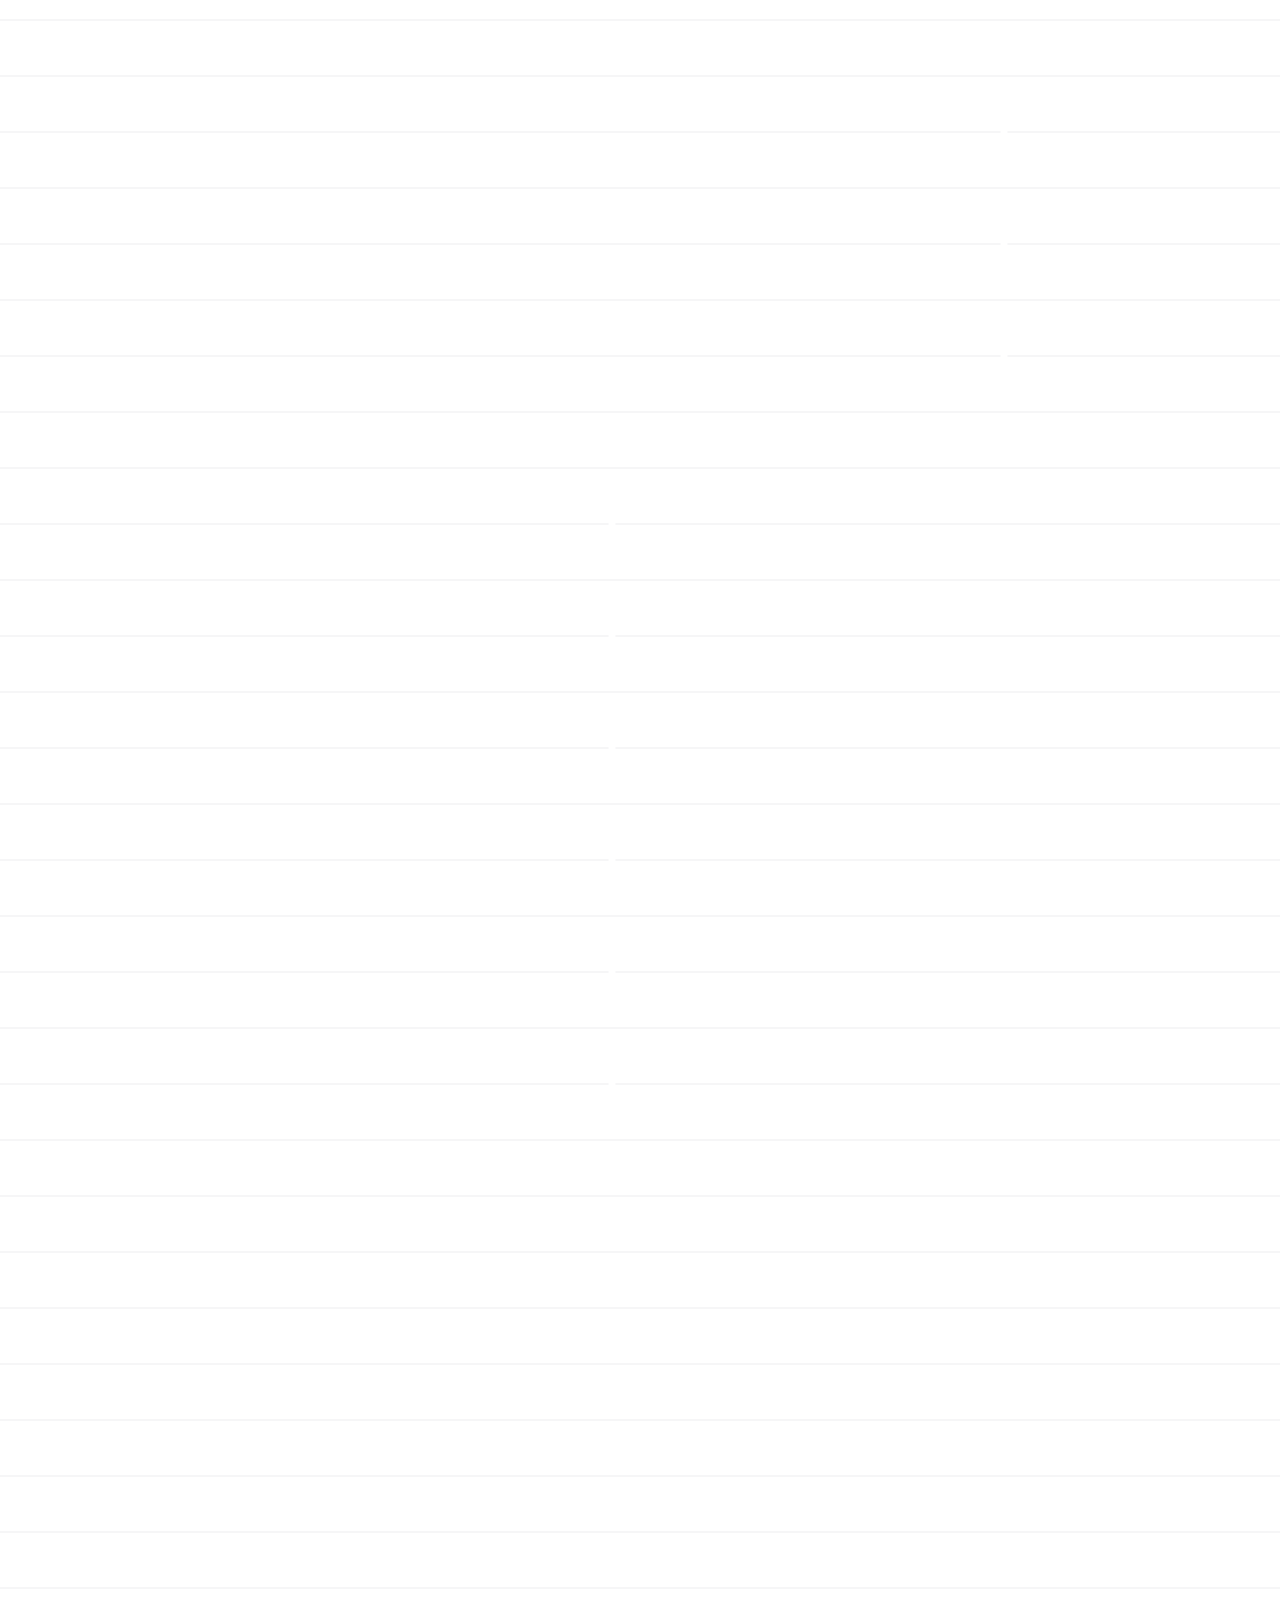
==== commit f16d4f50: "Tuck Architecture for learning under the wordmark; hold the next section back In the intro, Architec" ====
--- a/index.html
+++ b/index.html
@@ -74,6 +74,12 @@
       window.stIntroVariant = v;
       try { sessionStorage.setItem('st-intro-variant', v); } catch (e) {}
       var calm = window.matchMedia && matchMedia('(prefers-reduced-motion: reduce)').matches;
+      // Hold the rest of the page back so the opening screen has the stage to itself
+      // (released by the script at the end of the page; a safety net releases it anyway).
+      if (!calm && !location.hash) {
+        d.classList.add('st-hold-rest');
+        setTimeout(function () { d.classList.remove('st-hold-rest'); }, 20000);
+      }
       if (m || (!seen && !calm && !location.hash)) {
         d.classList.add('st-intro');
         // Safety net: if the intro script never starts, show the site anyway.
@@ -240,6 +246,9 @@
 
   /* Revealed by scrolling: the closing line of the hero, then the header's call to action */
   .js .on-scroll { opacity: 0; transform: translateY(8px); visibility: hidden; transition: opacity .7s ease, transform .7s ease, visibility 0s linear .7s; }
+  html.st-hold-rest main > section:not(.hero),
+  html.st-hold-rest footer.site { opacity: 0; }
+  main > section:not(.hero), footer.site { transition: opacity 1.1s ease; }
   .js .on-scroll.shown { opacity: 1; transform: none; visibility: visible; transition: opacity .7s ease, transform .7s ease, visibility 0s; }
   @media (prefers-reduced-motion: reduce) { .js .on-scroll { transition: none; } }
 
@@ -529,12 +538,18 @@
     if (!line || !cta) return;
     let lineShown = false, shownAt = 0, shownY = 0;
     const show = (el) => el.classList.add('shown');
+    // The rest of the page appears 3 seconds after the closing line, or as soon as the visitor scrolls.
+    const releaseRest = () => document.documentElement.classList.remove('st-hold-rest');
     function showLine() {
       if (lineShown) return;
       lineShown = true; shownAt = performance.now(); shownY = window.scrollY;
       show(line);
+      setTimeout(releaseRest, 3000);
       window.addEventListener('scroll', onScroll, { passive: true });
     }
+    window.addEventListener('scroll', function () {
+      if (window.scrollY > 10 && !document.documentElement.classList.contains('st-intro')) releaseRest();
+    }, { passive: true });
     function onScroll() {
       if (performance.now() - shownAt > 900 && Math.abs(window.scrollY - shownY) > 40) {
         show(cta);
@@ -542,13 +557,13 @@
       }
     }
     const PAUSE = 1600;
-    if (window.matchMedia('(prefers-reduced-motion: reduce)').matches) { show(line); show(cta); return; }
+    if (window.matchMedia('(prefers-reduced-motion: reduce)').matches) { show(line); show(cta); releaseRest(); return; }
     if (document.documentElement.classList.contains('st-intro')) {
       document.addEventListener('st-intro-done', () => setTimeout(showLine, PAUSE), { once: true });
     } else {
       setTimeout(showLine, PAUSE);
     }
-    window.addEventListener('keydown', function (e) { if (e.key === 'Tab') { show(line); show(cta); } });
+    window.addEventListener('keydown', function (e) { if (e.key === 'Tab') { show(line); show(cta); releaseRest(); } });
     cta.addEventListener('focus', function () { show(line); show(cta); });
   })();
 </script>
--- a/assets/brand/st-intro.css
+++ b/assets/brand/st-intro.css
@@ -18,8 +18,6 @@
 html.st-intro.st-intro-dim .hero h1 { opacity: .06; } /* while the logo forms in the middle */
 
 html.st-intro.st-intro-reveal header.site,
-html.st-intro.st-intro-reveal footer.site,
-html.st-intro.st-intro-reveal main > section:not(.hero),
 html.st-intro.st-intro-reveal .hero .lede:not(.on-scroll) { opacity: 1; transition: opacity .9s ease .15s; }
 
 #st-intro {
@@ -42,7 +40,7 @@
 
 /* The logo that forms in the middle of the screen, and "Architecture for learning" beneath it */
 .sti-lockup { position: absolute; left: 0; top: 0; }
-.sti-lockup .st-logo { font-size: clamp(40px, 8vw, 100px); transform-origin: 0 0; }
+.sti-lockup .st-logo { font-size: clamp(52px, 8vw, 100px); transform-origin: 0 0; }
 .sti-lockup .st-logo__symbol { opacity: 0; }
 #st-intro.sti-symbol .sti-lockup .st-logo__symbol { opacity: 1; }
 .sti-lockup .st-logo__word { opacity: 0; transform: translateX(-.15em); transition: opacity .7s ease, transform .9s cubic-bezier(.2,.7,.2,1); }
@@ -53,7 +51,7 @@
   position: absolute; left: 0; top: 0; margin: 0;
   font-family: 'Schibsted Grotesk', 'Helvetica Neue', Arial, sans-serif;
   font-size: 13.5px; letter-spacing: .1em; text-transform: uppercase; color: #4A4F57; white-space: nowrap;
-  opacity: 0; transition: opacity .8s ease;
+  opacity: 0; transition: opacity .8s ease; transform-origin: 0 0;
 }
 #st-intro.sti-eyebrow-in .sti-eyebrow { opacity: 1; }
 #st-intro.sti-fly .sti-eyebrow { transition: transform 1s cubic-bezier(.65,0,.25,1); }
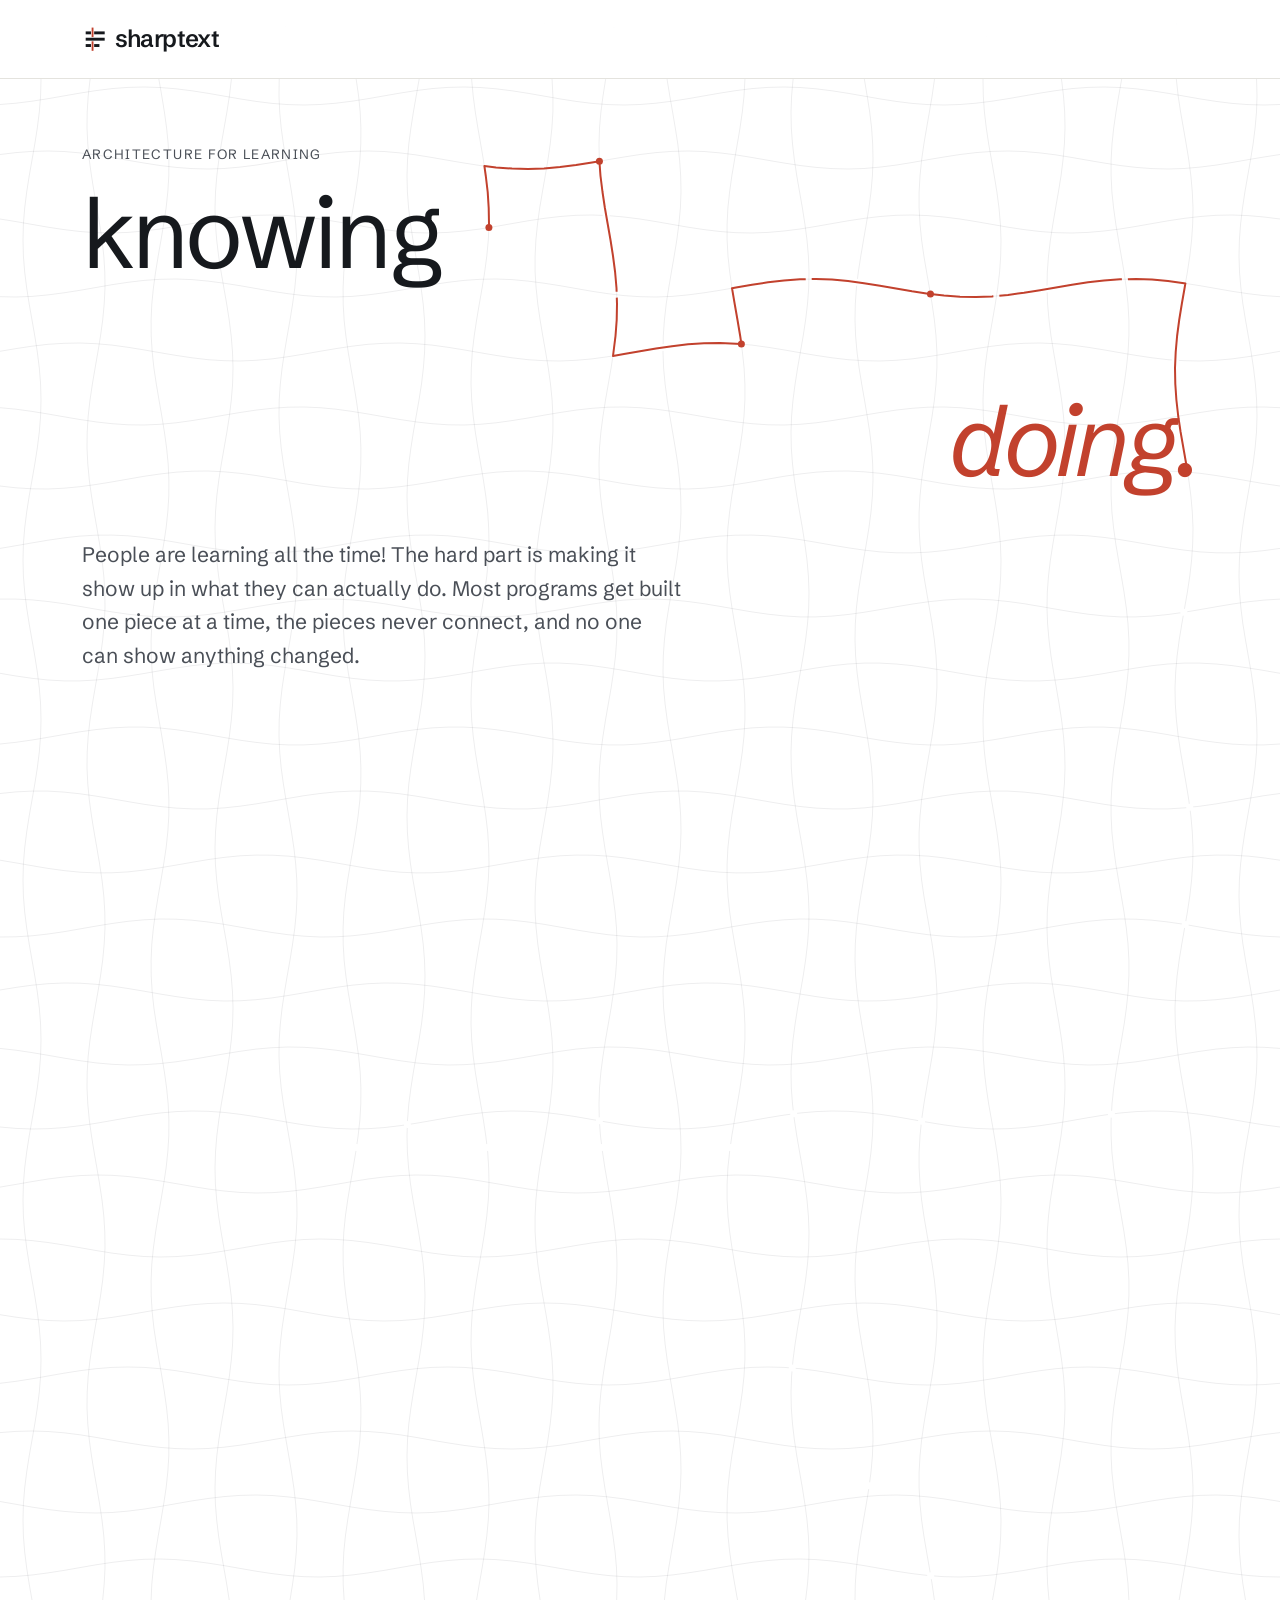
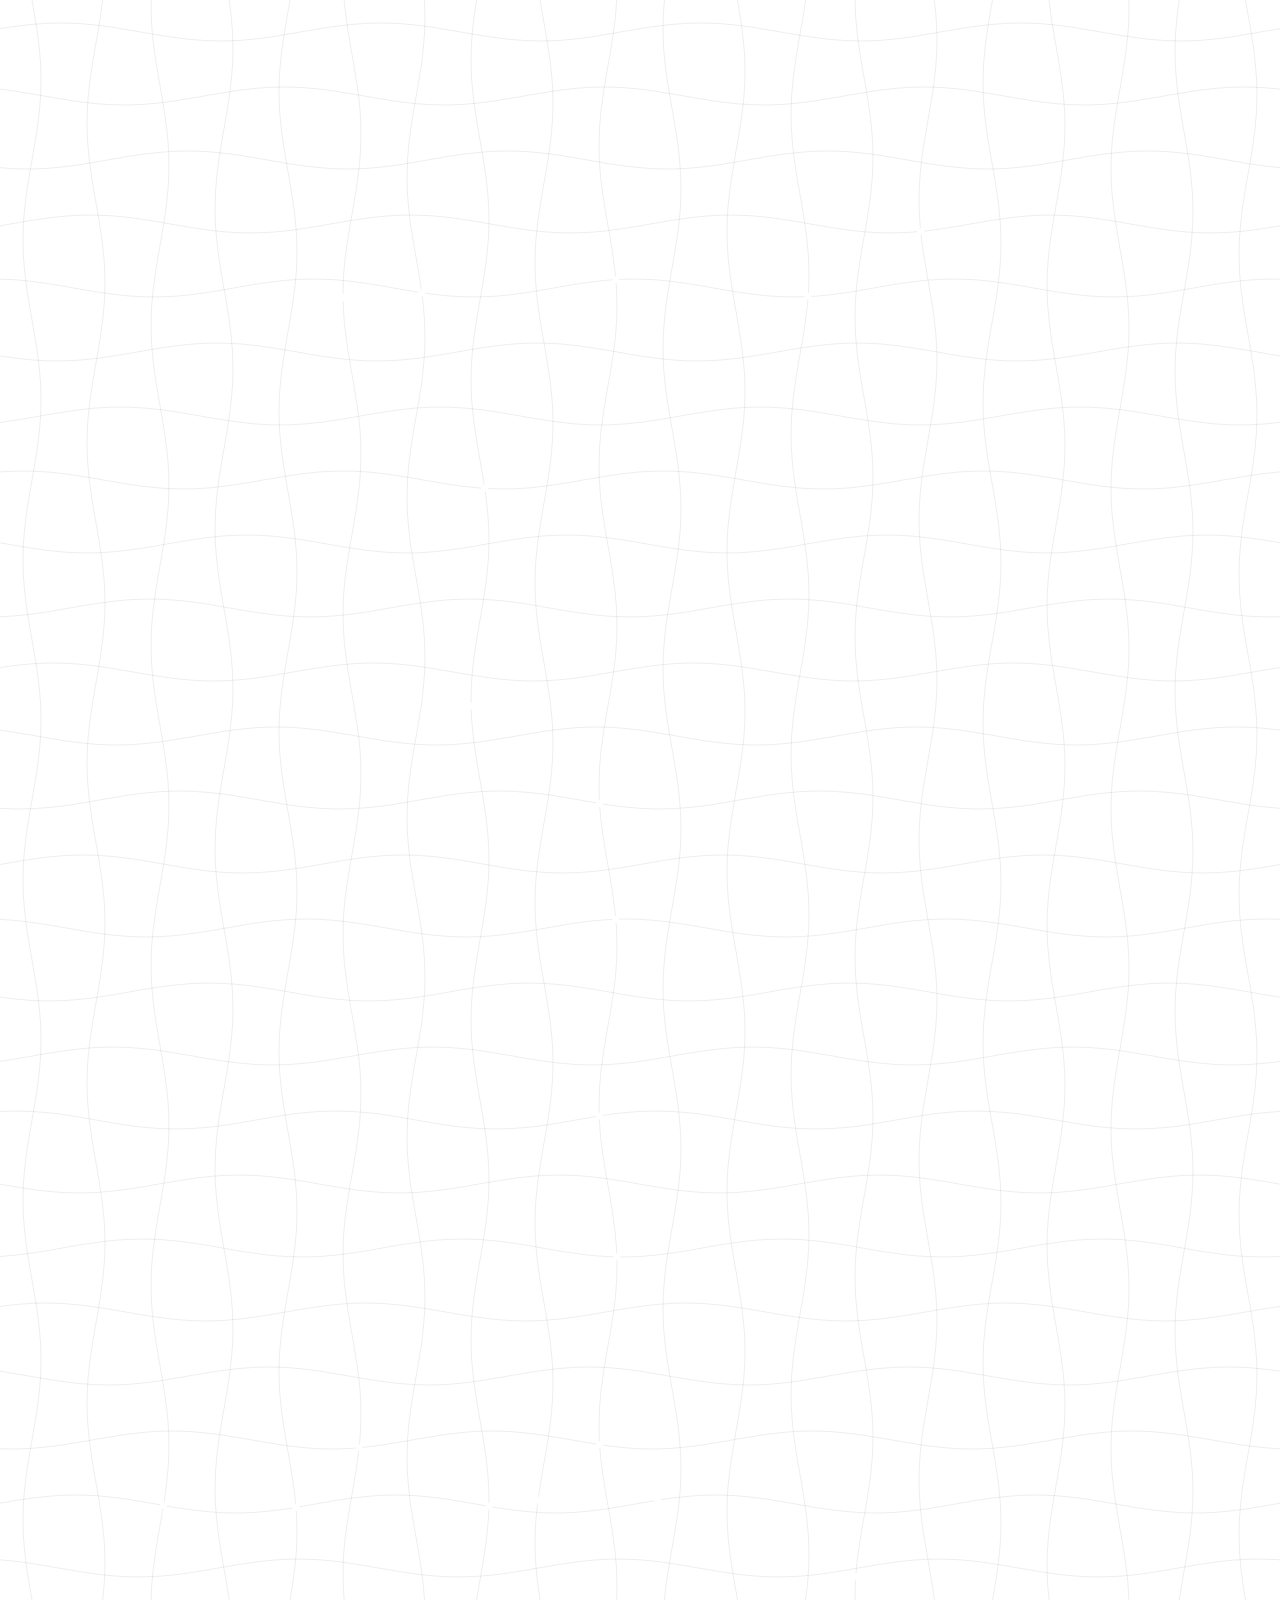
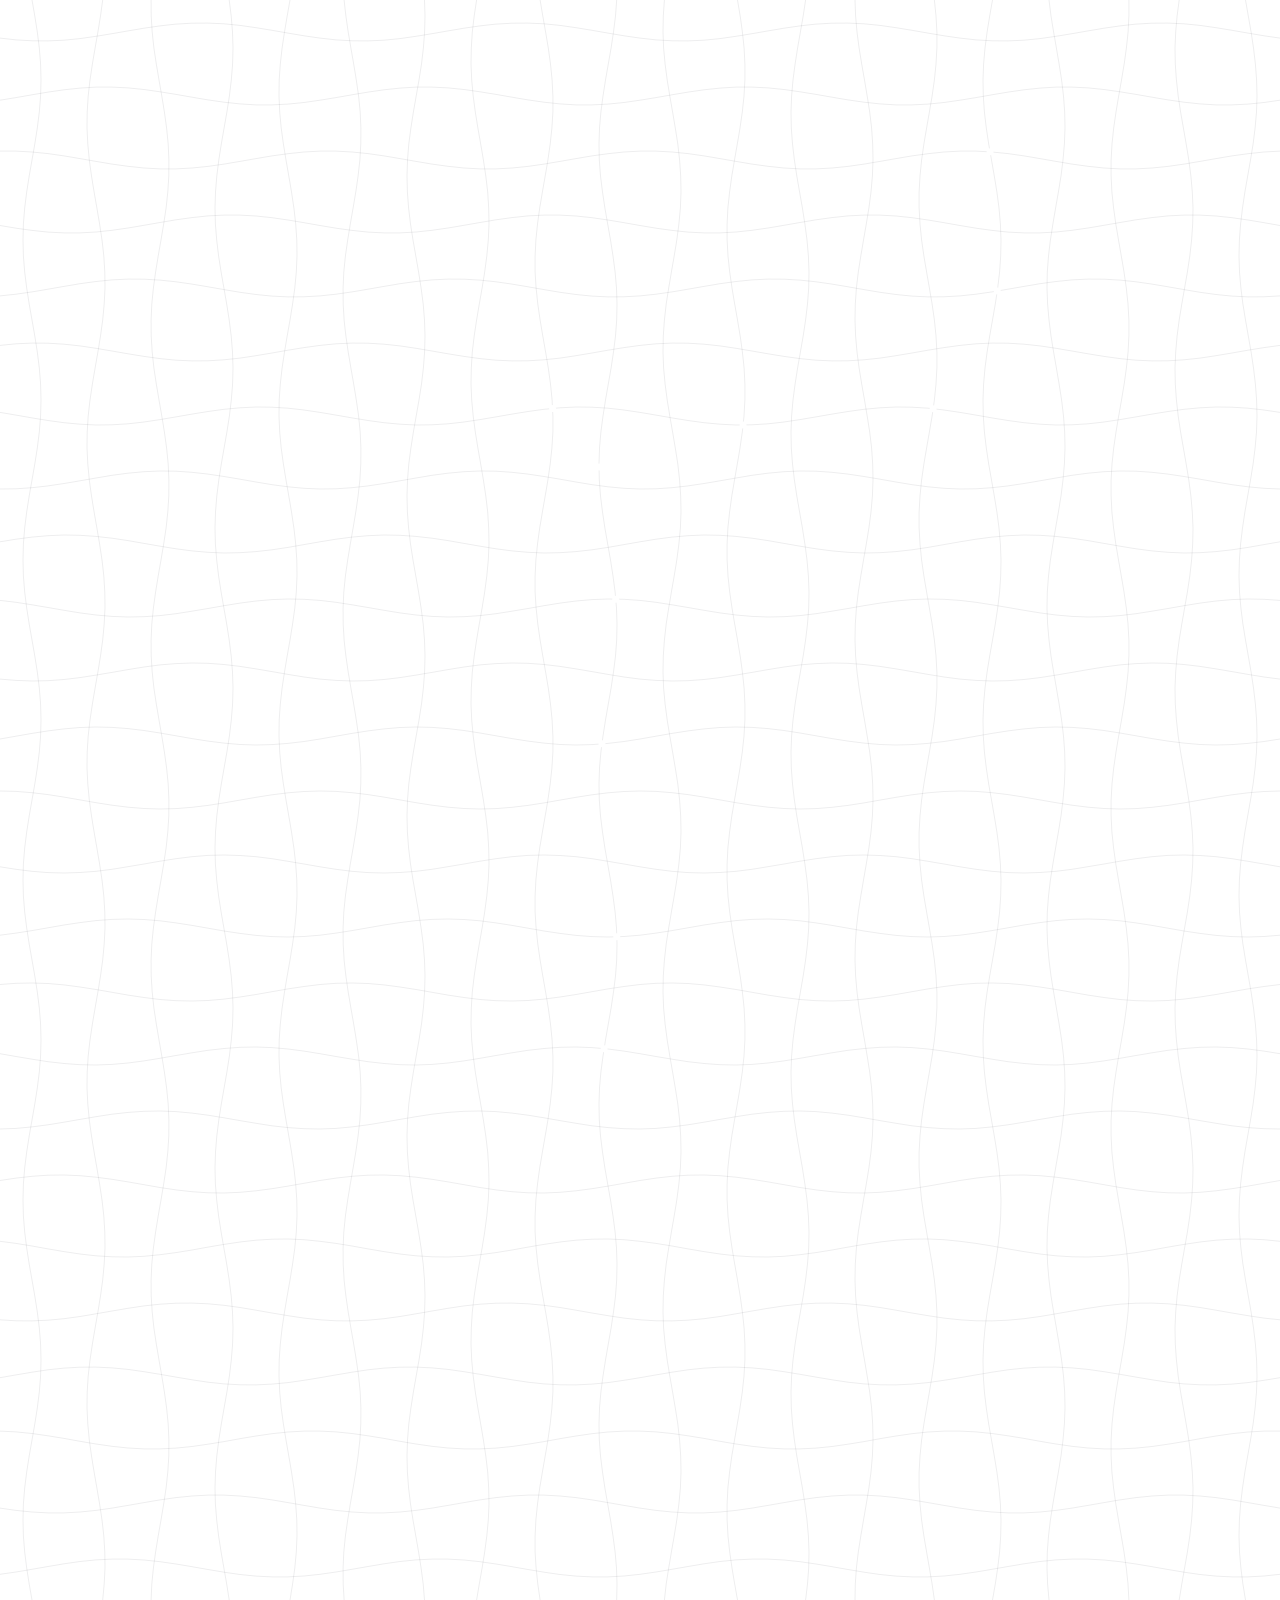
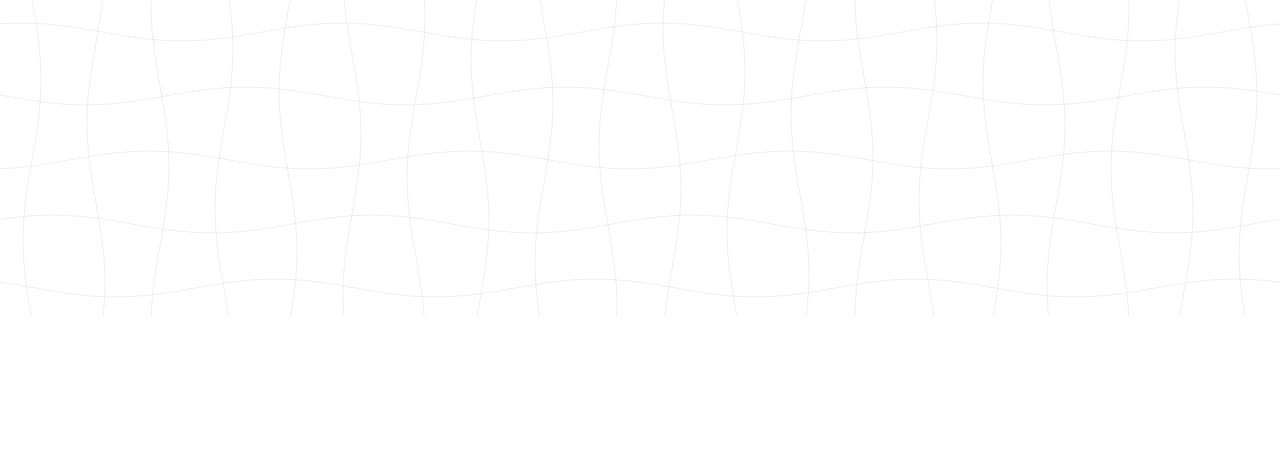
==== commit 418b7ad5: "Make net-h the default intro Co-Authored-By: Claude Opus 5.5 <noreply@anthropic.com> Claude-Session:" ====
--- a/index.html
+++ b/index.html
@@ -59,7 +59,7 @@
 <link rel="stylesheet" href="assets/brand/st-intro.css">
 <script>
   (function () {
-    var DEFAULT_VARIANT = 'loom';
+    var DEFAULT_VARIANT = 'net-h';
     var VARIANTS = ['loom', 'warp', 'net-h', 'net-v'];
     try {
       var d = document.documentElement, m = /[?&]intro(?:=([a-z-]+))?(?:&|$)/.exec(location.search);
@@ -70,7 +70,7 @@
       if (asked && VARIANTS.indexOf(asked) > -1) v = asked;
       else if (m || !v) v = (asked === 'random') ? 'random' : DEFAULT_VARIANT;
       if (v === 'random') v = VARIANTS[Math.floor(Math.random() * VARIANTS.length)];
-      if (VARIANTS.indexOf(v) < 0) v = 'loom';
+      if (VARIANTS.indexOf(v) < 0) v = DEFAULT_VARIANT;
       window.stIntroVariant = v;
       try { sessionStorage.setItem('st-intro-variant', v); } catch (e) {}
       var calm = window.matchMedia && matchMedia('(prefers-reduced-motion: reduce)').matches;
